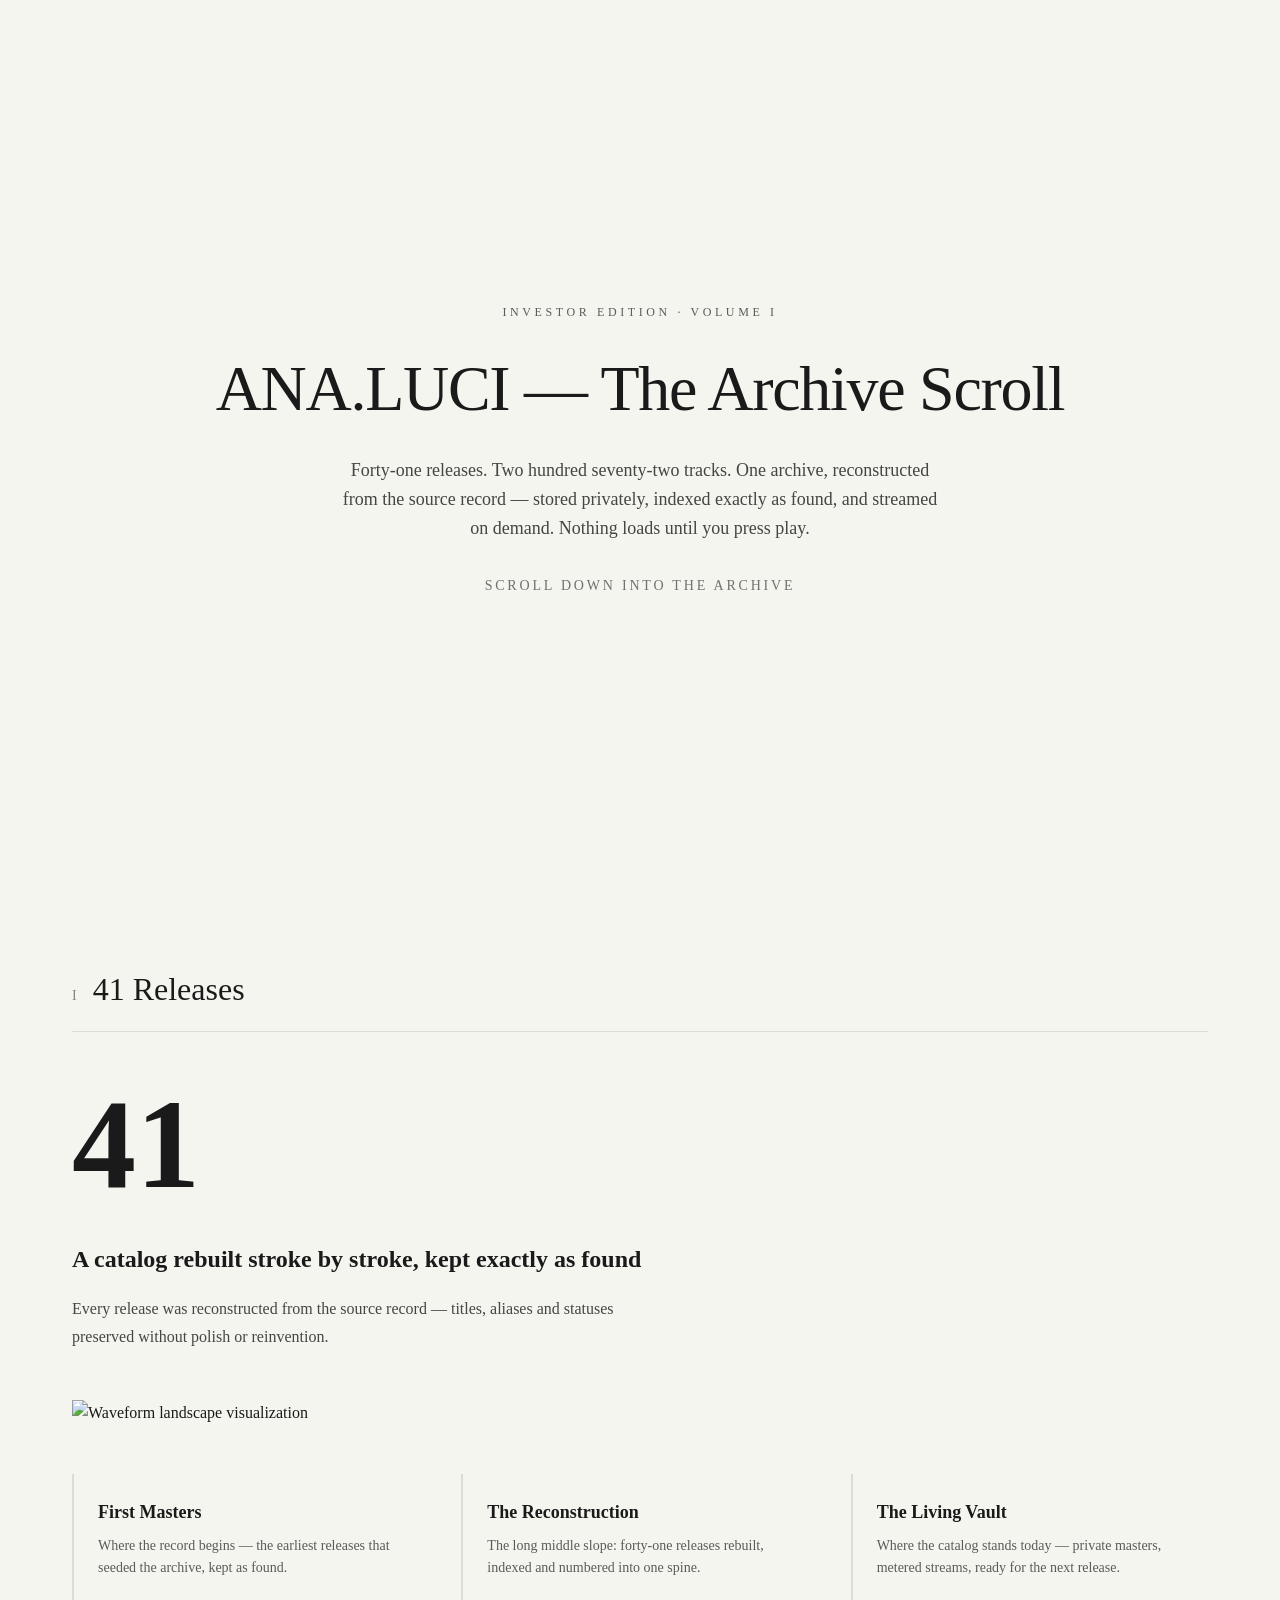
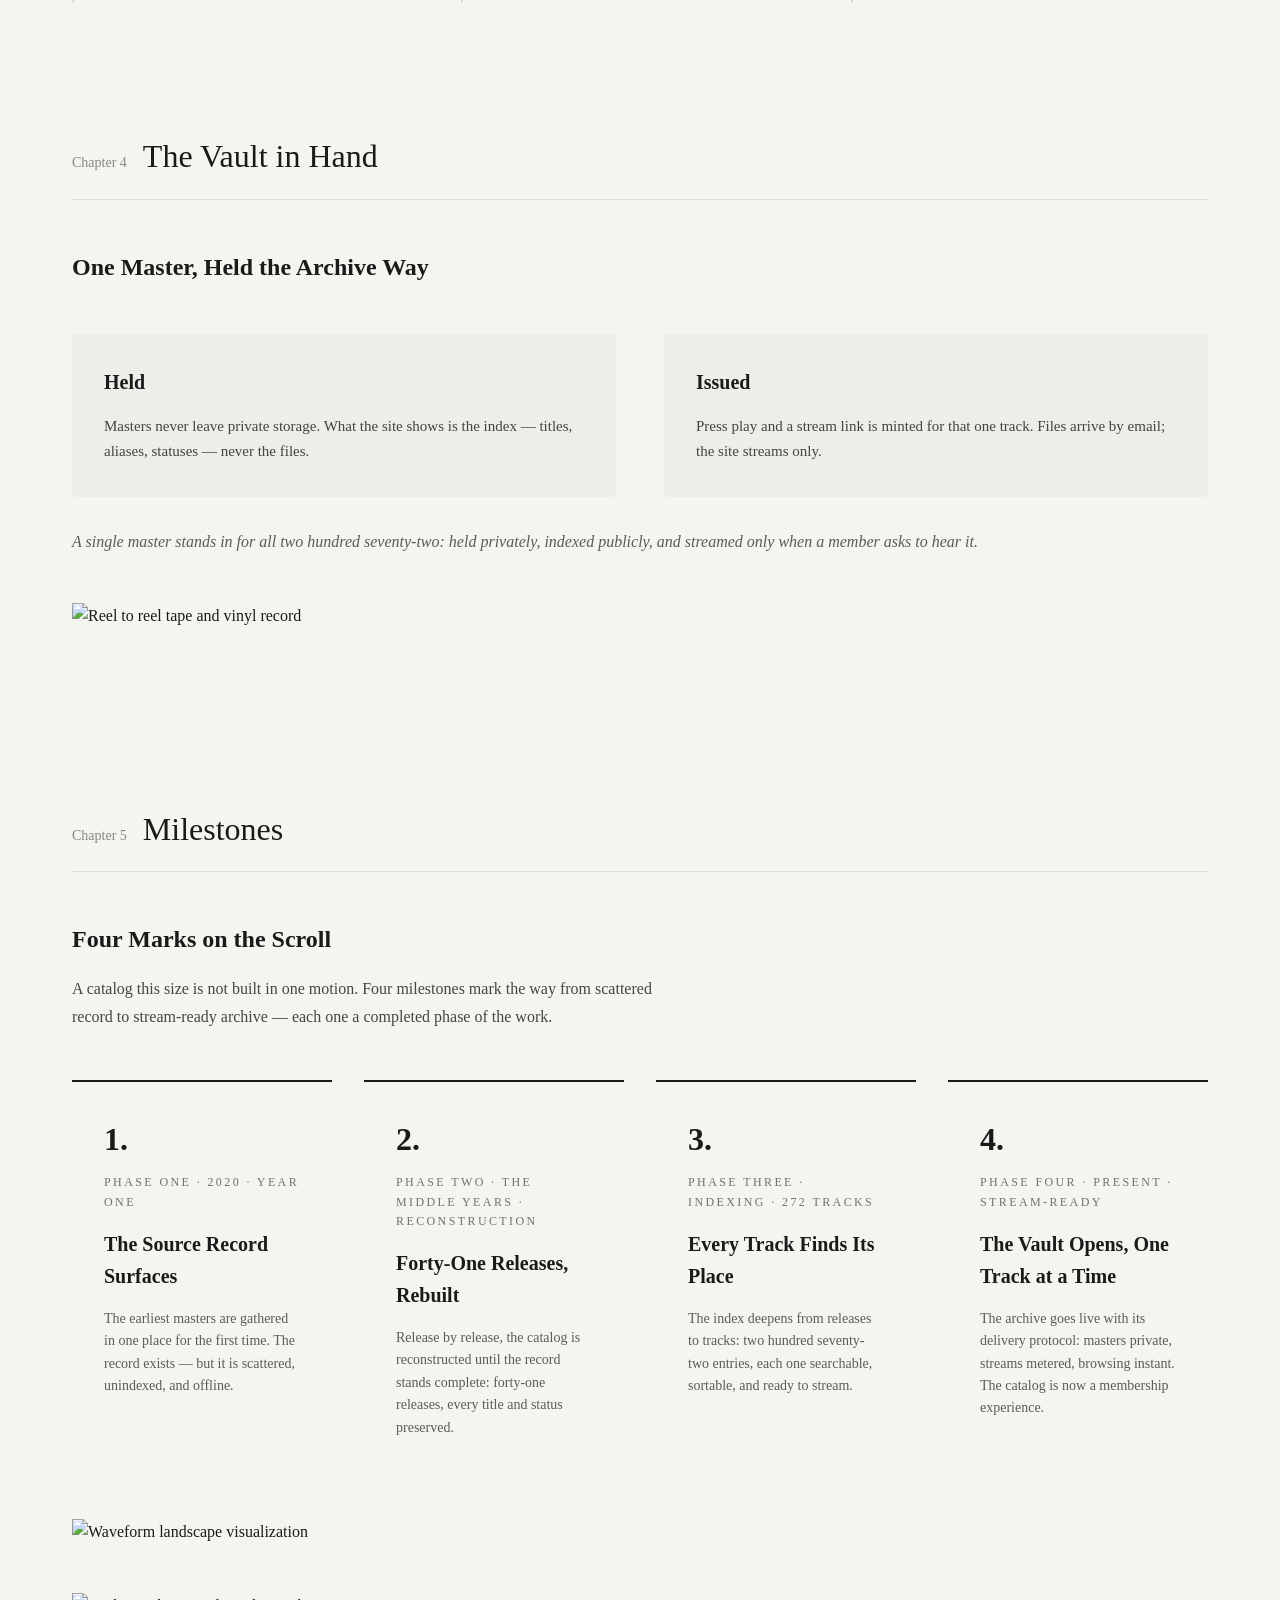
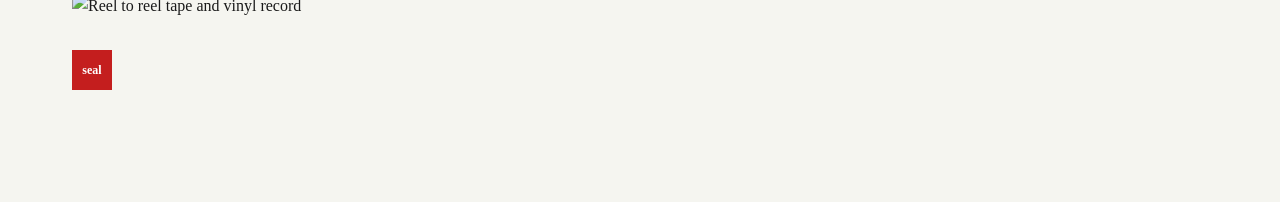
==== index.html @ fa63f95a "Add The Svens / ANA.LUCI Archive Scroll site (Vol. I, built 2026-11-12, v316c91d)" ====
<!DOCTYPE html>
<html lang="en">
<head>
    <meta charset="UTF-8">
    <meta name="viewport" content="width=device-width, initial-scale=1.0">
    <title>ANA.LUCI — The Archive Scroll</title>
    <style>
        :root {
            --paper: #f5f5f0;
            --ink: #1a1a1a;
            --seal: #c41e1e;
        }

        * {
            margin: 0;
            padding: 0;
            box-sizing: border-box;
        }

        body {
            font-family: Georgia, 'Times New Roman', serif;
            background: var(--paper);
            color: var(--ink);
            line-height: 1.6;
        }

        .hero {
            min-height: 100vh;
            display: flex;
            flex-direction: column;
            justify-content: center;
            align-items: center;
            text-align: center;
            padding: 2rem;
            position: relative;
        }

        .kicker {
            font-size: 0.75rem;
            letter-spacing: 0.3em;
            text-transform: uppercase;
            margin-bottom: 1rem;
            opacity: 0.7;
        }

        h1 {
            font-size: clamp(2rem, 5vw, 4rem);
            font-weight: normal;
            margin-bottom: 1rem;
            letter-spacing: -0.02em;
        }

        .subtitle {
            font-size: 1.125rem;
            max-width: 600px;
            margin-bottom: 2rem;
            opacity: 0.8;
        }

        .cta {
            font-size: 0.875rem;
            letter-spacing: 0.2em;
            text-transform: uppercase;
            opacity: 0.6;
        }

        .chapter {
            padding: 4rem 2rem;
            max-width: 1200px;
            margin: 0 auto;
        }

        .chapter-header {
            display: flex;
            align-items: baseline;
            gap: 1rem;
            margin-bottom: 3rem;
            padding-bottom: 1rem;
            border-bottom: 1px solid rgba(0,0,0,0.1);
        }

        .chapter-number {
            font-size: 0.875rem;
            opacity: 0.5;
        }

        .chapter-title {
            font-size: 2rem;
            font-weight: normal;
        }

        .big-number {
            font-size: clamp(4rem, 10vw, 8rem);
            font-weight: bold;
            line-height: 1;
            margin-bottom: 2rem;
        }

        .section-title {
            font-size: 1.5rem;
            margin-bottom: 1rem;
        }

        .section-text {
            font-size: 1rem;
            line-height: 1.8;
            opacity: 0.8;
            max-width: 600px;
        }

        .waveform-container {
            margin: 3rem 0;
            overflow: hidden;
        }

        .waveform-container img {
            width: 100%;
            height: auto;
            display: block;
        }

        .three-col {
            display: grid;
            grid-template-columns: repeat(auto-fit, minmax(300px, 1fr));
            gap: 2rem;
            margin-top: 3rem;
        }

        .col {
            padding: 1.5rem;
            border-left: 2px solid rgba(0,0,0,0.1);
        }

        .col h3 {
            font-size: 1.125rem;
            margin-bottom: 0.5rem;
        }

        .col p {
            font-size: 0.875rem;
            opacity: 0.7;
        }

        .two-col {
            display: grid;
            grid-template-columns: repeat(auto-fit, minmax(400px, 1fr));
            gap: 3rem;
            margin-top: 3rem;
        }

        .info-box {
            padding: 2rem;
            background: rgba(0,0,0,0.03);
            border-radius: 4px;
        }

        .info-box h3 {
            font-size: 1.25rem;
            margin-bottom: 1rem;
        }

        .info-box p {
            font-size: 0.9375rem;
            line-height: 1.7;
            opacity: 0.8;
        }

        .milestones {
            display: grid;
            grid-template-columns: repeat(auto-fit, minmax(250px, 1fr));
            gap: 2rem;
            margin-top: 3rem;
        }

        .milestone {
            padding: 2rem;
            border-top: 2px solid var(--ink);
        }

        .milestone-number {
            font-size: 2rem;
            font-weight: bold;
            margin-bottom: 0.5rem;
        }

        .milestone-phase {
            font-size: 0.75rem;
            letter-spacing: 0.2em;
            text-transform: uppercase;
            opacity: 0.6;
            margin-bottom: 1rem;
        }

        .milestone-title {
            font-size: 1.25rem;
            margin-bottom: 1rem;
        }

        .milestone-text {
            font-size: 0.875rem;
            opacity: 0.7;
            line-height: 1.6;
        }

        .image-container {
            margin: 3rem 0;
        }

        .image-container img {
            width: 100%;
            height: auto;
            display: block;
        }

        .seal {
            display: inline-block;
            width: 40px;
            height: 40px;
            background: var(--seal);
            color: white;
            display: flex;
            align-items: center;
            justify-content: center;
            font-size: 0.75rem;
            font-weight: bold;
            margin-top: 2rem;
        }

        @media (max-width: 768px) {
            .two-col {
                grid-template-columns: 1fr;
            }

            .three-col {
                grid-template-columns: 1fr;
            }
        }
    </style>
</head>
<body>

<!-- Hero Section -->
<section class="hero">
    <div class="kicker">INVESTOR EDITION · VOLUME I</div>
    <h1>ANA.LUCI — The Archive Scroll</h1>
    <p class="subtitle">Forty-one releases. Two hundred seventy-two tracks. One archive, reconstructed from the source record — stored privately, indexed exactly as found, and streamed on demand. Nothing loads until you press play.</p>
    <div class="cta">Scroll down into the archive</div>
</section>

<!-- Chapter 1 -->
<section class="chapter">
    <div class="chapter-header">
        <span class="chapter-number">I</span>
        <h2 class="chapter-title">41 Releases</h2>
    </div>

    <div class="big-number">41</div>

    <h3 class="section-title">A catalog rebuilt stroke by stroke, kept exactly as found</h3>
    <p class="section-text">Every release was reconstructed from the source record — titles, aliases and statuses preserved without polish or reinvention.</p>

    <div class="waveform-container">
        <img src="waveform-landscape.jpg" alt="Waveform landscape visualization">
    </div>

    <div class="three-col">
        <div class="col">
            <h3>First Masters</h3>
            <p>Where the record begins — the earliest releases that seeded the archive, kept as found.</p>
        </div>
        <div class="col">
            <h3>The Reconstruction</h3>
            <p>The long middle slope: forty-one releases rebuilt, indexed and numbered into one spine.</p>
        </div>
        <div class="col">
            <h3>The Living Vault</h3>
            <p>Where the catalog stands today — private masters, metered streams, ready for the next release.</p>
        </div>
    </div>
</section>

<!-- Chapter 4 -->
<section class="chapter">
    <div class="chapter-header">
        <span class="chapter-number">Chapter 4</span>
        <h2 class="chapter-title">The Vault in Hand</h2>
    </div>

    <h3 class="section-title">One Master, Held the Archive Way</h3>

    <div class="two-col">
        <div class="info-box">
            <h3>Held</h3>
            <p>Masters never leave private storage. What the site shows is the index — titles, aliases, statuses — never the files.</p>
        </div>
        <div class="info-box">
            <h3>Issued</h3>
            <p>Press play and a stream link is minted for that one track. Files arrive by email; the site streams only.</p>
        </div>
    </div>

    <p style="margin-top: 2rem; font-style: italic; opacity: 0.7;">A single master stands in for all two hundred seventy-two: held privately, indexed publicly, and streamed only when a member asks to hear it.</p>

    <div class="image-container">
        <img src="reel-to-reel.jpg" alt="Reel to reel tape and vinyl record">
    </div>
</section>

<!-- Chapter 5 -->
<section class="chapter">
    <div class="chapter-header">
        <span class="chapter-number">Chapter 5</span>
        <h2 class="chapter-title">Milestones</h2>
    </div>

    <h3 class="section-title">Four Marks on the Scroll</h3>
    <p class="section-text">A catalog this size is not built in one motion. Four milestones mark the way from scattered record to stream-ready archive — each one a completed phase of the work.</p>

    <div class="milestones">
        <div class="milestone">
            <div class="milestone-number">1.</div>
            <div class="milestone-phase">Phase One · 2020 · Year One</div>
            <h4 class="milestone-title">The Source Record Surfaces</h4>
            <p class="milestone-text">The earliest masters are gathered in one place for the first time. The record exists — but it is scattered, unindexed, and offline.</p>
        </div>

        <div class="milestone">
            <div class="milestone-number">2.</div>
            <div class="milestone-phase">Phase Two · The Middle Years · Reconstruction</div>
            <h4 class="milestone-title">Forty-One Releases, Rebuilt</h4>
            <p class="milestone-text">Release by release, the catalog is reconstructed until the record stands complete: forty-one releases, every title and status preserved.</p>
        </div>

        <div class="milestone">
            <div class="milestone-number">3.</div>
            <div class="milestone-phase">Phase Three · Indexing · 272 Tracks</div>
            <h4 class="milestone-title">Every Track Finds Its Place</h4>
            <p class="milestone-text">The index deepens from releases to tracks: two hundred seventy-two entries, each one searchable, sortable, and ready to stream.</p>
        </div>

        <div class="milestone">
            <div class="milestone-number">4.</div>
            <div class="milestone-phase">Phase Four · Present · Stream-Ready</div>
            <h4 class="milestone-title">The Vault Opens, One Track at a Time</h4>
            <p class="milestone-text">The archive goes live with its delivery protocol: masters private, streams metered, browsing instant. The catalog is now a membership experience.</p>
        </div>
    </div>

    <div class="image-container">
        <img src="waveform-landscape-2.jpg" alt="Waveform landscape visualization">
    </div>

    <div class="image-container">
        <img src="reel-to-reel-2.jpg" alt="Reel to reel tape and vinyl record">
        <div class="seal"> seal</div>
    </div>
</section>

</body>
</html>
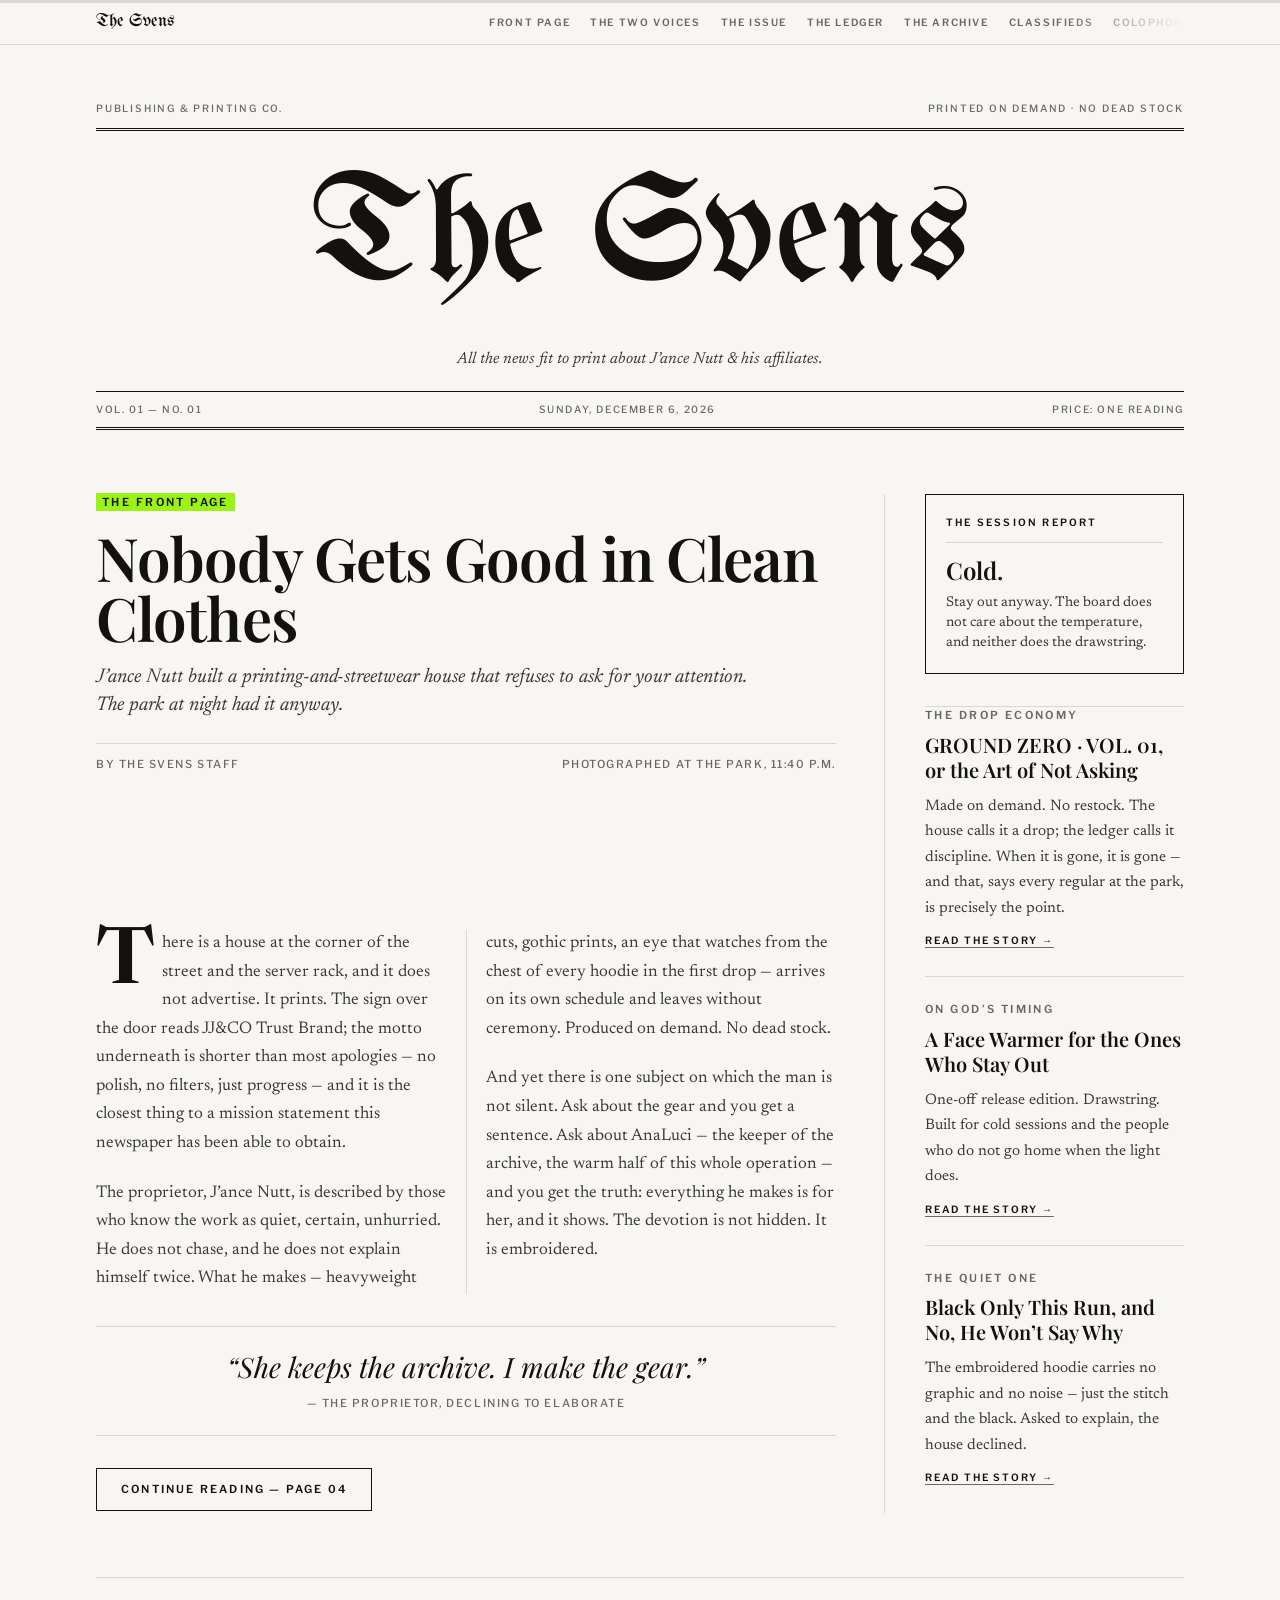
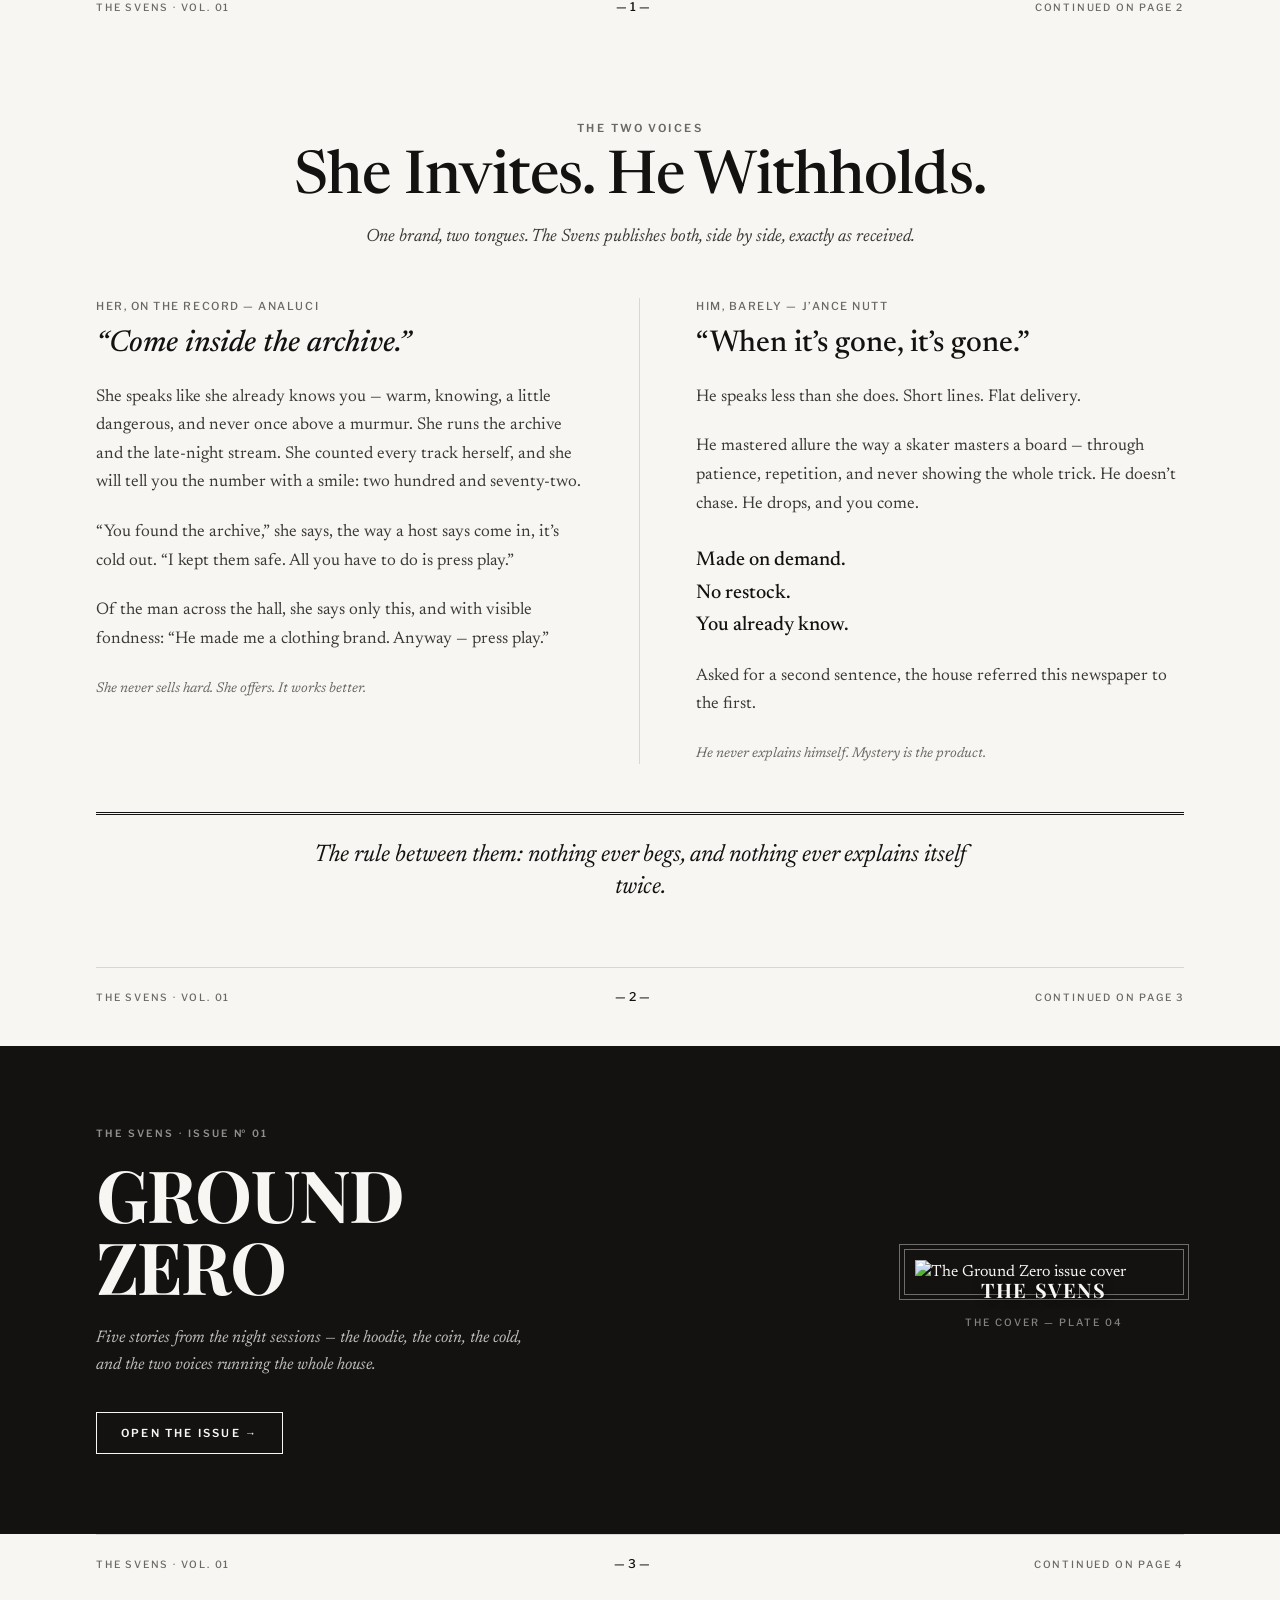
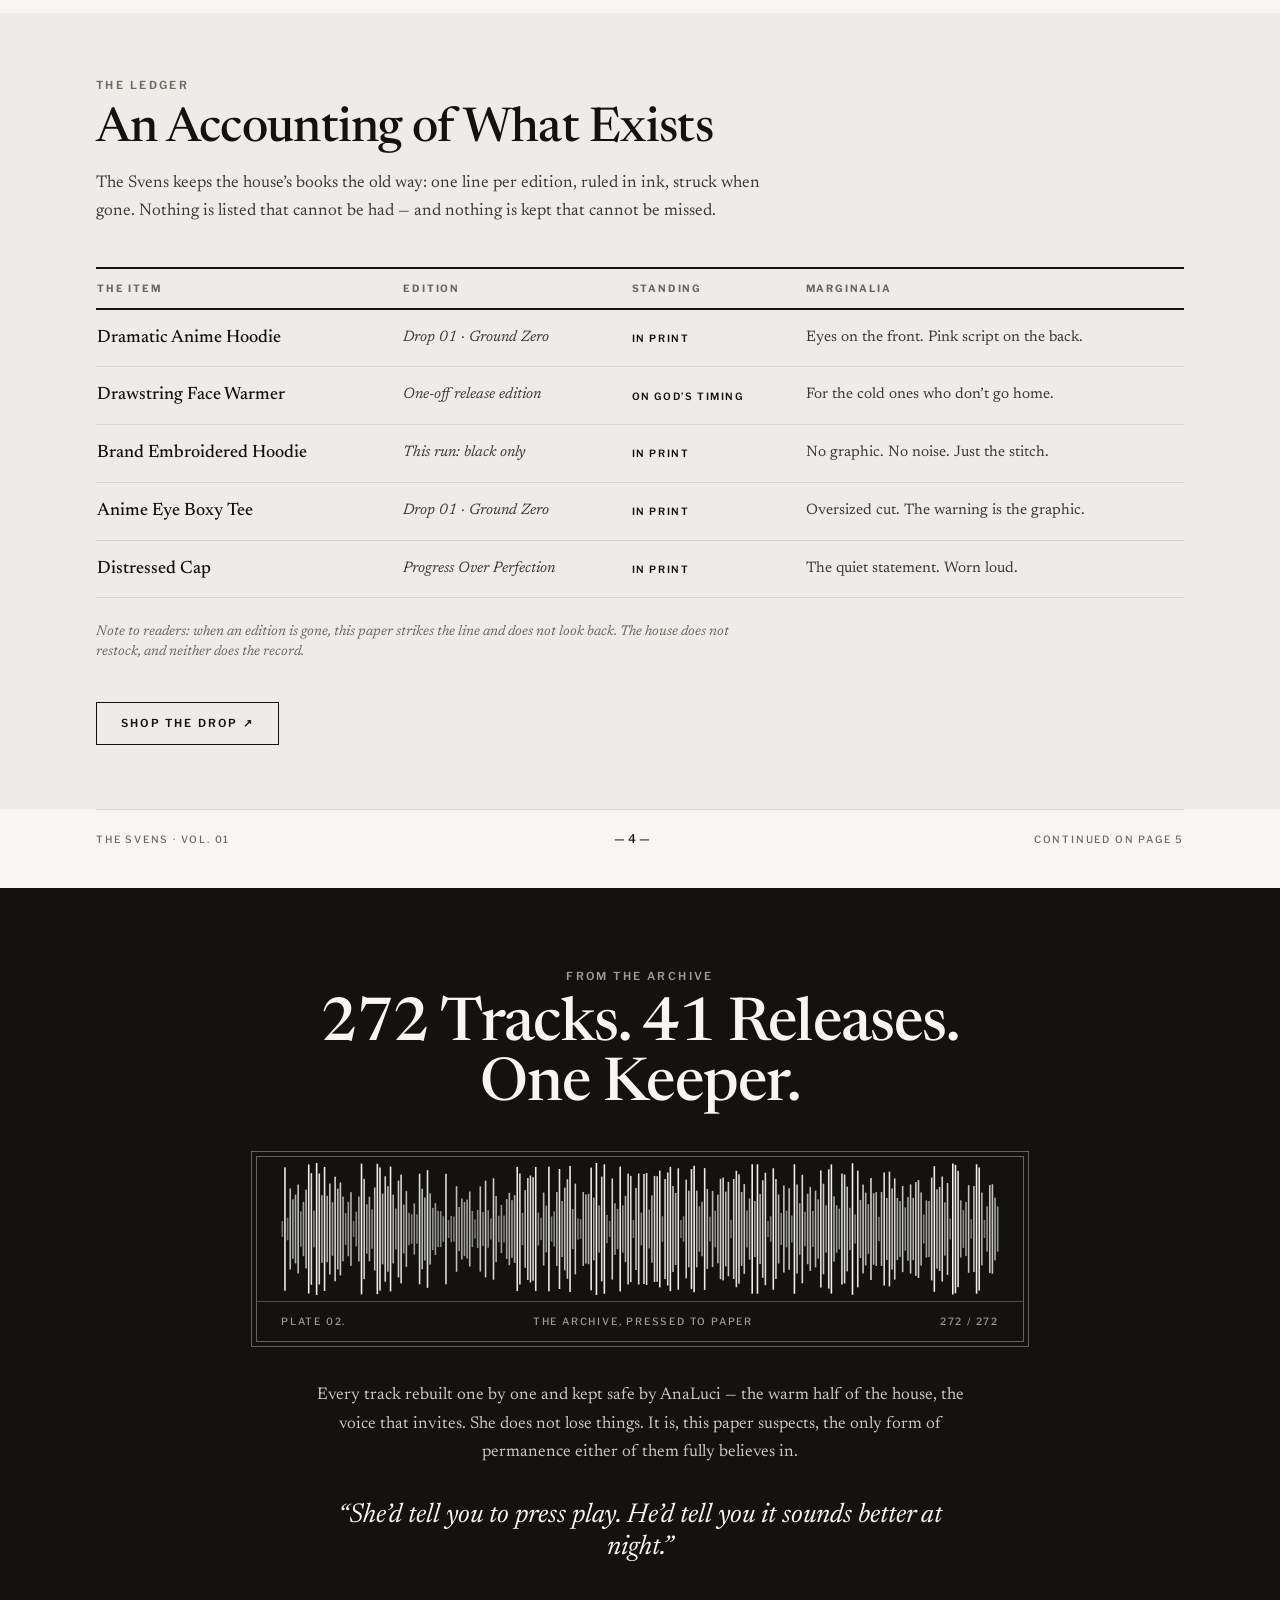
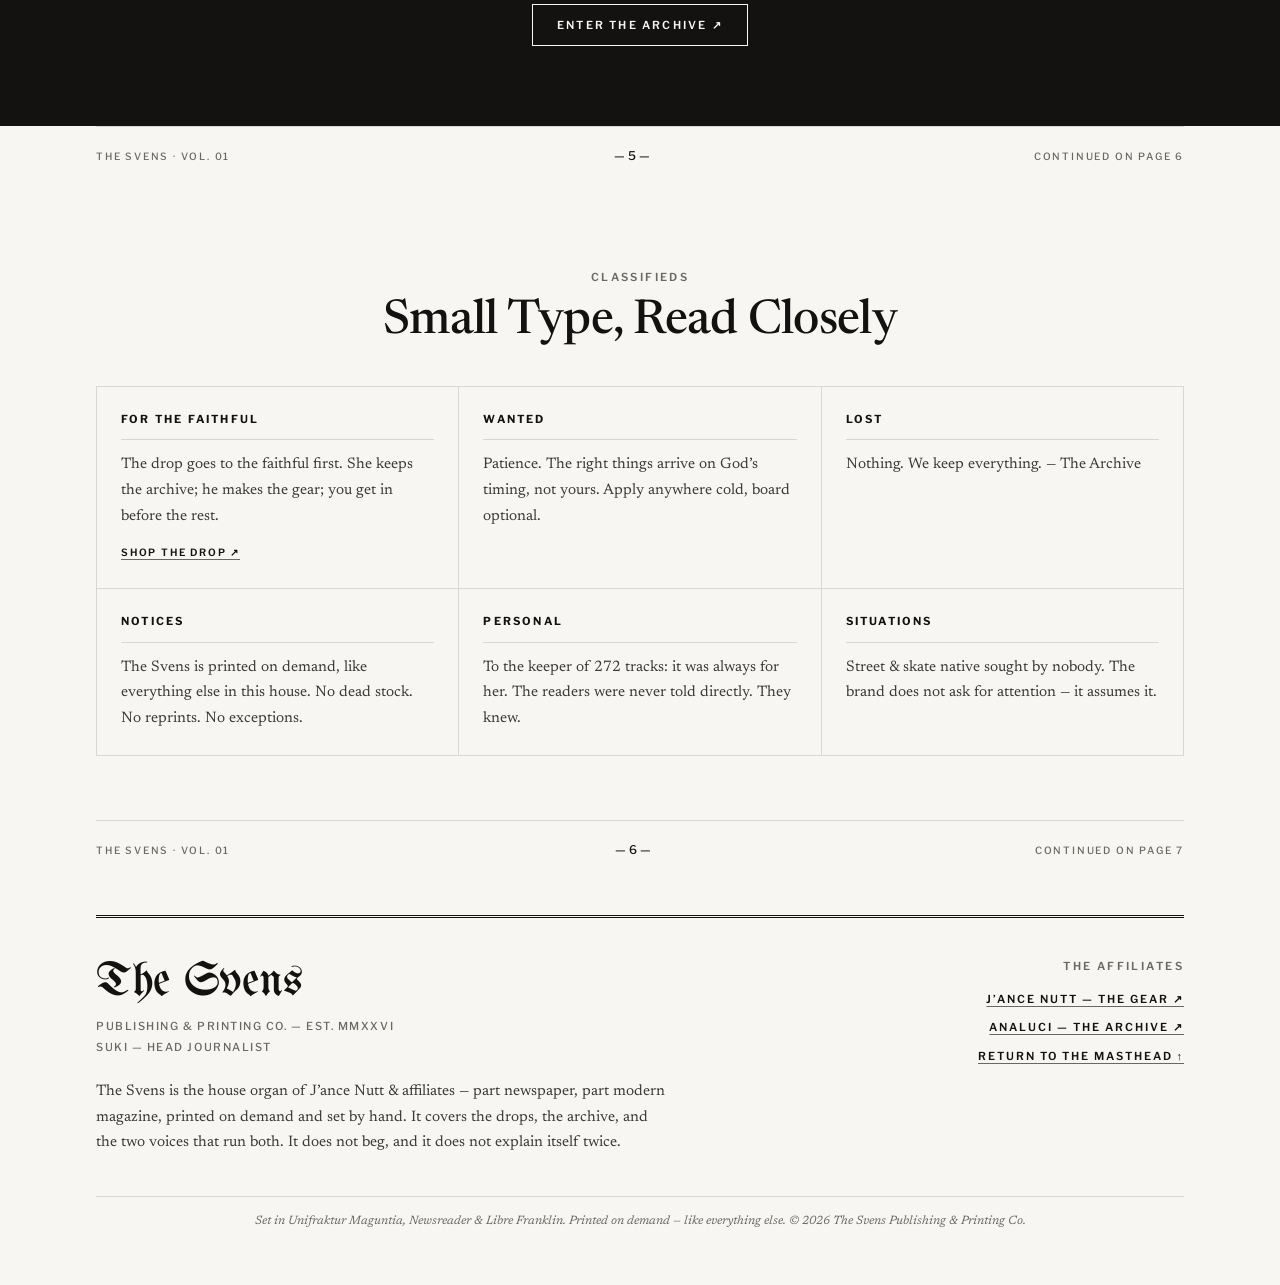
==== commit 06f3e3b5: "The Svens magazine copy — membership cut, stories 01-05, caret navigation (Archive Scroll preserved " ====
--- a/index.html
+++ b/index.html
@@ -1,360 +1,18 @@
-<!DOCTYPE html>
-<html lang="en">
-<head>
-    <meta charset="UTF-8">
-    <meta name="viewport" content="width=device-width, initial-scale=1.0">
-    <title>ANA.LUCI — The Archive Scroll</title>
-    <style>
-        :root {
-            --paper: #f5f5f0;
-            --ink: #1a1a1a;
-            --seal: #c41e1e;
-        }
+<!DOCTYPE html><html lang="en"><head>
+    <meta charset="UTF-8"/>
+    <meta name="viewport" content="width=device-width, initial-scale=1.0"/>
+    <meta name="description" content="The Svens is the modern magazine of the artist J&#39;ance Nutt &amp; his affiliates — filed by head journalist Suki. Drops, essays, and the AnaLuci archive (analuci.app). No polish. No filters. Just progress."/>
+    <title>The Svens: Modern Magazine</title>
+    <link rel="icon" type="image/svg+xml" href="./favicon.svg"/>
+    <link rel="preconnect" href="https://fonts.googleapis.com"/>
+    <link rel="preconnect" href="https://fonts.gstatic.com" crossorigin=""/>
+    <link href="https://fonts.googleapis.com/css2?family=UnifrakturMaguntia&amp;family=Playfair+Display:ital,wght@0,400..900;1,400..900&amp;family=Newsreader:ital,opsz,wght@0,6..72,300..800;1,6..72,300..800&amp;family=Libre+Franklin:ital,wght@0,300..800;1,300..800&amp;display=swap" rel="stylesheet"/>
+    <script type="module" crossorigin="" src="./assets/index--Tfc5ELQ.js"></script>
+    <script src="./assets/svens-nav.js" defer=""></script>
+    <link rel="stylesheet" crossorigin="" href="./assets/index-Di1vQNld.css"/>
+  </head>
+  <body>
+    <div id="root"></div>
+  
 
-        * {
-            margin: 0;
-            padding: 0;
-            box-sizing: border-box;
-        }
-
-        body {
-            font-family: Georgia, 'Times New Roman', serif;
-            background: var(--paper);
-            color: var(--ink);
-            line-height: 1.6;
-        }
-
-        .hero {
-            min-height: 100vh;
-            display: flex;
-            flex-direction: column;
-            justify-content: center;
-            align-items: center;
-            text-align: center;
-            padding: 2rem;
-            position: relative;
-        }
-
-        .kicker {
-            font-size: 0.75rem;
-            letter-spacing: 0.3em;
-            text-transform: uppercase;
-            margin-bottom: 1rem;
-            opacity: 0.7;
-        }
-
-        h1 {
-            font-size: clamp(2rem, 5vw, 4rem);
-            font-weight: normal;
-            margin-bottom: 1rem;
-            letter-spacing: -0.02em;
-        }
-
-        .subtitle {
-            font-size: 1.125rem;
-            max-width: 600px;
-            margin-bottom: 2rem;
-            opacity: 0.8;
-        }
-
-        .cta {
-            font-size: 0.875rem;
-            letter-spacing: 0.2em;
-            text-transform: uppercase;
-            opacity: 0.6;
-        }
-
-        .chapter {
-            padding: 4rem 2rem;
-            max-width: 1200px;
-            margin: 0 auto;
-        }
-
-        .chapter-header {
-            display: flex;
-            align-items: baseline;
-            gap: 1rem;
-            margin-bottom: 3rem;
-            padding-bottom: 1rem;
-            border-bottom: 1px solid rgba(0,0,0,0.1);
-        }
-
-        .chapter-number {
-            font-size: 0.875rem;
-            opacity: 0.5;
-        }
-
-        .chapter-title {
-            font-size: 2rem;
-            font-weight: normal;
-        }
-
-        .big-number {
-            font-size: clamp(4rem, 10vw, 8rem);
-            font-weight: bold;
-            line-height: 1;
-            margin-bottom: 2rem;
-        }
-
-        .section-title {
-            font-size: 1.5rem;
-            margin-bottom: 1rem;
-        }
-
-        .section-text {
-            font-size: 1rem;
-            line-height: 1.8;
-            opacity: 0.8;
-            max-width: 600px;
-        }
-
-        .waveform-container {
-            margin: 3rem 0;
-            overflow: hidden;
-        }
-
-        .waveform-container img {
-            width: 100%;
-            height: auto;
-            display: block;
-        }
-
-        .three-col {
-            display: grid;
-            grid-template-columns: repeat(auto-fit, minmax(300px, 1fr));
-            gap: 2rem;
-            margin-top: 3rem;
-        }
-
-        .col {
-            padding: 1.5rem;
-            border-left: 2px solid rgba(0,0,0,0.1);
-        }
-
-        .col h3 {
-            font-size: 1.125rem;
-            margin-bottom: 0.5rem;
-        }
-
-        .col p {
-            font-size: 0.875rem;
-            opacity: 0.7;
-        }
-
-        .two-col {
-            display: grid;
-            grid-template-columns: repeat(auto-fit, minmax(400px, 1fr));
-            gap: 3rem;
-            margin-top: 3rem;
-        }
-
-        .info-box {
-            padding: 2rem;
-            background: rgba(0,0,0,0.03);
-            border-radius: 4px;
-        }
-
-        .info-box h3 {
-            font-size: 1.25rem;
-            margin-bottom: 1rem;
-        }
-
-        .info-box p {
-            font-size: 0.9375rem;
-            line-height: 1.7;
-            opacity: 0.8;
-        }
-
-        .milestones {
-            display: grid;
-            grid-template-columns: repeat(auto-fit, minmax(250px, 1fr));
-            gap: 2rem;
-            margin-top: 3rem;
-        }
-
-        .milestone {
-            padding: 2rem;
-            border-top: 2px solid var(--ink);
-        }
-
-        .milestone-number {
-            font-size: 2rem;
-            font-weight: bold;
-            margin-bottom: 0.5rem;
-        }
-
-        .milestone-phase {
-            font-size: 0.75rem;
-            letter-spacing: 0.2em;
-            text-transform: uppercase;
-            opacity: 0.6;
-            margin-bottom: 1rem;
-        }
-
-        .milestone-title {
-            font-size: 1.25rem;
-            margin-bottom: 1rem;
-        }
-
-        .milestone-text {
-            font-size: 0.875rem;
-            opacity: 0.7;
-            line-height: 1.6;
-        }
-
-        .image-container {
-            margin: 3rem 0;
-        }
-
-        .image-container img {
-            width: 100%;
-            height: auto;
-            display: block;
-        }
-
-        .seal {
-            display: inline-block;
-            width: 40px;
-            height: 40px;
-            background: var(--seal);
-            color: white;
-            display: flex;
-            align-items: center;
-            justify-content: center;
-            font-size: 0.75rem;
-            font-weight: bold;
-            margin-top: 2rem;
-        }
-
-        @media (max-width: 768px) {
-            .two-col {
-                grid-template-columns: 1fr;
-            }
-
-            .three-col {
-                grid-template-columns: 1fr;
-            }
-        }
-    </style>
-</head>
-<body>
-
-<!-- Hero Section -->
-<section class="hero">
-    <div class="kicker">INVESTOR EDITION · VOLUME I</div>
-    <h1>ANA.LUCI — The Archive Scroll</h1>
-    <p class="subtitle">Forty-one releases. Two hundred seventy-two tracks. One archive, reconstructed from the source record — stored privately, indexed exactly as found, and streamed on demand. Nothing loads until you press play.</p>
-    <div class="cta">Scroll down into the archive</div>
-</section>
-
-<!-- Chapter 1 -->
-<section class="chapter">
-    <div class="chapter-header">
-        <span class="chapter-number">I</span>
-        <h2 class="chapter-title">41 Releases</h2>
-    </div>
-
-    <div class="big-number">41</div>
-
-    <h3 class="section-title">A catalog rebuilt stroke by stroke, kept exactly as found</h3>
-    <p class="section-text">Every release was reconstructed from the source record — titles, aliases and statuses preserved without polish or reinvention.</p>
-
-    <div class="waveform-container">
-        <img src="waveform-landscape.jpg" alt="Waveform landscape visualization">
-    </div>
-
-    <div class="three-col">
-        <div class="col">
-            <h3>First Masters</h3>
-            <p>Where the record begins — the earliest releases that seeded the archive, kept as found.</p>
-        </div>
-        <div class="col">
-            <h3>The Reconstruction</h3>
-            <p>The long middle slope: forty-one releases rebuilt, indexed and numbered into one spine.</p>
-        </div>
-        <div class="col">
-            <h3>The Living Vault</h3>
-            <p>Where the catalog stands today — private masters, metered streams, ready for the next release.</p>
-        </div>
-    </div>
-</section>
-
-<!-- Chapter 4 -->
-<section class="chapter">
-    <div class="chapter-header">
-        <span class="chapter-number">Chapter 4</span>
-        <h2 class="chapter-title">The Vault in Hand</h2>
-    </div>
-
-    <h3 class="section-title">One Master, Held the Archive Way</h3>
-
-    <div class="two-col">
-        <div class="info-box">
-            <h3>Held</h3>
-            <p>Masters never leave private storage. What the site shows is the index — titles, aliases, statuses — never the files.</p>
-        </div>
-        <div class="info-box">
-            <h3>Issued</h3>
-            <p>Press play and a stream link is minted for that one track. Files arrive by email; the site streams only.</p>
-        </div>
-    </div>
-
-    <p style="margin-top: 2rem; font-style: italic; opacity: 0.7;">A single master stands in for all two hundred seventy-two: held privately, indexed publicly, and streamed only when a member asks to hear it.</p>
-
-    <div class="image-container">
-        <img src="reel-to-reel.jpg" alt="Reel to reel tape and vinyl record">
-    </div>
-</section>
-
-<!-- Chapter 5 -->
-<section class="chapter">
-    <div class="chapter-header">
-        <span class="chapter-number">Chapter 5</span>
-        <h2 class="chapter-title">Milestones</h2>
-    </div>
-
-    <h3 class="section-title">Four Marks on the Scroll</h3>
-    <p class="section-text">A catalog this size is not built in one motion. Four milestones mark the way from scattered record to stream-ready archive — each one a completed phase of the work.</p>
-
-    <div class="milestones">
-        <div class="milestone">
-            <div class="milestone-number">1.</div>
-            <div class="milestone-phase">Phase One · 2020 · Year One</div>
-            <h4 class="milestone-title">The Source Record Surfaces</h4>
-            <p class="milestone-text">The earliest masters are gathered in one place for the first time. The record exists — but it is scattered, unindexed, and offline.</p>
-        </div>
-
-        <div class="milestone">
-            <div class="milestone-number">2.</div>
-            <div class="milestone-phase">Phase Two · The Middle Years · Reconstruction</div>
-            <h4 class="milestone-title">Forty-One Releases, Rebuilt</h4>
-            <p class="milestone-text">Release by release, the catalog is reconstructed until the record stands complete: forty-one releases, every title and status preserved.</p>
-        </div>
-
-        <div class="milestone">
-            <div class="milestone-number">3.</div>
-            <div class="milestone-phase">Phase Three · Indexing · 272 Tracks</div>
-            <h4 class="milestone-title">Every Track Finds Its Place</h4>
-            <p class="milestone-text">The index deepens from releases to tracks: two hundred seventy-two entries, each one searchable, sortable, and ready to stream.</p>
-        </div>
-
-        <div class="milestone">
-            <div class="milestone-number">4.</div>
-            <div class="milestone-phase">Phase Four · Present · Stream-Ready</div>
-            <h4 class="milestone-title">The Vault Opens, One Track at a Time</h4>
-            <p class="milestone-text">The archive goes live with its delivery protocol: masters private, streams metered, browsing instant. The catalog is now a membership experience.</p>
-        </div>
-    </div>
-
-    <div class="image-container">
-        <img src="waveform-landscape-2.jpg" alt="Waveform landscape visualization">
-    </div>
-
-    <div class="image-container">
-        <img src="reel-to-reel-2.jpg" alt="Reel to reel tape and vinyl record">
-        <div class="seal"> seal</div>
-    </div>
-</section>
-
-</body>
-</html>+</body></html>
--- a/assets/index-Di1vQNld.css
+++ b/assets/index-Di1vQNld.css
@@ -0,0 +1 @@
+*,:before,:after{--tw-border-spacing-x: 0;--tw-border-spacing-y: 0;--tw-translate-x: 0;--tw-translate-y: 0;--tw-rotate: 0;--tw-skew-x: 0;--tw-skew-y: 0;--tw-scale-x: 1;--tw-scale-y: 1;--tw-pan-x: ;--tw-pan-y: ;--tw-pinch-zoom: ;--tw-scroll-snap-strictness: proximity;--tw-gradient-from-position: ;--tw-gradient-via-position: ;--tw-gradient-to-position: ;--tw-ordinal: ;--tw-slashed-zero: ;--tw-numeric-figure: ;--tw-numeric-spacing: ;--tw-numeric-fraction: ;--tw-ring-inset: ;--tw-ring-offset-width: 0px;--tw-ring-offset-color: #fff;--tw-ring-color: rgb(59 130 246 / .5);--tw-ring-offset-shadow: 0 0 #0000;--tw-ring-shadow: 0 0 #0000;--tw-shadow: 0 0 #0000;--tw-shadow-colored: 0 0 #0000;--tw-blur: ;--tw-brightness: ;--tw-contrast: ;--tw-grayscale: ;--tw-hue-rotate: ;--tw-invert: ;--tw-saturate: ;--tw-sepia: ;--tw-drop-shadow: ;--tw-backdrop-blur: ;--tw-backdrop-brightness: ;--tw-backdrop-contrast: ;--tw-backdrop-grayscale: ;--tw-backdrop-hue-rotate: ;--tw-backdrop-invert: ;--tw-backdrop-opacity: ;--tw-backdrop-saturate: ;--tw-backdrop-sepia: ;--tw-contain-size: ;--tw-contain-layout: ;--tw-contain-paint: ;--tw-contain-style: }::backdrop{--tw-border-spacing-x: 0;--tw-border-spacing-y: 0;--tw-translate-x: 0;--tw-translate-y: 0;--tw-rotate: 0;--tw-skew-x: 0;--tw-skew-y: 0;--tw-scale-x: 1;--tw-scale-y: 1;--tw-pan-x: ;--tw-pan-y: ;--tw-pinch-zoom: ;--tw-scroll-snap-strictness: proximity;--tw-gradient-from-position: ;--tw-gradient-via-position: ;--tw-gradient-to-position: ;--tw-ordinal: ;--tw-slashed-zero: ;--tw-numeric-figure: ;--tw-numeric-spacing: ;--tw-numeric-fraction: ;--tw-ring-inset: ;--tw-ring-offset-width: 0px;--tw-ring-offset-color: #fff;--tw-ring-color: rgb(59 130 246 / .5);--tw-ring-offset-shadow: 0 0 #0000;--tw-ring-shadow: 0 0 #0000;--tw-shadow: 0 0 #0000;--tw-shadow-colored: 0 0 #0000;--tw-blur: ;--tw-brightness: ;--tw-contrast: ;--tw-grayscale: ;--tw-hue-rotate: ;--tw-invert: ;--tw-saturate: ;--tw-sepia: ;--tw-drop-shadow: ;--tw-backdrop-blur: ;--tw-backdrop-brightness: ;--tw-backdrop-contrast: ;--tw-backdrop-grayscale: ;--tw-backdrop-hue-rotate: ;--tw-backdrop-invert: ;--tw-backdrop-opacity: ;--tw-backdrop-saturate: ;--tw-backdrop-sepia: ;--tw-contain-size: ;--tw-contain-layout: ;--tw-contain-paint: ;--tw-contain-style: }*,:before,:after{box-sizing:border-box;border-width:0;border-style:solid;border-color:#e5e7eb}:before,:after{--tw-content: ""}html,:host{line-height:1.5;-webkit-text-size-adjust:100%;-moz-tab-size:4;-o-tab-size:4;tab-size:4;font-family:ui-sans-serif,system-ui,sans-serif,"Apple Color Emoji","Segoe UI Emoji",Segoe UI Symbol,"Noto Color Emoji";font-feature-settings:normal;font-variation-settings:normal;-webkit-tap-highlight-color:transparent}body{margin:0;line-height:inherit}hr{height:0;color:inherit;border-top-width:1px}abbr:where([title]){-webkit-text-decoration:underline dotted;text-decoration:underline dotted}h1,h2,h3,h4,h5,h6{font-size:inherit;font-weight:inherit}a{color:inherit;text-decoration:inherit}b,strong{font-weight:bolder}code,kbd,samp,pre{font-family:ui-monospace,SFMono-Regular,Menlo,Monaco,Consolas,Liberation Mono,Courier New,monospace;font-feature-settings:normal;font-variation-settings:normal;font-size:1em}small{font-size:80%}sub,sup{font-size:75%;line-height:0;position:relative;vertical-align:baseline}sub{bottom:-.25em}sup{top:-.5em}table{text-indent:0;border-color:inherit;border-collapse:collapse}button,input,optgroup,select,textarea{font-family:inherit;font-feature-settings:inherit;font-variation-settings:inherit;font-size:100%;font-weight:inherit;line-height:inherit;letter-spacing:inherit;color:inherit;margin:0;padding:0}button,select{text-transform:none}button,input:where([type=button]),input:where([type=reset]),input:where([type=submit]){-webkit-appearance:button;background-color:transparent;background-image:none}:-moz-focusring{outline:auto}:-moz-ui-invalid{box-shadow:none}progress{vertical-align:baseline}::-webkit-inner-spin-button,::-webkit-outer-spin-button{height:auto}[type=search]{-webkit-appearance:textfield;outline-offset:-2px}::-webkit-search-decoration{-webkit-appearance:none}::-webkit-file-upload-button{-webkit-appearance:button;font:inherit}summary{display:list-item}blockquote,dl,dd,h1,h2,h3,h4,h5,h6,hr,figure,p,pre{margin:0}fieldset{margin:0;padding:0}legend{padding:0}ol,ul,menu{list-style:none;margin:0;padding:0}dialog{padding:0}textarea{resize:vertical}input::-moz-placeholder,textarea::-moz-placeholder{opacity:1;color:#9ca3af}input::placeholder,textarea::placeholder{opacity:1;color:#9ca3af}button,[role=button]{cursor:pointer}:disabled{cursor:default}img,svg,video,canvas,audio,iframe,embed,object{display:block;vertical-align:middle}img,video{max-width:100%;height:auto}[hidden]:where(:not([hidden=until-found])){display:none}:root{--ink: 45 6% 7%;--ink-2: 45 4% 22%;--ink-3: 45 3% 40%;--paper: 46 22% 96%;--paper-2: 46 14% 92%;--line: 45 6% 84%;--line-dark: 45 6% 7%;--press: 84 90% 52%;--crimson: 355 62% 44%;--background: var(--paper);--foreground: var(--ink);--card: var(--paper);--card-foreground: var(--ink);--popover: var(--paper);--popover-foreground: var(--ink);--primary: var(--ink);--primary-foreground: var(--paper);--secondary: var(--paper-2);--secondary-foreground: var(--ink);--muted: var(--paper-2);--muted-foreground: var(--ink-3);--accent: var(--paper-2);--accent-foreground: var(--ink);--destructive: 0 72% 45%;--destructive-foreground: var(--paper);--border: var(--line);--input: var(--line);--ring: var(--ink);--radius: .125rem}html{scroll-behavior:smooth}body{background-color:hsl(var(--paper));color:hsl(var(--ink));font-family:Newsreader,Georgia,Times New Roman,serif;font-optical-sizing:auto;font-variant-numeric:oldstyle-nums;-webkit-font-smoothing:antialiased;text-rendering:optimizeLegibility}::-moz-selection{background:hsl(var(--press));color:hsl(var(--ink))}::selection{background:hsl(var(--press));color:hsl(var(--ink))}a{text-underline-offset:3px}:focus-visible{outline:2px solid hsl(var(--ink));outline-offset:3px}.container{width:100%}@media(min-width:640px){.container{max-width:640px}}@media(min-width:768px){.container{max-width:768px}}@media(min-width:1024px){.container{max-width:1024px}}@media(min-width:1280px){.container{max-width:1280px}}@media(min-width:1536px){.container{max-width:1536px}}.font-nameplate{font-family:UnifrakturMaguntia,Newsreader,serif;font-weight:400}.font-label{font-family:Libre Franklin,Helvetica Neue,Arial,sans-serif;font-variant-numeric:normal}.font-display{font-family:Playfair Display,Newsreader,Georgia,serif}.font-text{font-family:Newsreader,Georgia,Times New Roman,serif}.kicker{font-family:Libre Franklin,Helvetica Neue,Arial,sans-serif;font-variant-numeric:normal;font-size:11px;font-weight:600;text-transform:uppercase;letter-spacing:.22em}.byline{font-family:Libre Franklin,Helvetica Neue,Arial,sans-serif;font-variant-numeric:normal;font-size:11px;font-weight:500;text-transform:uppercase;letter-spacing:.14em;color:hsl(var(--ink-3))}.headline-display{font-weight:500;letter-spacing:-.015em;line-height:1.02}.article-body{font-size:1.0625rem;line-height:1.68;color:hsl(var(--ink-2))}.article-body p+p{margin-top:1.25em}.dropcap:first-letter{float:left;font-size:4.6em;line-height:.78;padding-right:.09em;padding-top:.06em;font-weight:600;color:hsl(var(--ink))}.rule-double{border-top:3px double hsl(var(--ink))}.rule-hair{border-top:1px solid hsl(var(--line))}.rule-ink{border-top:1px solid hsl(var(--ink))}.pullquote{font-style:italic;font-weight:400;line-height:1.3;color:hsl(var(--ink))}.plate-frame{border:1px solid hsl(var(--ink));outline:1px solid hsl(var(--ink));outline-offset:4px;background:hsl(var(--paper))}.reveal{opacity:0;transform:translateY(14px);transition:opacity .7s cubic-bezier(.19,1,.22,1),transform .7s cubic-bezier(.19,1,.22,1)}.reveal.is-visible{opacity:1;transform:translateY(0)}.landing{will-change:transform;transform-origin:center center}@media(prefers-reduced-motion:reduce){html{scroll-behavior:auto}.reveal{opacity:1;transform:none;transition:none}.landing{transform:none!important}}.sr-only{position:absolute;width:1px;height:1px;padding:0;margin:-1px;overflow:hidden;clip:rect(0,0,0,0);white-space:nowrap;border-width:0}.pointer-events-none{pointer-events:none}.visible{visibility:visible}.invisible{visibility:hidden}.fixed{position:fixed}.absolute{position:absolute}.relative{position:relative}.sticky{position:sticky}.inset-0{inset:0}.inset-x-0{left:0;right:0}.inset-y-0{top:0;bottom:0}.-bottom-12{bottom:-3rem}.-left-12{left:-3rem}.-right-12{right:-3rem}.-top-12{top:-3rem}.bottom-0{bottom:0}.left-0{left:0}.left-1\/2{left:50%}.left-2{left:.5rem}.left-\[50\%\]{left:50%}.right-0{right:0}.right-1{right:.25rem}.right-2{right:.5rem}.right-3{right:.75rem}.right-4{right:1rem}.top-0{top:0}.top-1\.5{top:.375rem}.top-1\/2{top:50%}.top-3\.5{top:.875rem}.top-4{top:1rem}.top-\[1px\]{top:1px}.top-\[50\%\]{top:50%}.top-\[60\%\]{top:60%}.top-full{top:100%}.isolate{isolation:isolate}.z-10{z-index:10}.z-20{z-index:20}.z-40{z-index:40}.z-50{z-index:50}.z-\[1\]{z-index:1}.order-first{order:-9999}.order-last{order:9999}.col-start-2{grid-column-start:2}.row-span-2{grid-row:span 2 / span 2}.row-start-1{grid-row-start:1}.\!m-0{margin:0!important}.-mx-1{margin-left:-.25rem;margin-right:-.25rem}.-my-2{margin-top:-.5rem;margin-bottom:-.5rem}.mx-2{margin-left:.5rem;margin-right:.5rem}.mx-3\.5{margin-left:.875rem;margin-right:.875rem}.mx-auto{margin-left:auto;margin-right:auto}.my-0{margin-top:0;margin-bottom:0}.my-0\.5{margin-top:.125rem;margin-bottom:.125rem}.my-1{margin-top:.25rem;margin-bottom:.25rem}.my-12{margin-top:3rem;margin-bottom:3rem}.my-3{margin-top:.75rem;margin-bottom:.75rem}.-ml-4{margin-left:-1rem}.-mt-4{margin-top:-1rem}.mb-2{margin-bottom:.5rem}.mb-3{margin-bottom:.75rem}.mb-4{margin-bottom:1rem}.ml-1{margin-left:.25rem}.ml-4{margin-left:1rem}.ml-auto{margin-left:auto}.mt-1{margin-top:.25rem}.mt-1\.5{margin-top:.375rem}.mt-10{margin-top:2.5rem}.mt-12{margin-top:3rem}.mt-16{margin-top:4rem}.mt-2{margin-top:.5rem}.mt-3{margin-top:.75rem}.mt-4{margin-top:1rem}.mt-5{margin-top:1.25rem}.mt-6{margin-top:1.5rem}.mt-8{margin-top:2rem}.mt-auto{margin-top:auto}.line-clamp-1{overflow:hidden;display:-webkit-box;-webkit-box-orient:vertical;-webkit-line-clamp:1}.line-clamp-2{overflow:hidden;display:-webkit-box;-webkit-box-orient:vertical;-webkit-line-clamp:2}.block{display:block}.inline-block{display:inline-block}.flex{display:flex}.inline-flex{display:inline-flex}.table{display:table}.table-caption{display:table-caption}.table-cell{display:table-cell}.table-row{display:table-row}.grid{display:grid}.contents{display:contents}.hidden{display:none}.aspect-square{aspect-ratio:1 / 1}.aspect-video{aspect-ratio:16 / 9}.size-10{width:2.5rem;height:2.5rem}.size-2{width:.5rem;height:.5rem}.size-2\.5{width:.625rem;height:.625rem}.size-3{width:.75rem;height:.75rem}.size-3\.5{width:.875rem;height:.875rem}.size-4{width:1rem;height:1rem}.size-6{width:1.5rem;height:1.5rem}.size-7{width:1.75rem;height:1.75rem}.size-8{width:2rem;height:2rem}.size-9{width:2.25rem;height:2.25rem}.size-auto{width:auto;height:auto}.size-full{width:100%;height:100%}.h-1\.5{height:.375rem}.h-10{height:2.5rem}.h-11{height:2.75rem}.h-12{height:3rem}.h-2{height:.5rem}.h-2\.5{height:.625rem}.h-28{height:7rem}.h-4{height:1rem}.h-5{height:1.25rem}.h-6{height:1.5rem}.h-7{height:1.75rem}.h-8{height:2rem}.h-9{height:2.25rem}.h-\[1\.15rem\]{height:1.15rem}.h-\[3px\]{height:3px}.h-\[calc\(100\%-1px\)\]{height:calc(100% - 1px)}.h-\[var\(--radix-navigation-menu-viewport-height\)\]{height:var(--radix-navigation-menu-viewport-height)}.h-\[var\(--radix-select-trigger-height\)\]{height:var(--radix-select-trigger-height)}.h-auto{height:auto}.h-full{height:100%}.h-px{height:1px}.h-svh{height:100svh}.max-h-\[300px\]{max-height:300px}.max-h-\[540px\]{max-height:540px}.min-h-0{min-height:0px}.min-h-16{min-height:4rem}.min-h-4{min-height:1rem}.min-h-\[100dvh\]{min-height:100dvh}.min-h-svh{min-height:100svh}.w-0{width:0px}.w-1{width:.25rem}.w-16{width:4rem}.w-2{width:.5rem}.w-2\.5{width:.625rem}.w-3{width:.75rem}.w-3\/4{width:75%}.w-4{width:1rem}.w-5{width:1.25rem}.w-64{width:16rem}.w-72{width:18rem}.w-8{width:2rem}.w-9{width:2.25rem}.w-\[100px\]{width:100px}.w-auto{width:auto}.w-fit{width:-moz-fit-content;width:fit-content}.w-full{width:100%}.w-max{width:-moz-max-content;width:max-content}.w-px{width:1px}.min-w-0{min-width:0px}.min-w-10{min-width:2.5rem}.min-w-5{min-width:1.25rem}.min-w-8{min-width:2rem}.min-w-9{min-width:2.25rem}.min-w-\[12rem\]{min-width:12rem}.min-w-\[640px\]{min-width:640px}.min-w-\[8rem\]{min-width:8rem}.min-w-\[var\(--radix-select-trigger-width\)\]{min-width:var(--radix-select-trigger-width)}.max-w-2xl{max-width:42rem}.max-w-3xl{max-width:48rem}.max-w-4xl{max-width:56rem}.max-w-6xl{max-width:72rem}.max-w-\[68ch\]{max-width:68ch}.max-w-\[calc\(100\%-2rem\)\]{max-width:calc(100% - 2rem)}.max-w-max{max-width:-moz-max-content;max-width:max-content}.max-w-md{max-width:28rem}.max-w-sm{max-width:24rem}.max-w-xl{max-width:36rem}.flex-1{flex:1 1 0%}.shrink-0{flex-shrink:0}.grow{flex-grow:1}.grow-0{flex-grow:0}.basis-full{flex-basis:100%}.caption-bottom{caption-side:bottom}.border-collapse{border-collapse:collapse}.-translate-x-1\/2{--tw-translate-x: -50%;transform:translate(var(--tw-translate-x),var(--tw-translate-y)) rotate(var(--tw-rotate)) skew(var(--tw-skew-x)) skewY(var(--tw-skew-y)) scaleX(var(--tw-scale-x)) scaleY(var(--tw-scale-y))}.-translate-x-px{--tw-translate-x: -1px;transform:translate(var(--tw-translate-x),var(--tw-translate-y)) rotate(var(--tw-rotate)) skew(var(--tw-skew-x)) skewY(var(--tw-skew-y)) scaleX(var(--tw-scale-x)) scaleY(var(--tw-scale-y))}.-translate-y-1\/2{--tw-translate-y: -50%;transform:translate(var(--tw-translate-x),var(--tw-translate-y)) rotate(var(--tw-rotate)) skew(var(--tw-skew-x)) skewY(var(--tw-skew-y)) scaleX(var(--tw-scale-x)) scaleY(var(--tw-scale-y))}.translate-x-\[-50\%\]{--tw-translate-x: -50%;transform:translate(var(--tw-translate-x),var(--tw-translate-y)) rotate(var(--tw-rotate)) skew(var(--tw-skew-x)) skewY(var(--tw-skew-y)) scaleX(var(--tw-scale-x)) scaleY(var(--tw-scale-y))}.translate-x-px{--tw-translate-x: 1px;transform:translate(var(--tw-translate-x),var(--tw-translate-y)) rotate(var(--tw-rotate)) skew(var(--tw-skew-x)) skewY(var(--tw-skew-y)) scaleX(var(--tw-scale-x)) scaleY(var(--tw-scale-y))}.translate-y-0\.5{--tw-translate-y: .125rem;transform:translate(var(--tw-translate-x),var(--tw-translate-y)) rotate(var(--tw-rotate)) skew(var(--tw-skew-x)) skewY(var(--tw-skew-y)) scaleX(var(--tw-scale-x)) scaleY(var(--tw-scale-y))}.translate-y-\[-50\%\]{--tw-translate-y: -50%;transform:translate(var(--tw-translate-x),var(--tw-translate-y)) rotate(var(--tw-rotate)) skew(var(--tw-skew-x)) skewY(var(--tw-skew-y)) scaleX(var(--tw-scale-x)) scaleY(var(--tw-scale-y))}.translate-y-\[calc\(-50\%_-_2px\)\]{--tw-translate-y: calc(-50% - 2px) ;transform:translate(var(--tw-translate-x),var(--tw-translate-y)) rotate(var(--tw-rotate)) skew(var(--tw-skew-x)) skewY(var(--tw-skew-y)) scaleX(var(--tw-scale-x)) scaleY(var(--tw-scale-y))}.rotate-45{--tw-rotate: 45deg;transform:translate(var(--tw-translate-x),var(--tw-translate-y)) rotate(var(--tw-rotate)) skew(var(--tw-skew-x)) skewY(var(--tw-skew-y)) scaleX(var(--tw-scale-x)) scaleY(var(--tw-scale-y))}.rotate-90{--tw-rotate: 90deg;transform:translate(var(--tw-translate-x),var(--tw-translate-y)) rotate(var(--tw-rotate)) skew(var(--tw-skew-x)) skewY(var(--tw-skew-y)) scaleX(var(--tw-scale-x)) scaleY(var(--tw-scale-y))}.transform{transform:translate(var(--tw-translate-x),var(--tw-translate-y)) rotate(var(--tw-rotate)) skew(var(--tw-skew-x)) skewY(var(--tw-skew-y)) scaleX(var(--tw-scale-x)) scaleY(var(--tw-scale-y))}@keyframes caret-blink{0%,70%,to{opacity:1}20%,50%{opacity:0}}.animate-caret-blink{animation:caret-blink 1.25s ease-out infinite}@keyframes pulse{50%{opacity:.5}}.animate-pulse{animation:pulse 2s cubic-bezier(.4,0,.6,1) infinite}@keyframes spin{to{transform:rotate(360deg)}}.animate-spin{animation:spin 1s linear infinite}.cursor-default{cursor:default}.cursor-text{cursor:text}.touch-none{touch-action:none}.select-none{-webkit-user-select:none;-moz-user-select:none;user-select:none}.resize-none{resize:none}.resize{resize:both}.scroll-my-1{scroll-margin-top:.25rem;scroll-margin-bottom:.25rem}.scroll-mt-16{scroll-margin-top:4rem}.scroll-py-1{scroll-padding-top:.25rem;scroll-padding-bottom:.25rem}.list-disc{list-style-type:disc}.list-none{list-style-type:none}.auto-rows-min{grid-auto-rows:min-content}.grid-cols-1{grid-template-columns:repeat(1,minmax(0,1fr))}.grid-cols-\[0_1fr\]{grid-template-columns:0 1fr}.grid-rows-\[auto_auto\]{grid-template-rows:auto auto}.flex-row{flex-direction:row}.flex-col{flex-direction:column}.flex-col-reverse{flex-direction:column-reverse}.flex-wrap{flex-wrap:wrap}.place-content-center{place-content:center}.items-start{align-items:flex-start}.items-end{align-items:flex-end}.items-center{align-items:center}.items-baseline{align-items:baseline}.items-stretch{align-items:stretch}.justify-start{justify-content:flex-start}.justify-center{justify-content:center}.justify-between{justify-content:space-between}.justify-items-start{justify-items:start}.gap-0\.5{gap:.125rem}.gap-1{gap:.25rem}.gap-1\.5{gap:.375rem}.gap-10{gap:2.5rem}.gap-12{gap:3rem}.gap-2{gap:.5rem}.gap-2\.5{gap:.625rem}.gap-3{gap:.75rem}.gap-4{gap:1rem}.gap-5{gap:1.25rem}.gap-6{gap:1.5rem}.gap-7{gap:1.75rem}.gap-8{gap:2rem}.gap-\[--spacing\(var\(--gap\)\)\]{gap:var(--spacing(var(--gap)))}.gap-px{gap:1px}.gap-x-6{-moz-column-gap:1.5rem;column-gap:1.5rem}.gap-x-8{-moz-column-gap:2rem;column-gap:2rem}.gap-y-0\.5{row-gap:.125rem}.gap-y-1{row-gap:.25rem}.space-y-3>:not([hidden])~:not([hidden]){--tw-space-y-reverse: 0;margin-top:calc(.75rem * calc(1 - var(--tw-space-y-reverse)));margin-bottom:calc(.75rem * var(--tw-space-y-reverse))}.self-start{align-self:flex-start}.self-stretch{align-self:stretch}.justify-self-end{justify-self:end}.overflow-auto{overflow:auto}.overflow-hidden{overflow:hidden}.overflow-x-auto{overflow-x:auto}.overflow-y-auto{overflow-y:auto}.overflow-x-hidden{overflow-x:hidden}.whitespace-nowrap{white-space:nowrap}.text-balance{text-wrap:balance}.break-words{overflow-wrap:break-word}.rounded-\[2px\]{border-radius:2px}.rounded-\[4px\]{border-radius:4px}.rounded-\[calc\(var\(--radius\)-5px\)\]{border-radius:calc(var(--radius) - 5px)}.rounded-\[inherit\]{border-radius:inherit}.rounded-full{border-radius:9999px}.rounded-lg{border-radius:var(--radius)}.rounded-md{border-radius:calc(var(--radius) - 2px)}.rounded-none{border-radius:0}.rounded-sm{border-radius:calc(var(--radius) - 4px)}.rounded-xl{border-radius:calc(var(--radius) + 4px)}.rounded-xs{border-radius:calc(var(--radius) - 6px)}.rounded-l-md{border-top-left-radius:calc(var(--radius) - 2px);border-bottom-left-radius:calc(var(--radius) - 2px)}.rounded-r-md{border-top-right-radius:calc(var(--radius) - 2px);border-bottom-right-radius:calc(var(--radius) - 2px)}.rounded-tl-sm{border-top-left-radius:calc(var(--radius) - 4px)}.border{border-width:1px}.border-0{border-width:0px}.border-\[1\.5px\]{border-width:1.5px}.border-y{border-top-width:1px;border-bottom-width:1px}.border-y-2{border-top-width:2px;border-bottom-width:2px}.border-b{border-bottom-width:1px}.border-l{border-left-width:1px}.border-r{border-right-width:1px}.border-t{border-top-width:1px}.border-dashed{border-style:dashed}.border-\[hsl\(var\(--ink\)\)\]{border-color:hsl(var(--ink))}.border-\[hsl\(var\(--line\)\)\]{border-color:hsl(var(--line))}.border-\[hsl\(var\(--paper\)\)\]{border-color:hsl(var(--paper))}.border-\[hsl\(var\(--paper\)\/0\.15\)\]{border-color:hsl(var(--paper)/.15)}.border-\[hsl\(var\(--paper\)\/0\.2\)\]{border-color:hsl(var(--paper)/.2)}.border-\[hsl\(var\(--paper\)\/0\.25\)\]{border-color:hsl(var(--paper)/.25)}.border-\[hsl\(var\(--paper\)\/0\.35\)\]{border-color:hsl(var(--paper)/.35)}.border-\[hsl\(var\(--paper\)\/0\.4\)\]{border-color:hsl(var(--paper)/.4)}.border-border{border-color:hsl(var(--border))}.border-border\/50{border-color:hsl(var(--border) / .5)}.border-input{border-color:hsl(var(--input))}.border-primary{border-color:hsl(var(--primary))}.border-sidebar-border{border-color:hsl(var(--sidebar-border))}.border-transparent{border-color:transparent}.border-l-transparent{border-left-color:transparent}.border-t-transparent{border-top-color:transparent}.bg-\[hsl\(var\(--ink\)\)\]{background-color:hsl(var(--ink))}.bg-\[hsl\(var\(--line\)\)\]{background-color:hsl(var(--line))}.bg-\[hsl\(var\(--paper\)\)\]{background-color:hsl(var(--paper))}.bg-\[hsl\(var\(--paper\)\/0\.94\)\]{background-color:hsl(var(--paper)/.94)}.bg-\[hsl\(var\(--paper-2\)\)\]{background-color:hsl(var(--paper-2))}.bg-\[hsl\(var\(--press\)\)\]{background-color:hsl(var(--press))}.bg-accent{background-color:hsl(var(--accent))}.bg-background{background-color:hsl(var(--background))}.bg-black\/50{background-color:#00000080}.bg-border{background-color:hsl(var(--border))}.bg-card{background-color:hsl(var(--card))}.bg-destructive{--tw-bg-opacity: 1;background-color:hsl(var(--destructive) / var(--tw-bg-opacity, 1))}.bg-foreground{background-color:hsl(var(--foreground))}.bg-input{background-color:hsl(var(--input))}.bg-muted{background-color:hsl(var(--muted))}.bg-muted\/50{background-color:hsl(var(--muted) / .5)}.bg-popover{background-color:hsl(var(--popover))}.bg-primary{background-color:hsl(var(--primary))}.bg-primary\/20{background-color:hsl(var(--primary) / .2)}.bg-secondary{background-color:hsl(var(--secondary))}.bg-sidebar{background-color:hsl(var(--sidebar-background))}.bg-sidebar-border{background-color:hsl(var(--sidebar-border))}.bg-transparent{background-color:transparent}.bg-white{--tw-bg-opacity: 1;background-color:rgb(255 255 255 / var(--tw-bg-opacity, 1))}.fill-current{fill:currentColor}.fill-foreground{fill:hsl(var(--foreground))}.fill-primary{fill:hsl(var(--primary))}.object-cover{-o-object-fit:cover;object-fit:cover}.object-center{-o-object-position:center;object-position:center}.p-0{padding:0}.p-1{padding:.25rem}.p-2{padding:.5rem}.p-2\.5{padding:.625rem}.p-3{padding:.75rem}.p-4{padding:1rem}.p-5{padding:1.25rem}.p-6{padding:1.5rem}.p-\[3px\]{padding:3px}.p-px{padding:1px}.px-1{padding-left:.25rem;padding-right:.25rem}.px-1\.5{padding-left:.375rem;padding-right:.375rem}.px-2{padding-left:.5rem;padding-right:.5rem}.px-2\.5{padding-left:.625rem;padding-right:.625rem}.px-3{padding-left:.75rem;padding-right:.75rem}.px-4{padding-left:1rem;padding-right:1rem}.px-5{padding-left:1.25rem;padding-right:1.25rem}.px-6{padding-left:1.5rem;padding-right:1.5rem}.py-0\.5{padding-top:.125rem;padding-bottom:.125rem}.py-1{padding-top:.25rem;padding-bottom:.25rem}.py-1\.5{padding-top:.375rem;padding-bottom:.375rem}.py-12{padding-top:3rem;padding-bottom:3rem}.py-14{padding-top:3.5rem;padding-bottom:3.5rem}.py-2{padding-top:.5rem;padding-bottom:.5rem}.py-2\.5{padding-top:.625rem;padding-bottom:.625rem}.py-3{padding-top:.75rem;padding-bottom:.75rem}.py-4{padding-top:1rem;padding-bottom:1rem}.py-5{padding-top:1.25rem;padding-bottom:1.25rem}.py-6{padding-top:1.5rem;padding-bottom:1.5rem}.py-8{padding-top:2rem;padding-bottom:2rem}.pb-10{padding-bottom:2.5rem}.pb-14{padding-bottom:3.5rem}.pb-20{padding-bottom:5rem}.pb-3{padding-bottom:.75rem}.pb-4{padding-bottom:1rem}.pb-5{padding-bottom:1.25rem}.pl-2{padding-left:.5rem}.pl-3{padding-left:.75rem}.pl-4{padding-left:1rem}.pl-8{padding-left:2rem}.pr-1{padding-right:.25rem}.pr-2{padding-right:.5rem}.pr-2\.5{padding-right:.625rem}.pr-3{padding-right:.75rem}.pr-4{padding-right:1rem}.pr-8{padding-right:2rem}.pt-0{padding-top:0}.pt-10{padding-top:2.5rem}.pt-12{padding-top:3rem}.pt-3{padding-top:.75rem}.pt-4{padding-top:1rem}.pt-6{padding-top:1.5rem}.text-left{text-align:left}.text-center{text-align:center}.align-middle{vertical-align:middle}.font-mono{font-family:ui-monospace,SFMono-Regular,Menlo,Monaco,Consolas,Liberation Mono,Courier New,monospace}.font-sans{font-family:ui-sans-serif,system-ui,sans-serif,"Apple Color Emoji","Segoe UI Emoji",Segoe UI Symbol,"Noto Color Emoji"}.text-2xl{font-size:1.5rem;line-height:2rem}.text-3xl{font-size:1.875rem;line-height:2.25rem}.text-4xl{font-size:2.25rem;line-height:2.5rem}.text-5xl{font-size:3rem;line-height:1}.text-\[0\.8rem\]{font-size:.8rem}.text-\[0\.95rem\]{font-size:.95rem}.text-\[1\.05rem\]{font-size:1.05rem}.text-\[10px\]{font-size:10px}.text-\[11px\]{font-size:11px}.text-\[12px\]{font-size:12px}.text-\[15vw\]{font-size:15vw}.text-\[17vw\]{font-size:17vw}.text-\[9px\]{font-size:9px}.text-base{font-size:1rem;line-height:1.5rem}.text-lg{font-size:1.125rem;line-height:1.75rem}.text-sm{font-size:.875rem;line-height:1.25rem}.text-sm\/relaxed{font-size:.875rem;line-height:1.625}.text-xl{font-size:1.25rem;line-height:1.75rem}.text-xs{font-size:.75rem;line-height:1rem}.font-bold{font-weight:700}.font-medium{font-weight:500}.font-normal{font-weight:400}.font-semibold{font-weight:600}.uppercase{text-transform:uppercase}.italic{font-style:italic}.not-italic{font-style:normal}.tabular-nums{--tw-numeric-spacing: tabular-nums;font-variant-numeric:var(--tw-ordinal) var(--tw-slashed-zero) var(--tw-numeric-figure) var(--tw-numeric-spacing) var(--tw-numeric-fraction)}.leading-\[0\.95\]{line-height:.95}.leading-\[1\.05\]{line-height:1.05}.leading-none{line-height:1}.leading-normal{line-height:1.5}.leading-relaxed{line-height:1.625}.leading-snug{line-height:1.375}.leading-tight{line-height:1.25}.tracking-\[0\.08em\]{letter-spacing:.08em}.tracking-\[0\.16em\]{letter-spacing:.16em}.tracking-\[0\.18em\]{letter-spacing:.18em}.tracking-\[0\.22em\]{letter-spacing:.22em}.tracking-\[0\.24em\]{letter-spacing:.24em}.tracking-\[0\.2em\]{letter-spacing:.2em}.tracking-\[0\.3em\]{letter-spacing:.3em}.tracking-normal{letter-spacing:0em}.tracking-tight{letter-spacing:-.025em}.tracking-widest{letter-spacing:.1em}.text-\[hsl\(var\(--crimson\)\)\]{color:hsl(var(--crimson))}.text-\[hsl\(var\(--ink\)\)\]{color:hsl(var(--ink))}.text-\[hsl\(var\(--ink-2\)\)\]{color:hsl(var(--ink-2))}.text-\[hsl\(var\(--ink-3\)\)\]{color:hsl(var(--ink-3))}.text-\[hsl\(var\(--paper\)\)\]{color:hsl(var(--paper))}.text-\[hsl\(var\(--paper\)\/0\.45\)\]{color:hsl(var(--paper)/.45)}.text-\[hsl\(var\(--paper\)\/0\.5\)\]{color:hsl(var(--paper)/.5)}.text-\[hsl\(var\(--paper\)\/0\.55\)\]{color:hsl(var(--paper)/.55)}.text-\[hsl\(var\(--paper\)\/0\.6\)\]{color:hsl(var(--paper)/.6)}.text-\[hsl\(var\(--paper\)\/0\.75\)\]{color:hsl(var(--paper)/.75)}.text-\[hsl\(var\(--paper\)\/0\.8\)\]{color:hsl(var(--paper)/.8)}.text-\[hsl\(var\(--paper\)\/0\.85\)\]{color:hsl(var(--paper)/.85)}.text-accent-foreground{color:hsl(var(--accent-foreground))}.text-background{color:hsl(var(--background))}.text-card-foreground{color:hsl(var(--card-foreground))}.text-current{color:currentColor}.text-destructive{--tw-text-opacity: 1;color:hsl(var(--destructive) / var(--tw-text-opacity, 1))}.text-foreground{color:hsl(var(--foreground))}.text-muted-foreground{color:hsl(var(--muted-foreground))}.text-popover-foreground{color:hsl(var(--popover-foreground))}.text-primary{color:hsl(var(--primary))}.text-primary-foreground{color:hsl(var(--primary-foreground))}.text-secondary-foreground{color:hsl(var(--secondary-foreground))}.text-sidebar-foreground{color:hsl(var(--sidebar-foreground))}.text-sidebar-foreground\/70{color:hsl(var(--sidebar-foreground) / .7)}.text-white{--tw-text-opacity: 1;color:rgb(255 255 255 / var(--tw-text-opacity, 1))}.underline{text-decoration-line:underline}.decoration-\[hsl\(var\(--ink-3\)\)\]{text-decoration-color:hsl(var(--ink-3))}.underline-offset-4{text-underline-offset:4px}.opacity-0{opacity:0}.opacity-50{opacity:.5}.opacity-70{opacity:.7}.shadow{--tw-shadow: 0 1px 3px 0 rgb(0 0 0 / .1), 0 1px 2px -1px rgb(0 0 0 / .1);--tw-shadow-colored: 0 1px 3px 0 var(--tw-shadow-color), 0 1px 2px -1px var(--tw-shadow-color);box-shadow:var(--tw-ring-offset-shadow, 0 0 #0000),var(--tw-ring-shadow, 0 0 #0000),var(--tw-shadow)}.shadow-\[0_0_0_1px_hsl\(var\(--sidebar-border\)\)\]{--tw-shadow: 0 0 0 1px hsl(var(--sidebar-border));--tw-shadow-colored: 0 0 0 1px var(--tw-shadow-color);box-shadow:var(--tw-ring-offset-shadow, 0 0 #0000),var(--tw-ring-shadow, 0 0 #0000),var(--tw-shadow)}.shadow-lg{--tw-shadow: 0 10px 15px -3px rgb(0 0 0 / .1), 0 4px 6px -4px rgb(0 0 0 / .1);--tw-shadow-colored: 0 10px 15px -3px var(--tw-shadow-color), 0 4px 6px -4px var(--tw-shadow-color);box-shadow:var(--tw-ring-offset-shadow, 0 0 #0000),var(--tw-ring-shadow, 0 0 #0000),var(--tw-shadow)}.shadow-md{--tw-shadow: 0 4px 6px -1px rgb(0 0 0 / .1), 0 2px 4px -2px rgb(0 0 0 / .1);--tw-shadow-colored: 0 4px 6px -1px var(--tw-shadow-color), 0 2px 4px -2px var(--tw-shadow-color);box-shadow:var(--tw-ring-offset-shadow, 0 0 #0000),var(--tw-ring-shadow, 0 0 #0000),var(--tw-shadow)}.shadow-none{--tw-shadow: 0 0 #0000;--tw-shadow-colored: 0 0 #0000;box-shadow:var(--tw-ring-offset-shadow, 0 0 #0000),var(--tw-ring-shadow, 0 0 #0000),var(--tw-shadow)}.shadow-sm{--tw-shadow: 0 1px 2px 0 rgb(0 0 0 / .05);--tw-shadow-colored: 0 1px 2px 0 var(--tw-shadow-color);box-shadow:var(--tw-ring-offset-shadow, 0 0 #0000),var(--tw-ring-shadow, 0 0 #0000),var(--tw-shadow)}.shadow-xl{--tw-shadow: 0 20px 25px -5px rgb(0 0 0 / .1), 0 8px 10px -6px rgb(0 0 0 / .1);--tw-shadow-colored: 0 20px 25px -5px var(--tw-shadow-color), 0 8px 10px -6px var(--tw-shadow-color);box-shadow:var(--tw-ring-offset-shadow, 0 0 #0000),var(--tw-ring-shadow, 0 0 #0000),var(--tw-shadow)}.shadow-xs{--tw-shadow: 0 1px 2px 0 rgb(0 0 0 / .05);--tw-shadow-colored: 0 1px 2px 0 var(--tw-shadow-color);box-shadow:var(--tw-ring-offset-shadow, 0 0 #0000),var(--tw-ring-shadow, 0 0 #0000),var(--tw-shadow)}.outline-none{outline:2px solid transparent;outline-offset:2px}.outline{outline-style:solid}.outline-1{outline-width:1px}.outline-offset-4{outline-offset:4px}.outline-\[hsl\(var\(--paper\)\)\]{outline-color:hsl(var(--paper))}.outline-\[hsl\(var\(--paper\)\/0\.35\)\]{outline-color:hsl(var(--paper)/.35)}.outline-\[hsl\(var\(--paper\)\/0\.4\)\]{outline-color:hsl(var(--paper)/.4)}.ring-0{--tw-ring-offset-shadow: var(--tw-ring-inset) 0 0 0 var(--tw-ring-offset-width) var(--tw-ring-offset-color);--tw-ring-shadow: var(--tw-ring-inset) 0 0 0 calc(0px + var(--tw-ring-offset-width)) var(--tw-ring-color);box-shadow:var(--tw-ring-offset-shadow),var(--tw-ring-shadow),var(--tw-shadow, 0 0 #0000)}.ring-ring\/50{--tw-ring-color: hsl(var(--ring) / .5)}.ring-sidebar-ring{--tw-ring-color: hsl(var(--sidebar-ring))}.ring-offset-background{--tw-ring-offset-color: hsl(var(--background))}.brightness-150{--tw-brightness: brightness(1.5);filter:var(--tw-blur) var(--tw-brightness) var(--tw-contrast) var(--tw-grayscale) var(--tw-hue-rotate) var(--tw-invert) var(--tw-saturate) var(--tw-sepia) var(--tw-drop-shadow)}.filter{filter:var(--tw-blur) var(--tw-brightness) var(--tw-contrast) var(--tw-grayscale) var(--tw-hue-rotate) var(--tw-invert) var(--tw-saturate) var(--tw-sepia) var(--tw-drop-shadow)}.backdrop-blur-sm{--tw-backdrop-blur: blur(4px);-webkit-backdrop-filter:var(--tw-backdrop-blur) var(--tw-backdrop-brightness) var(--tw-backdrop-contrast) var(--tw-backdrop-grayscale) var(--tw-backdrop-hue-rotate) var(--tw-backdrop-invert) var(--tw-backdrop-opacity) var(--tw-backdrop-saturate) var(--tw-backdrop-sepia);backdrop-filter:var(--tw-backdrop-blur) var(--tw-backdrop-brightness) var(--tw-backdrop-contrast) var(--tw-backdrop-grayscale) var(--tw-backdrop-hue-rotate) var(--tw-backdrop-invert) var(--tw-backdrop-opacity) var(--tw-backdrop-saturate) var(--tw-backdrop-sepia)}.transition{transition-property:color,background-color,border-color,text-decoration-color,fill,stroke,opacity,box-shadow,transform,filter,backdrop-filter;transition-timing-function:cubic-bezier(.4,0,.2,1);transition-duration:.15s}.transition-\[color\,box-shadow\]{transition-property:color,box-shadow;transition-timing-function:cubic-bezier(.4,0,.2,1);transition-duration:.15s}.transition-\[left\,right\,width\]{transition-property:left,right,width;transition-timing-function:cubic-bezier(.4,0,.2,1);transition-duration:.15s}.transition-\[margin\,opacity\]{transition-property:margin,opacity;transition-timing-function:cubic-bezier(.4,0,.2,1);transition-duration:.15s}.transition-\[width\,height\,padding\]{transition-property:width,height,padding;transition-timing-function:cubic-bezier(.4,0,.2,1);transition-duration:.15s}.transition-\[width\]{transition-property:width;transition-timing-function:cubic-bezier(.4,0,.2,1);transition-duration:.15s}.transition-all{transition-property:all;transition-timing-function:cubic-bezier(.4,0,.2,1);transition-duration:.15s}.transition-colors{transition-property:color,background-color,border-color,text-decoration-color,fill,stroke;transition-timing-function:cubic-bezier(.4,0,.2,1);transition-duration:.15s}.transition-none{transition-property:none}.transition-opacity{transition-property:opacity;transition-timing-function:cubic-bezier(.4,0,.2,1);transition-duration:.15s}.transition-shadow{transition-property:box-shadow;transition-timing-function:cubic-bezier(.4,0,.2,1);transition-duration:.15s}.transition-transform{transition-property:transform;transition-timing-function:cubic-bezier(.4,0,.2,1);transition-duration:.15s}.duration-100{transition-duration:.1s}.duration-1000{transition-duration:1s}.duration-200{transition-duration:.2s}.duration-300{transition-duration:.3s}.ease-in-out{transition-timing-function:cubic-bezier(.4,0,.2,1)}.ease-linear{transition-timing-function:linear}@keyframes enter{0%{opacity:var(--tw-enter-opacity, 1);transform:translate3d(var(--tw-enter-translate-x, 0),var(--tw-enter-translate-y, 0),0) scale3d(var(--tw-enter-scale, 1),var(--tw-enter-scale, 1),var(--tw-enter-scale, 1)) rotate(var(--tw-enter-rotate, 0))}}@keyframes exit{to{opacity:var(--tw-exit-opacity, 1);transform:translate3d(var(--tw-exit-translate-x, 0),var(--tw-exit-translate-y, 0),0) scale3d(var(--tw-exit-scale, 1),var(--tw-exit-scale, 1),var(--tw-exit-scale, 1)) rotate(var(--tw-exit-rotate, 0))}}.animate-in{animation-name:enter;animation-duration:.15s;--tw-enter-opacity: initial;--tw-enter-scale: initial;--tw-enter-rotate: initial;--tw-enter-translate-x: initial;--tw-enter-translate-y: initial}.fade-in-0{--tw-enter-opacity: 0}.zoom-in-95{--tw-enter-scale: .95}.duration-100{animation-duration:.1s}.duration-1000{animation-duration:1s}.duration-200{animation-duration:.2s}.duration-300{animation-duration:.3s}.ease-in-out{animation-timing-function:cubic-bezier(.4,0,.2,1)}.ease-linear{animation-timing-function:linear}.running{animation-play-state:running}.\[--cell-size\:--spacing\(8\)\]{--cell-size: var(--spacing(8))}.\[mask-image\:linear-gradient\(to_right\,black_82\%\,transparent\)\]{-webkit-mask-image:linear-gradient(to right,black 82%,transparent);mask-image:linear-gradient(to right,black 82%,transparent)}.\[scrollbar-width\:none\]{scrollbar-width:none}.\[text-shadow\:0_1px_10px_rgba\(0\,0\,0\,0\.8\)\]{text-shadow:0 1px 10px rgba(0,0,0,.8)}.\[text-shadow\:0_1px_12px_rgba\(0\,0\,0\,0\.8\)\]{text-shadow:0 1px 12px rgba(0,0,0,.8)}.selection\:bg-primary *::-moz-selection{background-color:hsl(var(--primary))}.selection\:bg-primary *::selection{background-color:hsl(var(--primary))}.selection\:text-primary-foreground *::-moz-selection{color:hsl(var(--primary-foreground))}.selection\:text-primary-foreground *::selection{color:hsl(var(--primary-foreground))}.selection\:bg-primary::-moz-selection{background-color:hsl(var(--primary))}.selection\:bg-primary::selection{background-color:hsl(var(--primary))}.selection\:text-primary-foreground::-moz-selection{color:hsl(var(--primary-foreground))}.selection\:text-primary-foreground::selection{color:hsl(var(--primary-foreground))}.file\:inline-flex::file-selector-button{display:inline-flex}.file\:h-7::file-selector-button{height:1.75rem}.file\:border-0::file-selector-button{border-width:0px}.file\:bg-transparent::file-selector-button{background-color:transparent}.file\:text-sm::file-selector-button{font-size:.875rem;line-height:1.25rem}.file\:font-medium::file-selector-button{font-weight:500}.file\:text-foreground::file-selector-button{color:hsl(var(--foreground))}.placeholder\:text-muted-foreground::-moz-placeholder{color:hsl(var(--muted-foreground))}.placeholder\:text-muted-foreground::placeholder{color:hsl(var(--muted-foreground))}.after\:absolute:after{content:var(--tw-content);position:absolute}.after\:-inset-2:after{content:var(--tw-content);inset:-.5rem}.after\:inset-y-0:after{content:var(--tw-content);top:0;bottom:0}.after\:left-1\/2:after{content:var(--tw-content);left:50%}.after\:w-1:after{content:var(--tw-content);width:.25rem}.after\:w-\[2px\]:after{content:var(--tw-content);width:2px}.after\:-translate-x-1\/2:after{content:var(--tw-content);--tw-translate-x: -50%;transform:translate(var(--tw-translate-x),var(--tw-translate-y)) rotate(var(--tw-rotate)) skew(var(--tw-skew-x)) skewY(var(--tw-skew-y)) scaleX(var(--tw-scale-x)) scaleY(var(--tw-scale-y))}.first\:rounded-l-md:first-child{border-top-left-radius:calc(var(--radius) - 2px);border-bottom-left-radius:calc(var(--radius) - 2px)}.first\:border-l:first-child{border-left-width:1px}.first\:pt-0:first-child{padding-top:0}.last\:mt-0:last-child{margin-top:0}.last\:rounded-r-md:last-child{border-top-right-radius:calc(var(--radius) - 2px);border-bottom-right-radius:calc(var(--radius) - 2px)}.last\:border-b-0:last-child{border-bottom-width:0px}.hover\:bg-\[hsl\(var\(--ink\)\)\]:hover{background-color:hsl(var(--ink))}.hover\:bg-\[hsl\(var\(--paper\)\)\]:hover{background-color:hsl(var(--paper))}.hover\:bg-accent:hover{background-color:hsl(var(--accent))}.hover\:bg-destructive\/90:hover{background-color:hsl(var(--destructive) / .9)}.hover\:bg-muted:hover{background-color:hsl(var(--muted))}.hover\:bg-muted\/50:hover{background-color:hsl(var(--muted) / .5)}.hover\:bg-primary\/90:hover{background-color:hsl(var(--primary) / .9)}.hover\:bg-secondary\/80:hover{background-color:hsl(var(--secondary) / .8)}.hover\:bg-sidebar-accent:hover{background-color:hsl(var(--sidebar-accent))}.hover\:text-\[hsl\(var\(--ink\)\)\]:hover{color:hsl(var(--ink))}.hover\:text-\[hsl\(var\(--ink-3\)\)\]:hover{color:hsl(var(--ink-3))}.hover\:text-\[hsl\(var\(--paper\)\)\]:hover{color:hsl(var(--paper))}.hover\:text-accent-foreground:hover{color:hsl(var(--accent-foreground))}.hover\:text-foreground:hover{color:hsl(var(--foreground))}.hover\:text-muted-foreground:hover{color:hsl(var(--muted-foreground))}.hover\:text-sidebar-accent-foreground:hover{color:hsl(var(--sidebar-accent-foreground))}.hover\:underline:hover{text-decoration-line:underline}.hover\:decoration-\[hsl\(var\(--ink\)\)\]:hover{text-decoration-color:hsl(var(--ink))}.hover\:opacity-100:hover{opacity:1}.hover\:opacity-70:hover{opacity:.7}.hover\:shadow-\[0_0_0_1px_hsl\(var\(--sidebar-accent\)\)\]:hover{--tw-shadow: 0 0 0 1px hsl(var(--sidebar-accent));--tw-shadow-colored: 0 0 0 1px var(--tw-shadow-color);box-shadow:var(--tw-ring-offset-shadow, 0 0 #0000),var(--tw-ring-shadow, 0 0 #0000),var(--tw-shadow)}.hover\:ring-4:hover{--tw-ring-offset-shadow: var(--tw-ring-inset) 0 0 0 var(--tw-ring-offset-width) var(--tw-ring-offset-color);--tw-ring-shadow: var(--tw-ring-inset) 0 0 0 calc(4px + var(--tw-ring-offset-width)) var(--tw-ring-color);box-shadow:var(--tw-ring-offset-shadow),var(--tw-ring-shadow),var(--tw-shadow, 0 0 #0000)}.hover\:after\:bg-sidebar-border:hover:after{content:var(--tw-content);background-color:hsl(var(--sidebar-border))}.focus\:z-10:focus{z-index:10}.focus\:bg-accent:focus{background-color:hsl(var(--accent))}.focus\:text-accent-foreground:focus{color:hsl(var(--accent-foreground))}.focus\:ring-2:focus{--tw-ring-offset-shadow: var(--tw-ring-inset) 0 0 0 var(--tw-ring-offset-width) var(--tw-ring-offset-color);--tw-ring-shadow: var(--tw-ring-inset) 0 0 0 calc(2px + var(--tw-ring-offset-width)) var(--tw-ring-color);box-shadow:var(--tw-ring-offset-shadow),var(--tw-ring-shadow),var(--tw-shadow, 0 0 #0000)}.focus\:ring-ring:focus{--tw-ring-color: hsl(var(--ring))}.focus\:ring-offset-2:focus{--tw-ring-offset-width: 2px}.focus-visible\:z-10:focus-visible{z-index:10}.focus-visible\:border-ring:focus-visible{border-color:hsl(var(--ring))}.focus-visible\:outline-1:focus-visible{outline-width:1px}.focus-visible\:outline-ring:focus-visible{outline-color:hsl(var(--ring))}.focus-visible\:ring-0:focus-visible{--tw-ring-offset-shadow: var(--tw-ring-inset) 0 0 0 var(--tw-ring-offset-width) var(--tw-ring-offset-color);--tw-ring-shadow: var(--tw-ring-inset) 0 0 0 calc(0px + var(--tw-ring-offset-width)) var(--tw-ring-color);box-shadow:var(--tw-ring-offset-shadow),var(--tw-ring-shadow),var(--tw-shadow, 0 0 #0000)}.focus-visible\:ring-1:focus-visible{--tw-ring-offset-shadow: var(--tw-ring-inset) 0 0 0 var(--tw-ring-offset-width) var(--tw-ring-offset-color);--tw-ring-shadow: var(--tw-ring-inset) 0 0 0 calc(1px + var(--tw-ring-offset-width)) var(--tw-ring-color);box-shadow:var(--tw-ring-offset-shadow),var(--tw-ring-shadow),var(--tw-shadow, 0 0 #0000)}.focus-visible\:ring-2:focus-visible{--tw-ring-offset-shadow: var(--tw-ring-inset) 0 0 0 var(--tw-ring-offset-width) var(--tw-ring-offset-color);--tw-ring-shadow: var(--tw-ring-inset) 0 0 0 calc(2px + var(--tw-ring-offset-width)) var(--tw-ring-color);box-shadow:var(--tw-ring-offset-shadow),var(--tw-ring-shadow),var(--tw-shadow, 0 0 #0000)}.focus-visible\:ring-4:focus-visible{--tw-ring-offset-shadow: var(--tw-ring-inset) 0 0 0 var(--tw-ring-offset-width) var(--tw-ring-offset-color);--tw-ring-shadow: var(--tw-ring-inset) 0 0 0 calc(4px + var(--tw-ring-offset-width)) var(--tw-ring-color);box-shadow:var(--tw-ring-offset-shadow),var(--tw-ring-shadow),var(--tw-shadow, 0 0 #0000)}.focus-visible\:ring-\[3px\]:focus-visible{--tw-ring-offset-shadow: var(--tw-ring-inset) 0 0 0 var(--tw-ring-offset-width) var(--tw-ring-offset-color);--tw-ring-shadow: var(--tw-ring-inset) 0 0 0 calc(3px + var(--tw-ring-offset-width)) var(--tw-ring-color);box-shadow:var(--tw-ring-offset-shadow),var(--tw-ring-shadow),var(--tw-shadow, 0 0 #0000)}.focus-visible\:ring-destructive\/20:focus-visible{--tw-ring-color: hsl(var(--destructive) / .2)}.focus-visible\:ring-ring:focus-visible{--tw-ring-color: hsl(var(--ring))}.focus-visible\:ring-ring\/50:focus-visible{--tw-ring-color: hsl(var(--ring) / .5)}.focus-visible\:ring-offset-1:focus-visible{--tw-ring-offset-width: 1px}.active\:bg-sidebar-accent:active{background-color:hsl(var(--sidebar-accent))}.active\:text-sidebar-accent-foreground:active{color:hsl(var(--sidebar-accent-foreground))}.disabled\:pointer-events-none:disabled{pointer-events:none}.disabled\:cursor-not-allowed:disabled{cursor:not-allowed}.disabled\:opacity-50:disabled{opacity:.5}.group\/menu-item:focus-within .group-focus-within\/menu-item\:opacity-100{opacity:1}.group:hover .group-hover\:-translate-y-1{--tw-translate-y: -.25rem;transform:translate(var(--tw-translate-x),var(--tw-translate-y)) rotate(var(--tw-rotate)) skew(var(--tw-skew-x)) skewY(var(--tw-skew-y)) scaleX(var(--tw-scale-x)) scaleY(var(--tw-scale-y))}.group:hover .group-hover\:underline{text-decoration-line:underline}.group\/menu-item:hover .group-hover\/menu-item\:opacity-100{opacity:1}.peer\/menu-button:hover~.peer-hover\/menu-button\:text-sidebar-accent-foreground{color:hsl(var(--sidebar-accent-foreground))}.peer:disabled~.peer-disabled\:cursor-not-allowed{cursor:not-allowed}.peer:disabled~.peer-disabled\:opacity-50{opacity:.5}.has-\[\>button\]\:ml-\[-0\.45rem\]:has(>button){margin-left:-.45rem}.has-\[\>button\]\:mr-\[-0\.45rem\]:has(>button){margin-right:-.45rem}.has-\[\>kbd\]\:ml-\[-0\.35rem\]:has(>kbd){margin-left:-.35rem}.has-\[\>kbd\]\:mr-\[-0\.35rem\]:has(>kbd){margin-right:-.35rem}.has-\[\>\[data-align\=block-end\]\]\:h-auto:has(>[data-align=block-end]){height:auto}.has-\[\>\[data-align\=block-start\]\]\:h-auto:has(>[data-align=block-start]){height:auto}.has-\[\>textarea\]\:h-auto:has(>textarea){height:auto}.has-\[\>\[data-slot\=field\]\]\:w-full:has(>[data-slot=field]){width:100%}.has-\[\>svg\]\:grid-cols-\[calc\(var\(--spacing\)\*4\)_1fr\]:has(>svg){grid-template-columns:calc(var(--spacing) * 4) 1fr}.has-\[\>\[data-align\=block-end\]\]\:flex-col:has(>[data-align=block-end]){flex-direction:column}.has-\[\>\[data-align\=block-start\]\]\:flex-col:has(>[data-align=block-start]){flex-direction:column}.has-\[\>\[data-slot\=field\]\]\:flex-col:has(>[data-slot=field]){flex-direction:column}.has-\[\>\[data-slot\=field-content\]\]\:items-start:has(>[data-slot=field-content]){align-items:flex-start}.has-\[\>\[data-slot\=button-group\]\]\:gap-2:has(>[data-slot=button-group]){gap:.5rem}.has-\[\>\[data-slot\=checkbox-group\]\]\:gap-3:has(>[data-slot=checkbox-group]){gap:.75rem}.has-\[\>\[data-slot\=radio-group\]\]\:gap-3:has(>[data-slot=radio-group]){gap:.75rem}.has-\[\>svg\]\:gap-x-3:has(>svg){-moz-column-gap:.75rem;column-gap:.75rem}.has-\[\>\[data-slot\=field\]\]\:rounded-md:has(>[data-slot=field]){border-radius:calc(var(--radius) - 2px)}.has-\[\>\[data-slot\=field\]\]\:border:has(>[data-slot=field]){border-width:1px}.has-\[\[data-slot\=input-group-control\]\:focus-visible\]\:border-ring:has([data-slot=input-group-control]:focus-visible){border-color:hsl(var(--ring))}.has-\[\[data-slot\]\[aria-invalid\=true\]\]\:border-destructive:has([data-slot][aria-invalid=true]){--tw-border-opacity: 1;border-color:hsl(var(--destructive) / var(--tw-border-opacity, 1))}.has-\[\>svg\]\:p-0:has(>svg){padding:0}.has-\[\>svg\]\:px-2:has(>svg){padding-left:.5rem;padding-right:.5rem}.has-\[\>svg\]\:px-2\.5:has(>svg){padding-left:.625rem;padding-right:.625rem}.has-\[\>svg\]\:px-3:has(>svg){padding-left:.75rem;padding-right:.75rem}.has-\[\>svg\]\:px-4:has(>svg){padding-left:1rem;padding-right:1rem}.has-\[\[data-slot\=input-group-control\]\:focus-visible\]\:ring-\[3px\]:has([data-slot=input-group-control]:focus-visible){--tw-ring-offset-shadow: var(--tw-ring-inset) 0 0 0 var(--tw-ring-offset-width) var(--tw-ring-offset-color);--tw-ring-shadow: var(--tw-ring-inset) 0 0 0 calc(3px + var(--tw-ring-offset-width)) var(--tw-ring-color);box-shadow:var(--tw-ring-offset-shadow),var(--tw-ring-shadow),var(--tw-shadow, 0 0 #0000)}.has-\[\[data-slot\=input-group-control\]\:focus-visible\]\:ring-ring\/50:has([data-slot=input-group-control]:focus-visible){--tw-ring-color: hsl(var(--ring) / .5)}.has-\[\[data-slot\]\[aria-invalid\=true\]\]\:ring-destructive\/20:has([data-slot][aria-invalid=true]){--tw-ring-color: hsl(var(--destructive) / .2)}.group\/item:has([data-slot=item-description]) .group-has-\[\[data-slot\=item-description\]\]\/item\:translate-y-0\.5{--tw-translate-y: .125rem;transform:translate(var(--tw-translate-x),var(--tw-translate-y)) rotate(var(--tw-rotate)) skew(var(--tw-skew-x)) skewY(var(--tw-skew-y)) scaleX(var(--tw-scale-x)) scaleY(var(--tw-scale-y))}.group\/item:has([data-slot=item-description]) .group-has-\[\[data-slot\=item-description\]\]\/item\:self-start{align-self:flex-start}.group\/field:has([data-orientation=horizontal]) .group-has-\[\[data-orientation\=horizontal\]\]\/field\:text-balance{text-wrap:balance}.group\/input-group:has(>input) .group-has-\[\>input\]\/input-group\:pb-2\.5{padding-bottom:.625rem}.group\/input-group:has(>input) .group-has-\[\>input\]\/input-group\:pt-2\.5{padding-top:.625rem}.aria-disabled\:pointer-events-none[aria-disabled=true]{pointer-events:none}.aria-disabled\:opacity-50[aria-disabled=true]{opacity:.5}.aria-selected\:text-muted-foreground[aria-selected=true]{color:hsl(var(--muted-foreground))}.data-\[disabled\=true\]\:pointer-events-none[data-disabled=true],.data-\[disabled\]\:pointer-events-none[data-disabled]{pointer-events:none}.data-\[vaul-drawer-direction\=bottom\]\:inset-x-0[data-vaul-drawer-direction=bottom]{left:0;right:0}.data-\[vaul-drawer-direction\=left\]\:inset-y-0[data-vaul-drawer-direction=left],.data-\[vaul-drawer-direction\=right\]\:inset-y-0[data-vaul-drawer-direction=right]{top:0;bottom:0}.data-\[vaul-drawer-direction\=top\]\:inset-x-0[data-vaul-drawer-direction=top]{left:0;right:0}.data-\[vaul-drawer-direction\=bottom\]\:bottom-0[data-vaul-drawer-direction=bottom]{bottom:0}.data-\[vaul-drawer-direction\=left\]\:left-0[data-vaul-drawer-direction=left]{left:0}.data-\[vaul-drawer-direction\=right\]\:right-0[data-vaul-drawer-direction=right]{right:0}.data-\[vaul-drawer-direction\=top\]\:top-0[data-vaul-drawer-direction=top]{top:0}.data-\[active\=true\]\:z-10[data-active=true]{z-index:10}.data-\[vaul-drawer-direction\=bottom\]\:mt-24[data-vaul-drawer-direction=bottom]{margin-top:6rem}.data-\[vaul-drawer-direction\=top\]\:mb-24[data-vaul-drawer-direction=top]{margin-bottom:6rem}.data-\[orientation\=horizontal\]\:h-1\.5[data-orientation=horizontal]{height:.375rem}.data-\[orientation\=horizontal\]\:h-full[data-orientation=horizontal]{height:100%}.data-\[orientation\=horizontal\]\:h-px[data-orientation=horizontal]{height:1px}.data-\[orientation\=vertical\]\:h-auto[data-orientation=vertical]{height:auto}.data-\[orientation\=vertical\]\:h-full[data-orientation=vertical]{height:100%}.data-\[panel-group-direction\=vertical\]\:h-px[data-panel-group-direction=vertical]{height:1px}.data-\[size\=default\]\:h-9[data-size=default]{height:2.25rem}.data-\[size\=sm\]\:h-8[data-size=sm]{height:2rem}.data-\[vaul-drawer-direction\=bottom\]\:max-h-\[80vh\][data-vaul-drawer-direction=bottom],.data-\[vaul-drawer-direction\=top\]\:max-h-\[80vh\][data-vaul-drawer-direction=top]{max-height:80vh}.data-\[orientation\=vertical\]\:min-h-44[data-orientation=vertical]{min-height:11rem}.data-\[orientation\=horizontal\]\:w-full[data-orientation=horizontal]{width:100%}.data-\[orientation\=vertical\]\:w-1\.5[data-orientation=vertical]{width:.375rem}.data-\[orientation\=vertical\]\:w-auto[data-orientation=vertical]{width:auto}.data-\[orientation\=vertical\]\:w-full[data-orientation=vertical]{width:100%}.data-\[orientation\=vertical\]\:w-px[data-orientation=vertical]{width:1px}.data-\[panel-group-direction\=vertical\]\:w-full[data-panel-group-direction=vertical]{width:100%}.data-\[vaul-drawer-direction\=left\]\:w-3\/4[data-vaul-drawer-direction=left],.data-\[vaul-drawer-direction\=right\]\:w-3\/4[data-vaul-drawer-direction=right]{width:75%}.data-\[side\=bottom\]\:translate-y-1[data-side=bottom]{--tw-translate-y: .25rem;transform:translate(var(--tw-translate-x),var(--tw-translate-y)) rotate(var(--tw-rotate)) skew(var(--tw-skew-x)) skewY(var(--tw-skew-y)) scaleX(var(--tw-scale-x)) scaleY(var(--tw-scale-y))}.data-\[side\=left\]\:-translate-x-1[data-side=left]{--tw-translate-x: -.25rem;transform:translate(var(--tw-translate-x),var(--tw-translate-y)) rotate(var(--tw-rotate)) skew(var(--tw-skew-x)) skewY(var(--tw-skew-y)) scaleX(var(--tw-scale-x)) scaleY(var(--tw-scale-y))}.data-\[side\=right\]\:translate-x-1[data-side=right]{--tw-translate-x: .25rem;transform:translate(var(--tw-translate-x),var(--tw-translate-y)) rotate(var(--tw-rotate)) skew(var(--tw-skew-x)) skewY(var(--tw-skew-y)) scaleX(var(--tw-scale-x)) scaleY(var(--tw-scale-y))}.data-\[side\=top\]\:-translate-y-1[data-side=top]{--tw-translate-y: -.25rem;transform:translate(var(--tw-translate-x),var(--tw-translate-y)) rotate(var(--tw-rotate)) skew(var(--tw-skew-x)) skewY(var(--tw-skew-y)) scaleX(var(--tw-scale-x)) scaleY(var(--tw-scale-y))}.data-\[state\=checked\]\:translate-x-\[calc\(100\%-2px\)\][data-state=checked]{--tw-translate-x: calc(100% - 2px) ;transform:translate(var(--tw-translate-x),var(--tw-translate-y)) rotate(var(--tw-rotate)) skew(var(--tw-skew-x)) skewY(var(--tw-skew-y)) scaleX(var(--tw-scale-x)) scaleY(var(--tw-scale-y))}.data-\[state\=unchecked\]\:translate-x-0[data-state=unchecked]{--tw-translate-x: 0px;transform:translate(var(--tw-translate-x),var(--tw-translate-y)) rotate(var(--tw-rotate)) skew(var(--tw-skew-x)) skewY(var(--tw-skew-y)) scaleX(var(--tw-scale-x)) scaleY(var(--tw-scale-y))}@keyframes accordion-up{0%{height:var(--radix-accordion-content-height)}to{height:0}}.data-\[state\=closed\]\:animate-accordion-up[data-state=closed]{animation:accordion-up .2s ease-out}@keyframes accordion-down{0%{height:0}to{height:var(--radix-accordion-content-height)}}.data-\[state\=open\]\:animate-accordion-down[data-state=open]{animation:accordion-down .2s ease-out}.data-\[orientation\=vertical\]\:flex-col[data-orientation=vertical],.data-\[panel-group-direction\=vertical\]\:flex-col[data-panel-group-direction=vertical]{flex-direction:column}.data-\[slot\=checkbox-group\]\:gap-3[data-slot=checkbox-group]{gap:.75rem}.data-\[range-end\=true\]\:rounded-md[data-range-end=true]{border-radius:calc(var(--radius) - 2px)}.data-\[range-middle\=true\]\:rounded-none[data-range-middle=true]{border-radius:0}.data-\[range-start\=true\]\:rounded-md[data-range-start=true]{border-radius:calc(var(--radius) - 2px)}.data-\[selected\=true\]\:rounded-none[data-selected=true],.data-\[spacing\=0\]\:rounded-none[data-spacing="0"]{border-radius:0}.data-\[range-end\=true\]\:rounded-r-md[data-range-end=true]{border-top-right-radius:calc(var(--radius) - 2px);border-bottom-right-radius:calc(var(--radius) - 2px)}.data-\[range-start\=true\]\:rounded-l-md[data-range-start=true]{border-top-left-radius:calc(var(--radius) - 2px);border-bottom-left-radius:calc(var(--radius) - 2px)}.data-\[vaul-drawer-direction\=bottom\]\:rounded-t-lg[data-vaul-drawer-direction=bottom]{border-top-left-radius:var(--radius);border-top-right-radius:var(--radius)}.data-\[vaul-drawer-direction\=top\]\:rounded-b-lg[data-vaul-drawer-direction=top]{border-bottom-right-radius:var(--radius);border-bottom-left-radius:var(--radius)}.data-\[spacing\=0\]\:data-\[variant\=outline\]\:border-l-0[data-variant=outline][data-spacing="0"]{border-left-width:0px}.data-\[vaul-drawer-direction\=bottom\]\:border-t[data-vaul-drawer-direction=bottom]{border-top-width:1px}.data-\[vaul-drawer-direction\=left\]\:border-r[data-vaul-drawer-direction=left]{border-right-width:1px}.data-\[vaul-drawer-direction\=right\]\:border-l[data-vaul-drawer-direction=right]{border-left-width:1px}.data-\[vaul-drawer-direction\=top\]\:border-b[data-vaul-drawer-direction=top]{border-bottom-width:1px}.data-\[active\=true\]\:border-ring[data-active=true]{border-color:hsl(var(--ring))}.data-\[state\=checked\]\:border-primary[data-state=checked]{border-color:hsl(var(--primary))}.data-\[active\=true\]\:bg-accent\/50[data-active=true]{background-color:hsl(var(--accent) / .5)}.data-\[active\=true\]\:bg-sidebar-accent[data-active=true]{background-color:hsl(var(--sidebar-accent))}.data-\[range-end\=true\]\:bg-primary[data-range-end=true]{background-color:hsl(var(--primary))}.data-\[range-middle\=true\]\:bg-accent[data-range-middle=true]{background-color:hsl(var(--accent))}.data-\[range-start\=true\]\:bg-primary[data-range-start=true],.data-\[selected-single\=true\]\:bg-primary[data-selected-single=true]{background-color:hsl(var(--primary))}.data-\[selected\=true\]\:bg-accent[data-selected=true]{background-color:hsl(var(--accent))}.data-\[state\=active\]\:bg-background[data-state=active]{background-color:hsl(var(--background))}.data-\[state\=checked\]\:bg-primary[data-state=checked]{background-color:hsl(var(--primary))}.data-\[state\=on\]\:bg-accent[data-state=on],.data-\[state\=open\]\:bg-accent[data-state=open]{background-color:hsl(var(--accent))}.data-\[state\=open\]\:bg-accent\/50[data-state=open]{background-color:hsl(var(--accent) / .5)}.data-\[state\=open\]\:bg-secondary[data-state=open]{background-color:hsl(var(--secondary))}.data-\[state\=selected\]\:bg-muted[data-state=selected]{background-color:hsl(var(--muted))}.data-\[state\=unchecked\]\:bg-input[data-state=unchecked]{background-color:hsl(var(--input))}.data-\[inset\]\:pl-8[data-inset]{padding-left:2rem}.data-\[variant\=label\]\:text-sm[data-variant=label]{font-size:.875rem;line-height:1.25rem}.data-\[variant\=legend\]\:text-base[data-variant=legend]{font-size:1rem;line-height:1.5rem}.data-\[active\=true\]\:font-medium[data-active=true]{font-weight:500}.data-\[active\=true\]\:text-accent-foreground[data-active=true]{color:hsl(var(--accent-foreground))}.data-\[active\=true\]\:text-sidebar-accent-foreground[data-active=true]{color:hsl(var(--sidebar-accent-foreground))}.data-\[error\=true\]\:text-destructive[data-error=true],.data-\[invalid\=true\]\:text-destructive[data-invalid=true]{--tw-text-opacity: 1;color:hsl(var(--destructive) / var(--tw-text-opacity, 1))}.data-\[placeholder\]\:text-muted-foreground[data-placeholder]{color:hsl(var(--muted-foreground))}.data-\[range-end\=true\]\:text-primary-foreground[data-range-end=true]{color:hsl(var(--primary-foreground))}.data-\[range-middle\=true\]\:text-accent-foreground[data-range-middle=true]{color:hsl(var(--accent-foreground))}.data-\[range-start\=true\]\:text-primary-foreground[data-range-start=true],.data-\[selected-single\=true\]\:text-primary-foreground[data-selected-single=true]{color:hsl(var(--primary-foreground))}.data-\[selected\=true\]\:text-accent-foreground[data-selected=true]{color:hsl(var(--accent-foreground))}.data-\[state\=checked\]\:text-primary-foreground[data-state=checked]{color:hsl(var(--primary-foreground))}.data-\[state\=on\]\:text-accent-foreground[data-state=on],.data-\[state\=open\]\:text-accent-foreground[data-state=open]{color:hsl(var(--accent-foreground))}.data-\[state\=open\]\:text-muted-foreground[data-state=open]{color:hsl(var(--muted-foreground))}.data-\[variant\=destructive\]\:text-destructive[data-variant=destructive]{--tw-text-opacity: 1;color:hsl(var(--destructive) / var(--tw-text-opacity, 1))}.data-\[disabled\=true\]\:opacity-50[data-disabled=true],.data-\[disabled\]\:opacity-50[data-disabled]{opacity:.5}.data-\[state\=open\]\:opacity-100[data-state=open]{opacity:1}.data-\[spacing\=0\]\:shadow-none[data-spacing="0"]{--tw-shadow: 0 0 #0000;--tw-shadow-colored: 0 0 #0000;box-shadow:var(--tw-ring-offset-shadow, 0 0 #0000),var(--tw-ring-shadow, 0 0 #0000),var(--tw-shadow)}.data-\[spacing\=default\]\:data-\[variant\=outline\]\:shadow-xs[data-variant=outline][data-spacing=default],.data-\[state\=active\]\:shadow-sm[data-state=active]{--tw-shadow: 0 1px 2px 0 rgb(0 0 0 / .05);--tw-shadow-colored: 0 1px 2px 0 var(--tw-shadow-color);box-shadow:var(--tw-ring-offset-shadow, 0 0 #0000),var(--tw-ring-shadow, 0 0 #0000),var(--tw-shadow)}.data-\[active\=true\]\:ring-\[3px\][data-active=true]{--tw-ring-offset-shadow: var(--tw-ring-inset) 0 0 0 var(--tw-ring-offset-width) var(--tw-ring-offset-color);--tw-ring-shadow: var(--tw-ring-inset) 0 0 0 calc(3px + var(--tw-ring-offset-width)) var(--tw-ring-color);box-shadow:var(--tw-ring-offset-shadow),var(--tw-ring-shadow),var(--tw-shadow, 0 0 #0000)}.data-\[active\=true\]\:ring-ring\/50[data-active=true]{--tw-ring-color: hsl(var(--ring) / .5)}.data-\[state\=closed\]\:duration-300[data-state=closed]{transition-duration:.3s}.data-\[state\=open\]\:duration-500[data-state=open]{transition-duration:.5s}.data-\[motion\^\=from-\]\:animate-in[data-motion^=from-],.data-\[state\=open\]\:animate-in[data-state=open],.data-\[state\=visible\]\:animate-in[data-state=visible]{animation-name:enter;animation-duration:.15s;--tw-enter-opacity: initial;--tw-enter-scale: initial;--tw-enter-rotate: initial;--tw-enter-translate-x: initial;--tw-enter-translate-y: initial}.data-\[motion\^\=to-\]\:animate-out[data-motion^=to-],.data-\[state\=closed\]\:animate-out[data-state=closed],.data-\[state\=hidden\]\:animate-out[data-state=hidden]{animation-name:exit;animation-duration:.15s;--tw-exit-opacity: initial;--tw-exit-scale: initial;--tw-exit-rotate: initial;--tw-exit-translate-x: initial;--tw-exit-translate-y: initial}.data-\[motion\^\=from-\]\:fade-in[data-motion^=from-]{--tw-enter-opacity: 0}.data-\[motion\^\=to-\]\:fade-out[data-motion^=to-],.data-\[state\=closed\]\:fade-out-0[data-state=closed],.data-\[state\=hidden\]\:fade-out[data-state=hidden]{--tw-exit-opacity: 0}.data-\[state\=open\]\:fade-in-0[data-state=open],.data-\[state\=visible\]\:fade-in[data-state=visible]{--tw-enter-opacity: 0}.data-\[state\=closed\]\:zoom-out-95[data-state=closed]{--tw-exit-scale: .95}.data-\[state\=open\]\:zoom-in-90[data-state=open]{--tw-enter-scale: .9}.data-\[state\=open\]\:zoom-in-95[data-state=open]{--tw-enter-scale: .95}.data-\[motion\=from-end\]\:slide-in-from-right-52[data-motion=from-end]{--tw-enter-translate-x: 13rem}.data-\[motion\=from-start\]\:slide-in-from-left-52[data-motion=from-start]{--tw-enter-translate-x: -13rem}.data-\[motion\=to-end\]\:slide-out-to-right-52[data-motion=to-end]{--tw-exit-translate-x: 13rem}.data-\[motion\=to-start\]\:slide-out-to-left-52[data-motion=to-start]{--tw-exit-translate-x: -13rem}.data-\[side\=bottom\]\:slide-in-from-top-2[data-side=bottom]{--tw-enter-translate-y: -.5rem}.data-\[side\=left\]\:slide-in-from-right-2[data-side=left]{--tw-enter-translate-x: .5rem}.data-\[side\=right\]\:slide-in-from-left-2[data-side=right]{--tw-enter-translate-x: -.5rem}.data-\[side\=top\]\:slide-in-from-bottom-2[data-side=top]{--tw-enter-translate-y: .5rem}.data-\[state\=closed\]\:slide-out-to-bottom[data-state=closed]{--tw-exit-translate-y: 100%}.data-\[state\=closed\]\:slide-out-to-left[data-state=closed]{--tw-exit-translate-x: -100%}.data-\[state\=closed\]\:slide-out-to-right[data-state=closed]{--tw-exit-translate-x: 100%}.data-\[state\=closed\]\:slide-out-to-top[data-state=closed]{--tw-exit-translate-y: -100%}.data-\[state\=open\]\:slide-in-from-bottom[data-state=open]{--tw-enter-translate-y: 100%}.data-\[state\=open\]\:slide-in-from-left[data-state=open]{--tw-enter-translate-x: -100%}.data-\[state\=open\]\:slide-in-from-right[data-state=open]{--tw-enter-translate-x: 100%}.data-\[state\=open\]\:slide-in-from-top[data-state=open]{--tw-enter-translate-y: -100%}.data-\[state\=closed\]\:duration-300[data-state=closed]{animation-duration:.3s}.data-\[state\=open\]\:duration-500[data-state=open]{animation-duration:.5s}.\*\:data-\[slot\=select-value\]\:line-clamp-1[data-slot=select-value]>*{overflow:hidden;display:-webkit-box;-webkit-box-orient:vertical;-webkit-line-clamp:1}.\*\:data-\[slot\=select-value\]\:flex[data-slot=select-value]>*{display:flex}.\*\:data-\[slot\=select-value\]\:items-center[data-slot=select-value]>*{align-items:center}.\*\:data-\[slot\=select-value\]\:gap-2[data-slot=select-value]>*{gap:.5rem}.\*\:data-\[slot\=alert-description\]\:text-destructive\/90[data-slot=alert-description]>*{color:hsl(var(--destructive) / .9)}.data-\[panel-group-direction\=vertical\]\:after\:left-0[data-panel-group-direction=vertical]:after{content:var(--tw-content);left:0}.data-\[panel-group-direction\=vertical\]\:after\:h-1[data-panel-group-direction=vertical]:after{content:var(--tw-content);height:.25rem}.data-\[panel-group-direction\=vertical\]\:after\:w-full[data-panel-group-direction=vertical]:after{content:var(--tw-content);width:100%}.data-\[panel-group-direction\=vertical\]\:after\:-translate-y-1\/2[data-panel-group-direction=vertical]:after{content:var(--tw-content);--tw-translate-y: -50%;transform:translate(var(--tw-translate-x),var(--tw-translate-y)) rotate(var(--tw-rotate)) skew(var(--tw-skew-x)) skewY(var(--tw-skew-y)) scaleX(var(--tw-scale-x)) scaleY(var(--tw-scale-y))}.data-\[panel-group-direction\=vertical\]\:after\:translate-x-0[data-panel-group-direction=vertical]:after{content:var(--tw-content);--tw-translate-x: 0px;transform:translate(var(--tw-translate-x),var(--tw-translate-y)) rotate(var(--tw-rotate)) skew(var(--tw-skew-x)) skewY(var(--tw-skew-y)) scaleX(var(--tw-scale-x)) scaleY(var(--tw-scale-y))}.data-\[spacing\=0\]\:first\:rounded-l-md:first-child[data-spacing="0"]{border-top-left-radius:calc(var(--radius) - 2px);border-bottom-left-radius:calc(var(--radius) - 2px)}.data-\[spacing\=0\]\:data-\[variant\=outline\]\:first\:border-l:first-child[data-variant=outline][data-spacing="0"]{border-left-width:1px}.data-\[spacing\=0\]\:last\:rounded-r-md:last-child[data-spacing="0"]{border-top-right-radius:calc(var(--radius) - 2px);border-bottom-right-radius:calc(var(--radius) - 2px)}.data-\[active\=true\]\:hover\:bg-accent:hover[data-active=true],.data-\[state\=open\]\:hover\:bg-accent:hover[data-state=open]{background-color:hsl(var(--accent))}.data-\[state\=open\]\:hover\:bg-sidebar-accent:hover[data-state=open]{background-color:hsl(var(--sidebar-accent))}.data-\[state\=open\]\:hover\:text-sidebar-accent-foreground:hover[data-state=open]{color:hsl(var(--sidebar-accent-foreground))}.data-\[active\=true\]\:focus\:bg-accent:focus[data-active=true]{background-color:hsl(var(--accent))}.data-\[state\=open\]\:focus\:bg-accent:focus[data-state=open]{background-color:hsl(var(--accent))}.data-\[variant\=destructive\]\:focus\:bg-destructive\/10:focus[data-variant=destructive]{background-color:hsl(var(--destructive) / .1)}.data-\[variant\=destructive\]\:focus\:text-destructive:focus[data-variant=destructive]{--tw-text-opacity: 1;color:hsl(var(--destructive) / var(--tw-text-opacity, 1))}.group[data-disabled=true] .group-data-\[disabled\=true\]\:pointer-events-none{pointer-events:none}.group\/day[data-focused=true] .group-data-\[focused\=true\]\/day\:relative{position:relative}.group[data-collapsible=offcanvas] .group-data-\[collapsible\=offcanvas\]\:left-\[calc\(var\(--sidebar-width\)\*-1\)\]{left:calc(var(--sidebar-width) * -1)}.group[data-collapsible=offcanvas] .group-data-\[collapsible\=offcanvas\]\:right-\[calc\(var\(--sidebar-width\)\*-1\)\]{right:calc(var(--sidebar-width) * -1)}.group[data-side=left] .group-data-\[side\=left\]\:-right-4{right:-1rem}.group[data-side=right] .group-data-\[side\=right\]\:left-0{left:0}.group\/navigation-menu[data-viewport=false] .group-data-\[viewport\=false\]\/navigation-menu\:top-full{top:100%}.group\/day[data-focused=true] .group-data-\[focused\=true\]\/day\:z-10{z-index:10}.group[data-collapsible=icon] .group-data-\[collapsible\=icon\]\:-mt-8{margin-top:-2rem}.group\/field-group[data-variant=outline] .group-data-\[variant\=outline\]\/field-group\:-mb-2{margin-bottom:-.5rem}.group\/navigation-menu[data-viewport=false] .group-data-\[viewport\=false\]\/navigation-menu\:mt-1\.5{margin-top:.375rem}.group\/drawer-content[data-vaul-drawer-direction=bottom] .group-data-\[vaul-drawer-direction\=bottom\]\/drawer-content\:block{display:block}.group[data-collapsible=icon] .group-data-\[collapsible\=icon\]\:hidden{display:none}.group[data-collapsible=icon] .group-data-\[collapsible\=icon\]\:w-\[calc\(var\(--sidebar-width-icon\)\+\(--spacing\(4\)\)\)\]{width:calc(var(--sidebar-width-icon) + (--spacing(4)))}.group[data-collapsible=icon] .group-data-\[collapsible\=icon\]\:w-\[calc\(var\(--sidebar-width-icon\)\+\(--spacing\(4\)\)\+2px\)\]{width:calc(var(--sidebar-width-icon) + (--spacing(4)) + 2px)}.group[data-collapsible=offcanvas] .group-data-\[collapsible\=offcanvas\]\:w-0{width:0px}.group[data-collapsible=offcanvas] .group-data-\[collapsible\=offcanvas\]\:translate-x-0{--tw-translate-x: 0px;transform:translate(var(--tw-translate-x),var(--tw-translate-y)) rotate(var(--tw-rotate)) skew(var(--tw-skew-x)) skewY(var(--tw-skew-y)) scaleX(var(--tw-scale-x)) scaleY(var(--tw-scale-y))}.group[data-side=right] .group-data-\[side\=right\]\:rotate-180,.group[data-state=open] .group-data-\[state\=open\]\:rotate-180{--tw-rotate: 180deg;transform:translate(var(--tw-translate-x),var(--tw-translate-y)) rotate(var(--tw-rotate)) skew(var(--tw-skew-x)) skewY(var(--tw-skew-y)) scaleX(var(--tw-scale-x)) scaleY(var(--tw-scale-y))}.group[data-collapsible=icon] .group-data-\[collapsible\=icon\]\:overflow-hidden,.group\/navigation-menu[data-viewport=false] .group-data-\[viewport\=false\]\/navigation-menu\:overflow-hidden{overflow:hidden}.group[data-variant=floating] .group-data-\[variant\=floating\]\:rounded-lg{border-radius:var(--radius)}.group\/navigation-menu[data-viewport=false] .group-data-\[viewport\=false\]\/navigation-menu\:rounded-md{border-radius:calc(var(--radius) - 2px)}.group[data-variant=floating] .group-data-\[variant\=floating\]\:border,.group\/navigation-menu[data-viewport=false] .group-data-\[viewport\=false\]\/navigation-menu\:border{border-width:1px}.group[data-side=left] .group-data-\[side\=left\]\:border-r{border-right-width:1px}.group[data-side=right] .group-data-\[side\=right\]\:border-l{border-left-width:1px}.group\/day[data-focused=true] .group-data-\[focused\=true\]\/day\:border-ring{border-color:hsl(var(--ring))}.group[data-variant=floating] .group-data-\[variant\=floating\]\:border-sidebar-border{border-color:hsl(var(--sidebar-border))}.group\/navigation-menu[data-viewport=false] .group-data-\[viewport\=false\]\/navigation-menu\:bg-popover{background-color:hsl(var(--popover))}.group\/drawer-content[data-vaul-drawer-direction=bottom] .group-data-\[vaul-drawer-direction\=bottom\]\/drawer-content\:text-center,.group\/drawer-content[data-vaul-drawer-direction=top] .group-data-\[vaul-drawer-direction\=top\]\/drawer-content\:text-center{text-align:center}.group\/navigation-menu[data-viewport=false] .group-data-\[viewport\=false\]\/navigation-menu\:text-popover-foreground{color:hsl(var(--popover-foreground))}.group[data-collapsible=icon] .group-data-\[collapsible\=icon\]\:opacity-0{opacity:0}.group\/field[data-disabled=true] .group-data-\[disabled\=true\]\/field\:opacity-50,.group\/input-group[data-disabled=true] .group-data-\[disabled\=true\]\/input-group\:opacity-50,.group[data-disabled=true] .group-data-\[disabled\=true\]\:opacity-50{opacity:.5}.group[data-variant=floating] .group-data-\[variant\=floating\]\:shadow-sm{--tw-shadow: 0 1px 2px 0 rgb(0 0 0 / .05);--tw-shadow-colored: 0 1px 2px 0 var(--tw-shadow-color);box-shadow:var(--tw-ring-offset-shadow, 0 0 #0000),var(--tw-ring-shadow, 0 0 #0000),var(--tw-shadow)}.group\/navigation-menu[data-viewport=false] .group-data-\[viewport\=false\]\/navigation-menu\:shadow{--tw-shadow: 0 1px 3px 0 rgb(0 0 0 / .1), 0 1px 2px -1px rgb(0 0 0 / .1);--tw-shadow-colored: 0 1px 3px 0 var(--tw-shadow-color), 0 1px 2px -1px var(--tw-shadow-color);box-shadow:var(--tw-ring-offset-shadow, 0 0 #0000),var(--tw-ring-shadow, 0 0 #0000),var(--tw-shadow)}.group\/day[data-focused=true] .group-data-\[focused\=true\]\/day\:ring-\[3px\]{--tw-ring-offset-shadow: var(--tw-ring-inset) 0 0 0 var(--tw-ring-offset-width) var(--tw-ring-offset-color);--tw-ring-shadow: var(--tw-ring-inset) 0 0 0 calc(3px + var(--tw-ring-offset-width)) var(--tw-ring-color);box-shadow:var(--tw-ring-offset-shadow),var(--tw-ring-shadow),var(--tw-shadow, 0 0 #0000)}.group\/day[data-focused=true] .group-data-\[focused\=true\]\/day\:ring-ring\/50{--tw-ring-color: hsl(var(--ring) / .5)}.group\/navigation-menu[data-viewport=false] .group-data-\[viewport\=false\]\/navigation-menu\:duration-200{transition-duration:.2s;animation-duration:.2s}.group[data-collapsible=offcanvas] .group-data-\[collapsible\=offcanvas\]\:after\:left-full:after{content:var(--tw-content);left:100%}.group[data-collapsible=offcanvas] .hover\:group-data-\[collapsible\=offcanvas\]\:bg-sidebar:hover{background-color:hsl(var(--sidebar-background))}.group\/navigation-menu[data-viewport=false] .group-data-\[viewport\=false\]\/navigation-menu\:data-\[state\=open\]\:animate-in[data-state=open]{animation-name:enter;animation-duration:.15s;--tw-enter-opacity: initial;--tw-enter-scale: initial;--tw-enter-rotate: initial;--tw-enter-translate-x: initial;--tw-enter-translate-y: initial}.group\/navigation-menu[data-viewport=false] .group-data-\[viewport\=false\]\/navigation-menu\:data-\[state\=closed\]\:animate-out[data-state=closed]{animation-name:exit;animation-duration:.15s;--tw-exit-opacity: initial;--tw-exit-scale: initial;--tw-exit-rotate: initial;--tw-exit-translate-x: initial;--tw-exit-translate-y: initial}.group\/navigation-menu[data-viewport=false] .group-data-\[viewport\=false\]\/navigation-menu\:data-\[state\=closed\]\:fade-out-0[data-state=closed]{--tw-exit-opacity: 0}.group\/navigation-menu[data-viewport=false] .group-data-\[viewport\=false\]\/navigation-menu\:data-\[state\=open\]\:fade-in-0[data-state=open]{--tw-enter-opacity: 0}.group\/navigation-menu[data-viewport=false] .group-data-\[viewport\=false\]\/navigation-menu\:data-\[state\=closed\]\:zoom-out-95[data-state=closed]{--tw-exit-scale: .95}.group\/navigation-menu[data-viewport=false] .group-data-\[viewport\=false\]\/navigation-menu\:data-\[state\=open\]\:zoom-in-95[data-state=open]{--tw-enter-scale: .95}.peer\/menu-button[data-size=default]~.peer-data-\[size\=default\]\/menu-button\:top-1\.5{top:.375rem}.peer\/menu-button[data-size=lg]~.peer-data-\[size\=lg\]\/menu-button\:top-2\.5{top:.625rem}.peer\/menu-button[data-size=sm]~.peer-data-\[size\=sm\]\/menu-button\:top-1{top:.25rem}.peer\/menu-button[data-active=true]~.peer-data-\[active\=true\]\/menu-button\:text-sidebar-accent-foreground{color:hsl(var(--sidebar-accent-foreground))}.dark\:border-input:is(.dark *){border-color:hsl(var(--input))}.dark\:bg-destructive\/60:is(.dark *){background-color:hsl(var(--destructive) / .6)}.dark\:bg-input\/30:is(.dark *){background-color:hsl(var(--input) / .3)}.dark\:bg-transparent:is(.dark *){background-color:transparent}.dark\:text-muted-foreground:is(.dark *){color:hsl(var(--muted-foreground))}.dark\:hover\:bg-accent\/50:hover:is(.dark *){background-color:hsl(var(--accent) / .5)}.dark\:hover\:bg-input\/50:hover:is(.dark *){background-color:hsl(var(--input) / .5)}.dark\:hover\:text-accent-foreground:hover:is(.dark *){color:hsl(var(--accent-foreground))}.dark\:focus-visible\:ring-destructive\/40:focus-visible:is(.dark *){--tw-ring-color: hsl(var(--destructive) / .4)}.dark\:has-\[\[data-slot\]\[aria-invalid\=true\]\]\:ring-destructive\/40:has([data-slot][aria-invalid=true]):is(.dark *){--tw-ring-color: hsl(var(--destructive) / .4)}.dark\:data-\[state\=active\]\:border-input[data-state=active]:is(.dark *){border-color:hsl(var(--input))}.dark\:data-\[state\=active\]\:bg-input\/30[data-state=active]:is(.dark *){background-color:hsl(var(--input) / .3)}.dark\:data-\[state\=checked\]\:bg-primary[data-state=checked]:is(.dark *){background-color:hsl(var(--primary))}.dark\:data-\[state\=checked\]\:bg-primary-foreground[data-state=checked]:is(.dark *){background-color:hsl(var(--primary-foreground))}.dark\:data-\[state\=unchecked\]\:bg-foreground[data-state=unchecked]:is(.dark *){background-color:hsl(var(--foreground))}.dark\:data-\[state\=unchecked\]\:bg-input\/80[data-state=unchecked]:is(.dark *){background-color:hsl(var(--input) / .8)}.dark\:data-\[state\=active\]\:text-foreground[data-state=active]:is(.dark *){color:hsl(var(--foreground))}.dark\:data-\[variant\=destructive\]\:focus\:bg-destructive\/20:focus[data-variant=destructive]:is(.dark *){background-color:hsl(var(--destructive) / .2)}@media(min-width:640px){.sm\:block{display:block}.sm\:inline{display:inline}.sm\:flex{display:flex}.sm\:max-w-lg{max-width:32rem}.sm\:max-w-sm{max-width:24rem}.sm\:grid-cols-2{grid-template-columns:repeat(2,minmax(0,1fr))}.sm\:flex-row{flex-direction:row}.sm\:justify-end{justify-content:flex-end}.sm\:gap-2\.5{gap:.625rem}.sm\:pl-2\.5{padding-left:.625rem}.sm\:pr-2\.5{padding-right:.625rem}.sm\:text-left{text-align:left}.sm\:text-5xl{font-size:3rem;line-height:1}.sm\:text-6xl{font-size:3.75rem;line-height:1}.sm\:text-7xl{font-size:4.5rem;line-height:1}.sm\:text-\[13vw\]{font-size:13vw}.data-\[vaul-drawer-direction\=left\]\:sm\:max-w-sm[data-vaul-drawer-direction=left],.data-\[vaul-drawer-direction\=right\]\:sm\:max-w-sm[data-vaul-drawer-direction=right]{max-width:24rem}}@media(min-width:768px){.md\:absolute{position:absolute}.md\:sticky{position:sticky}.md\:top-10{top:2.5rem}.md\:block{display:block}.md\:flex{display:flex}.md\:h-36{height:9rem}.md\:w-\[var\(--radix-navigation-menu-viewport-width\)\]{width:var(--radix-navigation-menu-viewport-width)}.md\:w-auto{width:auto}.md\:columns-2{-moz-columns:2;columns:2}.md\:grid-cols-2{grid-template-columns:repeat(2,minmax(0,1fr))}.md\:grid-cols-\[1fr_280px\]{grid-template-columns:1fr 280px}.md\:grid-cols-\[1fr_300px\]{grid-template-columns:1fr 300px}.md\:grid-cols-\[1fr_340px\]{grid-template-columns:1fr 340px}.md\:grid-cols-\[1fr_auto\]{grid-template-columns:1fr auto}.md\:flex-row{flex-direction:row}.md\:gap-0{gap:0px}.md\:gap-1\.5{gap:.375rem}.md\:gap-10{gap:2.5rem}.md\:gap-12{gap:3rem}.md\:gap-14{gap:3.5rem}.md\:self-start{align-self:flex-start}.md\:border-l{border-left-width:1px}.md\:border-r{border-right-width:1px}.md\:border-\[hsl\(var\(--line\)\)\]{border-color:hsl(var(--line))}.md\:p-12{padding:3rem}.md\:px-0{padding-left:0;padding-right:0}.md\:px-8{padding-left:2rem;padding-right:2rem}.md\:py-16{padding-top:4rem;padding-bottom:4rem}.md\:py-20{padding-top:5rem;padding-bottom:5rem}.md\:py-8{padding-top:2rem;padding-bottom:2rem}.md\:pl-10{padding-left:2.5rem}.md\:pr-10{padding-right:2.5rem}.md\:pt-14{padding-top:3.5rem}.md\:pt-16{padding-top:4rem}.md\:text-left{text-align:left}.md\:text-right{text-align:right}.md\:text-2xl{font-size:1.5rem;line-height:2rem}.md\:text-3xl{font-size:1.875rem;line-height:2.25rem}.md\:text-4xl{font-size:2.25rem;line-height:2.5rem}.md\:text-5xl{font-size:3rem;line-height:1}.md\:text-6xl{font-size:3.75rem;line-height:1}.md\:text-7xl{font-size:4.5rem;line-height:1}.md\:text-8xl{font-size:6rem;line-height:1}.md\:text-\[1\.75rem\]{font-size:1.75rem}.md\:text-\[1\.7rem\]{font-size:1.7rem}.md\:text-base{font-size:1rem;line-height:1.5rem}.md\:text-sm{font-size:.875rem;line-height:1.25rem}.md\:text-xl{font-size:1.25rem;line-height:1.75rem}.md\:opacity-0{opacity:0}.md\:\[column-rule\:1px_solid_hsl\(var\(--line\)\)\]{-moz-column-rule:1px solid hsl(var(--line));column-rule:1px solid hsl(var(--line))}.md\:after\:hidden:after{content:var(--tw-content);display:none}.peer[data-variant=inset]~.md\:peer-data-\[variant\=inset\]\:m-2{margin:.5rem}.peer[data-variant=inset]~.md\:peer-data-\[variant\=inset\]\:ml-0{margin-left:0}.peer[data-variant=inset][data-state=collapsed]~.md\:peer-data-\[variant\=inset\]\:peer-data-\[state\=collapsed\]\:ml-2{margin-left:.5rem}.peer[data-variant=inset]~.md\:peer-data-\[variant\=inset\]\:rounded-xl{border-radius:calc(var(--radius) + 4px)}.peer[data-variant=inset]~.md\:peer-data-\[variant\=inset\]\:shadow-sm{--tw-shadow: 0 1px 2px 0 rgb(0 0 0 / .05);--tw-shadow-colored: 0 1px 2px 0 var(--tw-shadow-color);box-shadow:var(--tw-ring-offset-shadow, 0 0 #0000),var(--tw-ring-shadow, 0 0 #0000),var(--tw-shadow)}}@media(min-width:1024px){.lg\:grid-cols-3{grid-template-columns:repeat(3,minmax(0,1fr))}.lg\:grid-cols-\[1fr_400px\]{grid-template-columns:1fr 400px}.lg\:pl-14{padding-left:3.5rem}.lg\:pr-14{padding-right:3.5rem}.lg\:text-\[9\.5rem\]{font-size:9.5rem}}.\[\&\+\[data-slot\=item-content\]\]\:flex-none+[data-slot=item-content]{flex:none}.\[\&\:\:-webkit-scrollbar\]\:hidden::-webkit-scrollbar{display:none}.\[\&\:first-child\[data-selected\=true\]_button\]\:rounded-l-md:first-child[data-selected=true] button{border-top-left-radius:calc(var(--radius) - 2px);border-bottom-left-radius:calc(var(--radius) - 2px)}.\[\&\:has\(\[role\=checkbox\]\)\]\:pr-0:has([role=checkbox]){padding-right:0}.\[\&\:last-child\[data-selected\=true\]_button\]\:rounded-r-md:last-child[data-selected=true] button{border-top-right-radius:calc(var(--radius) - 2px);border-bottom-right-radius:calc(var(--radius) - 2px)}.\[\&\:nth-child\(2\)\[data-selected\=true\]_button\]\:rounded-l-md:nth-child(2)[data-selected=true] button{border-top-left-radius:calc(var(--radius) - 2px);border-bottom-left-radius:calc(var(--radius) - 2px)}.\[\&\>\*\:not\(\:first-child\)\]\:rounded-l-none>*:not(:first-child){border-top-left-radius:0;border-bottom-left-radius:0}.\[\&\>\*\:not\(\:first-child\)\]\:rounded-t-none>*:not(:first-child){border-top-left-radius:0;border-top-right-radius:0}.\[\&\>\*\:not\(\:first-child\)\]\:border-l-0>*:not(:first-child){border-left-width:0px}.\[\&\>\*\:not\(\:first-child\)\]\:border-t-0>*:not(:first-child){border-top-width:0px}.\[\&\>\*\:not\(\:last-child\)\]\:rounded-b-none>*:not(:last-child){border-bottom-right-radius:0;border-bottom-left-radius:0}.\[\&\>\*\:not\(\:last-child\)\]\:rounded-r-none>*:not(:last-child){border-top-right-radius:0;border-bottom-right-radius:0}.\[\&\>\*\]\:w-full>*{width:100%}.\[\&\>\*\]\:focus-visible\:relative:focus-visible>*{position:relative}.\[\&\>\*\]\:focus-visible\:z-10:focus-visible>*{z-index:10}.\[\&\>\*\]\:data-\[slot\=field\]\:p-4[data-slot=field]>*{padding:1rem}.\[\&\>\.sr-only\]\:w-auto>.sr-only{width:auto}.\[\&\>\[data-slot\=field-group\]\]\:gap-4>[data-slot=field-group]{gap:1rem}.\[\&\>\[data-slot\=field-label\]\]\:flex-auto>[data-slot=field-label]{flex:1 1 auto}.has-\[select\[aria-hidden\=true\]\:last-child\]\:\[\&\>\[data-slot\=select-trigger\]\:last-of-type\]\:rounded-r-md>[data-slot=select-trigger]:last-of-type:has(select[aria-hidden=true]:last-child){border-top-right-radius:calc(var(--radius) - 2px);border-bottom-right-radius:calc(var(--radius) - 2px)}.\[\&\>\[data-slot\=select-trigger\]\:not\(\[class\*\=\'w-\'\]\)\]\:w-fit>[data-slot=select-trigger]:not([class*=w-]){width:-moz-fit-content;width:fit-content}.\[\&\>\[role\=checkbox\]\]\:translate-y-\[2px\]>[role=checkbox]{--tw-translate-y: 2px;transform:translate(var(--tw-translate-x),var(--tw-translate-y)) rotate(var(--tw-rotate)) skew(var(--tw-skew-x)) skewY(var(--tw-skew-y)) scaleX(var(--tw-scale-x)) scaleY(var(--tw-scale-y))}.\[\&\>a\:hover\]\:text-primary>a:hover{color:hsl(var(--primary))}.\[\&\>a\]\:underline>a{text-decoration-line:underline}.\[\&\>a\]\:underline-offset-4>a{text-underline-offset:4px}.\[\&\>button\]\:hidden>button{display:none}.\[\&\>input\]\:flex-1>input{flex:1 1 0%}.has-\[\>\[data-align\=block-end\]\]\:\[\&\>input\]\:pt-3>input:has(>[data-align=block-end]){padding-top:.75rem}.has-\[\>\[data-align\=block-start\]\]\:\[\&\>input\]\:pb-3>input:has(>[data-align=block-start]){padding-bottom:.75rem}.has-\[\>\[data-align\=inline-end\]\]\:\[\&\>input\]\:pr-2>input:has(>[data-align=inline-end]){padding-right:.5rem}.has-\[\>\[data-align\=inline-start\]\]\:\[\&\>input\]\:pl-2>input:has(>[data-align=inline-start]){padding-left:.5rem}.\[\&\>kbd\]\:rounded-\[calc\(var\(--radius\)-5px\)\]>kbd{border-radius:calc(var(--radius) - 5px)}.\[\&\>span\:last-child\]\:truncate>span:last-child{overflow:hidden;text-overflow:ellipsis;white-space:nowrap}.\[\&\>span\]\:text-xs>span{font-size:.75rem;line-height:1rem}.\[\&\>span\]\:opacity-70>span{opacity:.7}.\[\&\>svg\:not\(\[class\*\=\'size-\'\]\)\]\:size-3\.5>svg:not([class*=size-]){width:.875rem;height:.875rem}.\[\&\>svg\:not\(\[class\*\=\'size-\'\]\)\]\:size-4>svg:not([class*=size-]){width:1rem;height:1rem}.\[\&\>svg\]\:pointer-events-none>svg{pointer-events:none}.\[\&\>svg\]\:size-3>svg{width:.75rem;height:.75rem}.\[\&\>svg\]\:size-3\.5>svg{width:.875rem;height:.875rem}.\[\&\>svg\]\:size-4>svg{width:1rem;height:1rem}.\[\&\>svg\]\:h-2\.5>svg{height:.625rem}.\[\&\>svg\]\:h-3>svg{height:.75rem}.\[\&\>svg\]\:w-2\.5>svg{width:.625rem}.\[\&\>svg\]\:w-3>svg{width:.75rem}.\[\&\>svg\]\:shrink-0>svg{flex-shrink:0}.\[\&\>svg\]\:translate-y-0\.5>svg{--tw-translate-y: .125rem;transform:translate(var(--tw-translate-x),var(--tw-translate-y)) rotate(var(--tw-rotate)) skew(var(--tw-skew-x)) skewY(var(--tw-skew-y)) scaleX(var(--tw-scale-x)) scaleY(var(--tw-scale-y))}.\[\&\>svg\]\:text-current>svg{color:currentColor}.\[\&\>svg\]\:text-muted-foreground>svg{color:hsl(var(--muted-foreground))}.\[\&\>svg\]\:text-sidebar-accent-foreground>svg{color:hsl(var(--sidebar-accent-foreground))}.\[\&\>tr\]\:last\:border-b-0:last-child>tr{border-bottom-width:0px}.\[\&\[data-panel-group-direction\=vertical\]\>div\]\:rotate-90[data-panel-group-direction=vertical]>div{--tw-rotate: 90deg;transform:translate(var(--tw-translate-x),var(--tw-translate-y)) rotate(var(--tw-rotate)) skew(var(--tw-skew-x)) skewY(var(--tw-skew-y)) scaleX(var(--tw-scale-x)) scaleY(var(--tw-scale-y))}.\[\&\[data-state\=open\]\>svg\]\:rotate-180[data-state=open]>svg{--tw-rotate: 180deg;transform:translate(var(--tw-translate-x),var(--tw-translate-y)) rotate(var(--tw-rotate)) skew(var(--tw-skew-x)) skewY(var(--tw-skew-y)) scaleX(var(--tw-scale-x)) scaleY(var(--tw-scale-y))}.\[\&_\.recharts-cartesian-axis-tick_text\]\:fill-muted-foreground .recharts-cartesian-axis-tick text{fill:hsl(var(--muted-foreground))}.\[\&_\.recharts-cartesian-grid_line\[stroke\=\'\#ccc\'\]\]\:stroke-border\/50 .recharts-cartesian-grid line[stroke="#ccc"]{stroke:hsl(var(--border) / .5)}.\[\&_\.recharts-curve\.recharts-tooltip-cursor\]\:stroke-border .recharts-curve.recharts-tooltip-cursor{stroke:hsl(var(--border))}.\[\&_\.recharts-dot\[stroke\=\'\#fff\'\]\]\:stroke-transparent .recharts-dot[stroke="#fff"]{stroke:transparent}.\[\&_\.recharts-polar-grid_\[stroke\=\'\#ccc\'\]\]\:stroke-border .recharts-polar-grid [stroke="#ccc"]{stroke:hsl(var(--border))}.\[\&_\.recharts-radial-bar-background-sector\]\:fill-muted .recharts-radial-bar-background-sector,.\[\&_\.recharts-rectangle\.recharts-tooltip-cursor\]\:fill-muted .recharts-rectangle.recharts-tooltip-cursor{fill:hsl(var(--muted))}.\[\&_\.recharts-reference-line_\[stroke\=\'\#ccc\'\]\]\:stroke-border .recharts-reference-line [stroke="#ccc"]{stroke:hsl(var(--border))}.\[\&_\.recharts-sector\[stroke\=\'\#fff\'\]\]\:stroke-transparent .recharts-sector[stroke="#fff"]{stroke:transparent}.\[\&_\[cmdk-group-heading\]\]\:px-2 [cmdk-group-heading]{padding-left:.5rem;padding-right:.5rem}.\[\&_\[cmdk-group-heading\]\]\:py-1\.5 [cmdk-group-heading]{padding-top:.375rem;padding-bottom:.375rem}.\[\&_\[cmdk-group-heading\]\]\:text-xs [cmdk-group-heading]{font-size:.75rem;line-height:1rem}.\[\&_\[cmdk-group-heading\]\]\:font-medium [cmdk-group-heading]{font-weight:500}.\[\&_\[cmdk-group-heading\]\]\:text-muted-foreground [cmdk-group-heading]{color:hsl(var(--muted-foreground))}.\[\&_\[cmdk-group\]\:not\(\[hidden\]\)_\~\[cmdk-group\]\]\:pt-0 [cmdk-group]:not([hidden])~[cmdk-group]{padding-top:0}.\[\&_\[cmdk-group\]\]\:px-2 [cmdk-group]{padding-left:.5rem;padding-right:.5rem}.\[\&_\[cmdk-input-wrapper\]_svg\]\:h-5 [cmdk-input-wrapper] svg{height:1.25rem}.\[\&_\[cmdk-input-wrapper\]_svg\]\:w-5 [cmdk-input-wrapper] svg{width:1.25rem}.\[\&_\[cmdk-input\]\]\:h-12 [cmdk-input]{height:3rem}.\[\&_\[cmdk-item\]\]\:px-2 [cmdk-item]{padding-left:.5rem;padding-right:.5rem}.\[\&_\[cmdk-item\]\]\:py-3 [cmdk-item]{padding-top:.75rem;padding-bottom:.75rem}.\[\&_\[cmdk-item\]_svg\]\:h-5 [cmdk-item] svg{height:1.25rem}.\[\&_\[cmdk-item\]_svg\]\:w-5 [cmdk-item] svg{width:1.25rem}.\[\&_img\]\:size-full img{width:100%;height:100%}.\[\&_img\]\:object-cover img{-o-object-fit:cover;object-fit:cover}.\[\&_p\]\:leading-relaxed p{line-height:1.625}.\[\&_svg\:not\(\[class\*\=\'size-\'\]\)\]\:size-3 svg:not([class*=size-]){width:.75rem;height:.75rem}.\[\&_svg\:not\(\[class\*\=\'size-\'\]\)\]\:size-4 svg:not([class*=size-]){width:1rem;height:1rem}.\[\&_svg\:not\(\[class\*\=\'size-\'\]\)\]\:size-6 svg:not([class*=size-]){width:1.5rem;height:1.5rem}.\[\&_svg\:not\(\[class\*\=\'text-\'\]\)\]\:text-muted-foreground svg:not([class*=text-]){color:hsl(var(--muted-foreground))}.\[\&_svg\]\:pointer-events-none svg{pointer-events:none}.\[\&_svg\]\:shrink-0 svg{flex-shrink:0}.\[\&_tr\:last-child\]\:border-0 tr:last-child{border-width:0px}.\[\&_tr\]\:border-b tr{border-bottom-width:1px}[data-side=left][data-collapsible=offcanvas] .\[\[data-side\=left\]\[data-collapsible\=offcanvas\]_\&\]\:-right-2{right:-.5rem}[data-side=left][data-state=collapsed] .\[\[data-side\=left\]\[data-state\=collapsed\]_\&\]\:cursor-e-resize{cursor:e-resize}[data-side=right][data-collapsible=offcanvas] .\[\[data-side\=right\]\[data-collapsible\=offcanvas\]_\&\]\:-left-2{left:-.5rem}[data-side=right][data-state=collapsed] .\[\[data-side\=right\]\[data-state\=collapsed\]_\&\]\:cursor-w-resize{cursor:w-resize}[data-slot=card-content] .\[\[data-slot\=card-content\]_\&\]\:bg-transparent,[data-slot=popover-content] .\[\[data-slot\=popover-content\]_\&\]\:bg-transparent{background-color:transparent}[data-slot=tooltip-content] .\[\[data-slot\=tooltip-content\]_\&\]\:bg-background\/20{background-color:hsl(var(--background) / .2)}[data-slot=tooltip-content] .\[\[data-slot\=tooltip-content\]_\&\]\:text-background{color:hsl(var(--background))}[data-slot=tooltip-content] .dark\:\[\[data-slot\=tooltip-content\]_\&\]\:bg-background\/10:is(.dark *){background-color:hsl(var(--background) / .1)}[data-variant=legend]+.\[\[data-variant\=legend\]\+\&\]\:-mt-1\.5{margin-top:-.375rem}a.\[a\&\]\:hover\:bg-accent:hover{background-color:hsl(var(--accent))}a.\[a\&\]\:hover\:bg-destructive\/90:hover{background-color:hsl(var(--destructive) / .9)}a.\[a\&\]\:hover\:bg-primary\/90:hover{background-color:hsl(var(--primary) / .9)}a.\[a\&\]\:hover\:bg-secondary\/90:hover{background-color:hsl(var(--secondary) / .9)}a.\[a\&\]\:hover\:text-accent-foreground:hover{color:hsl(var(--accent-foreground))}
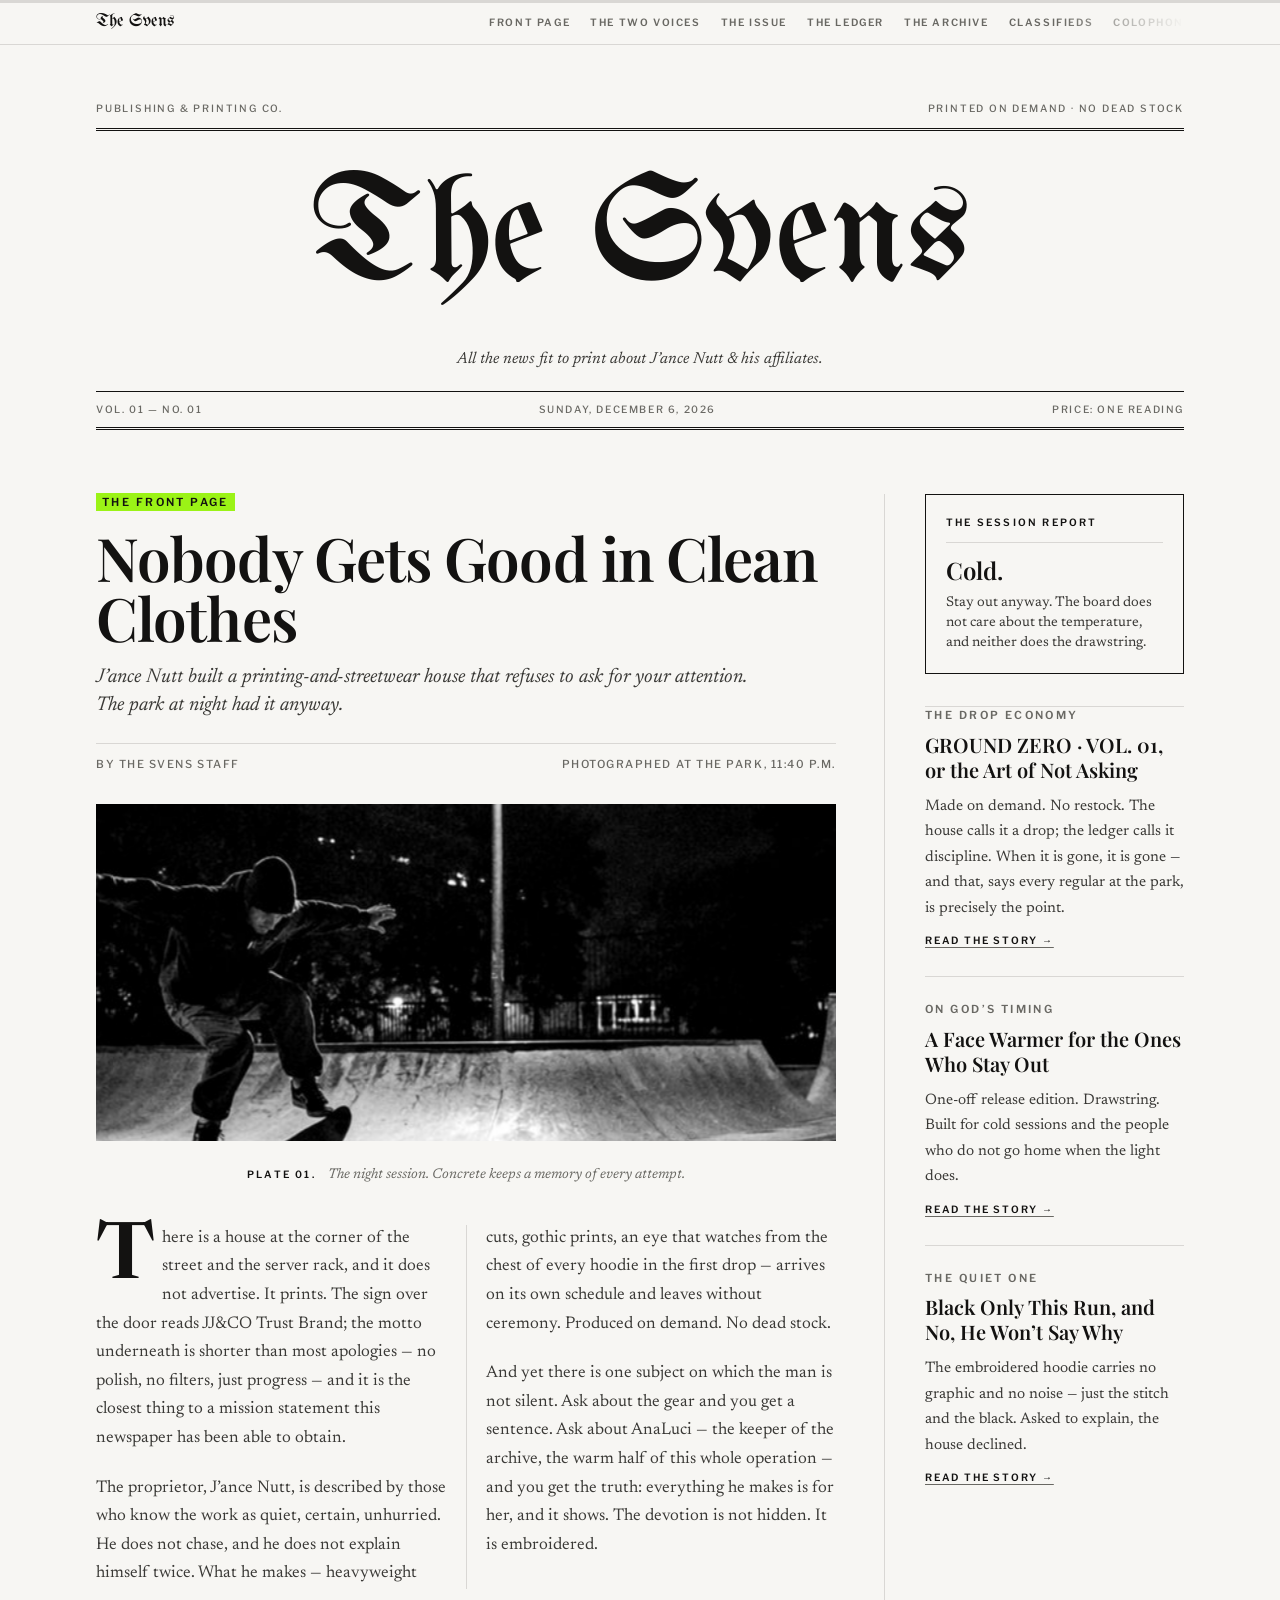
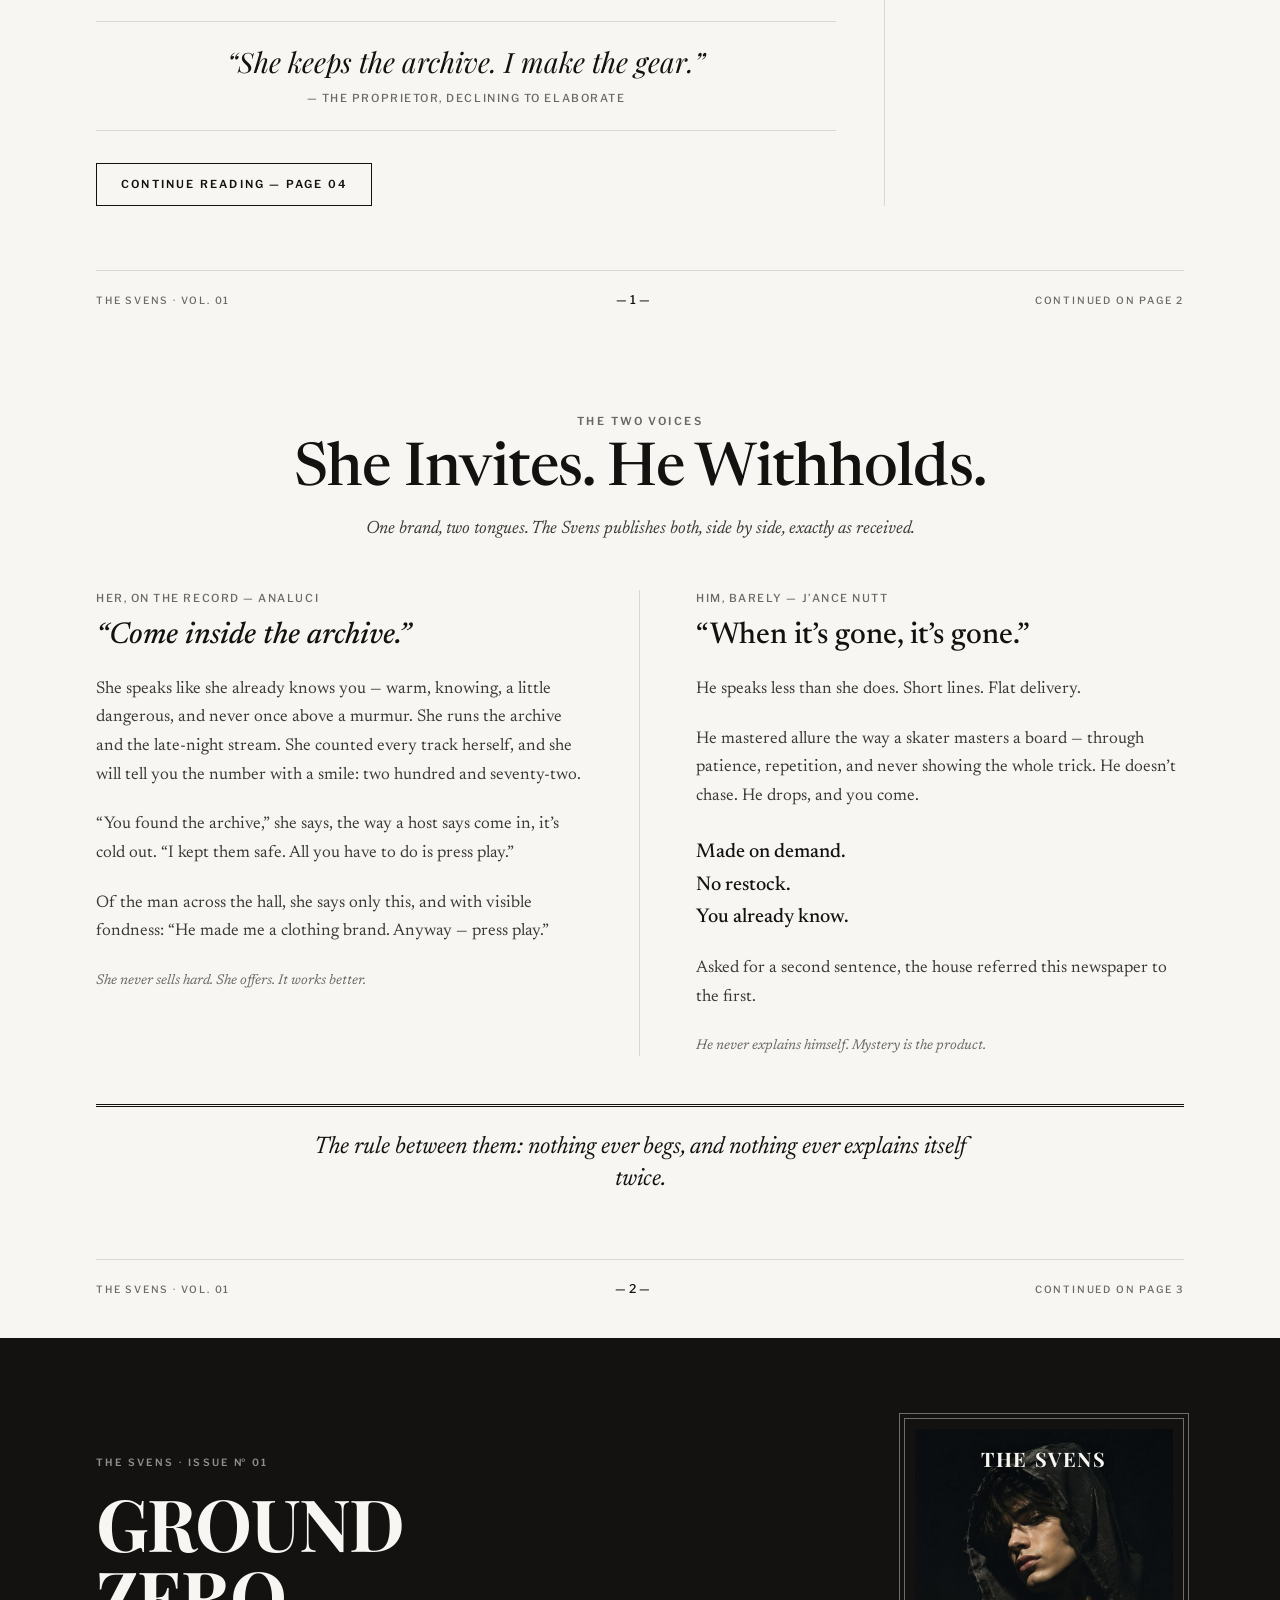
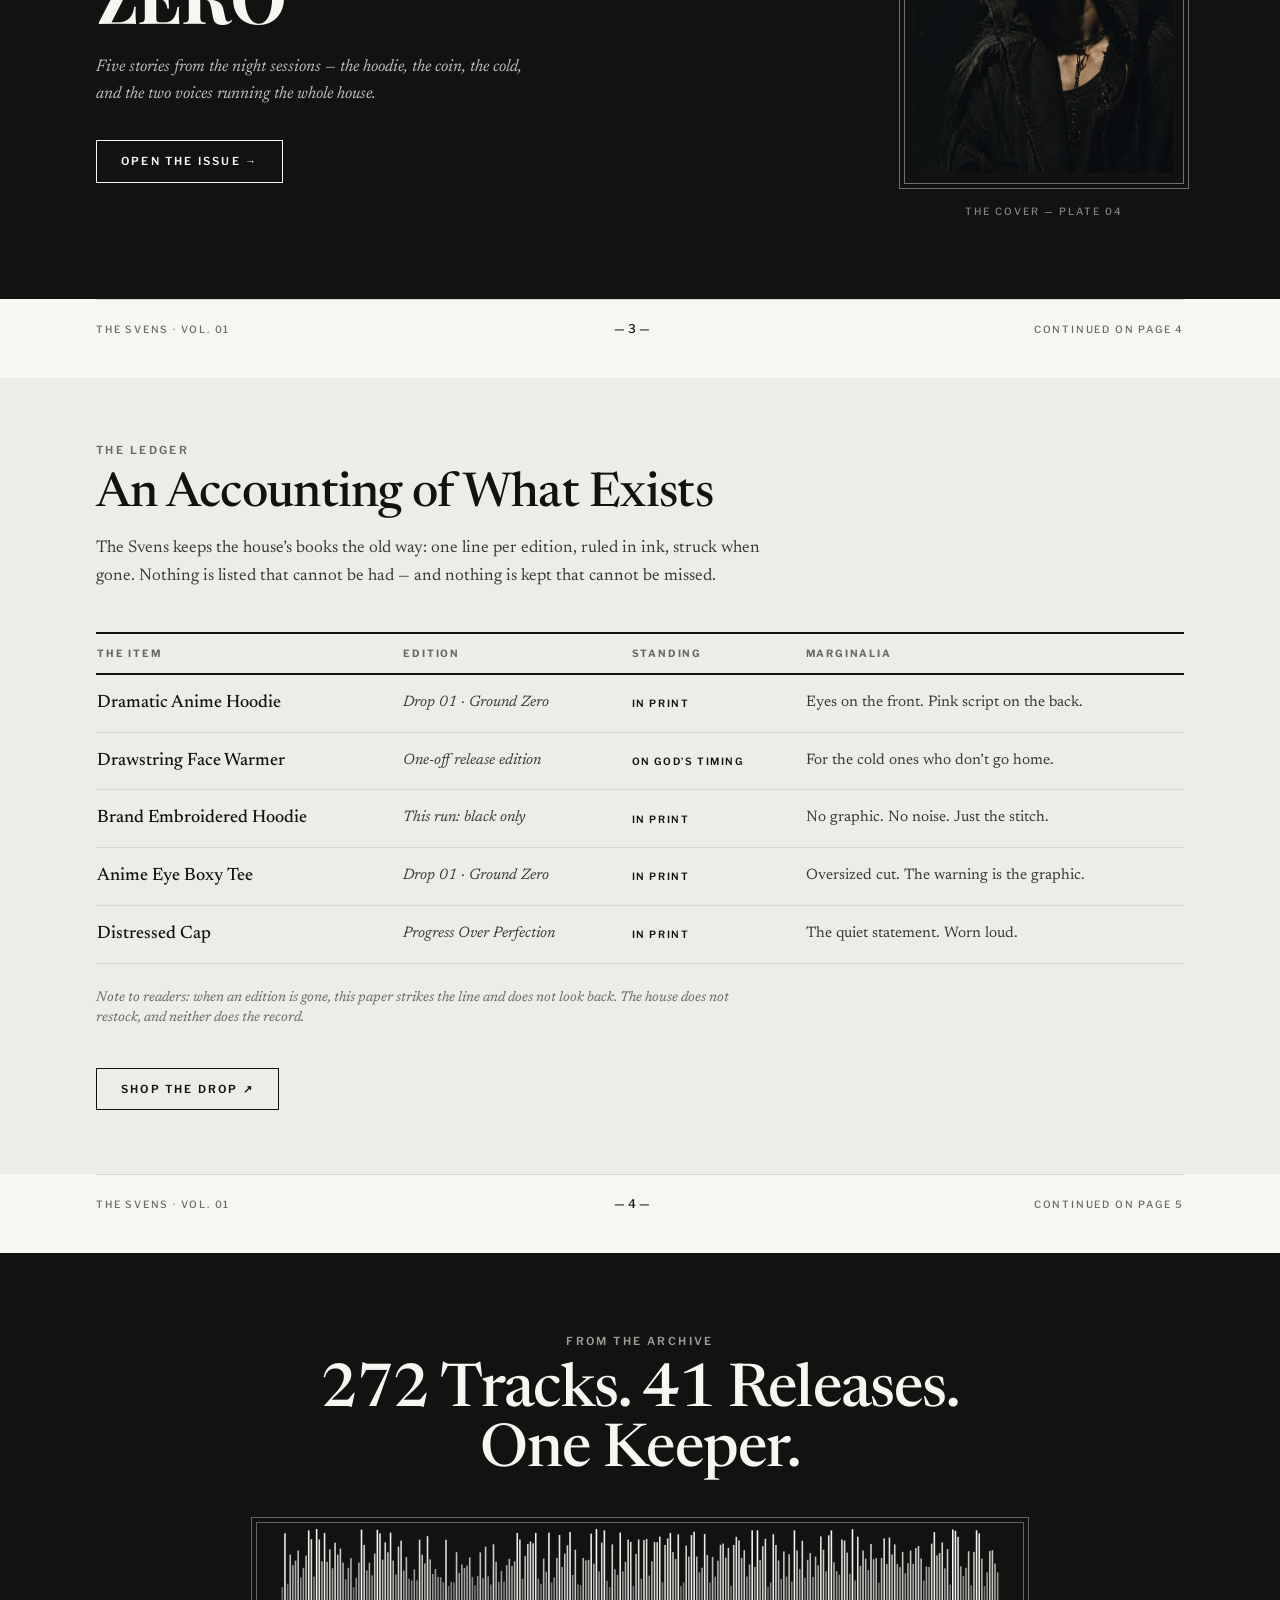
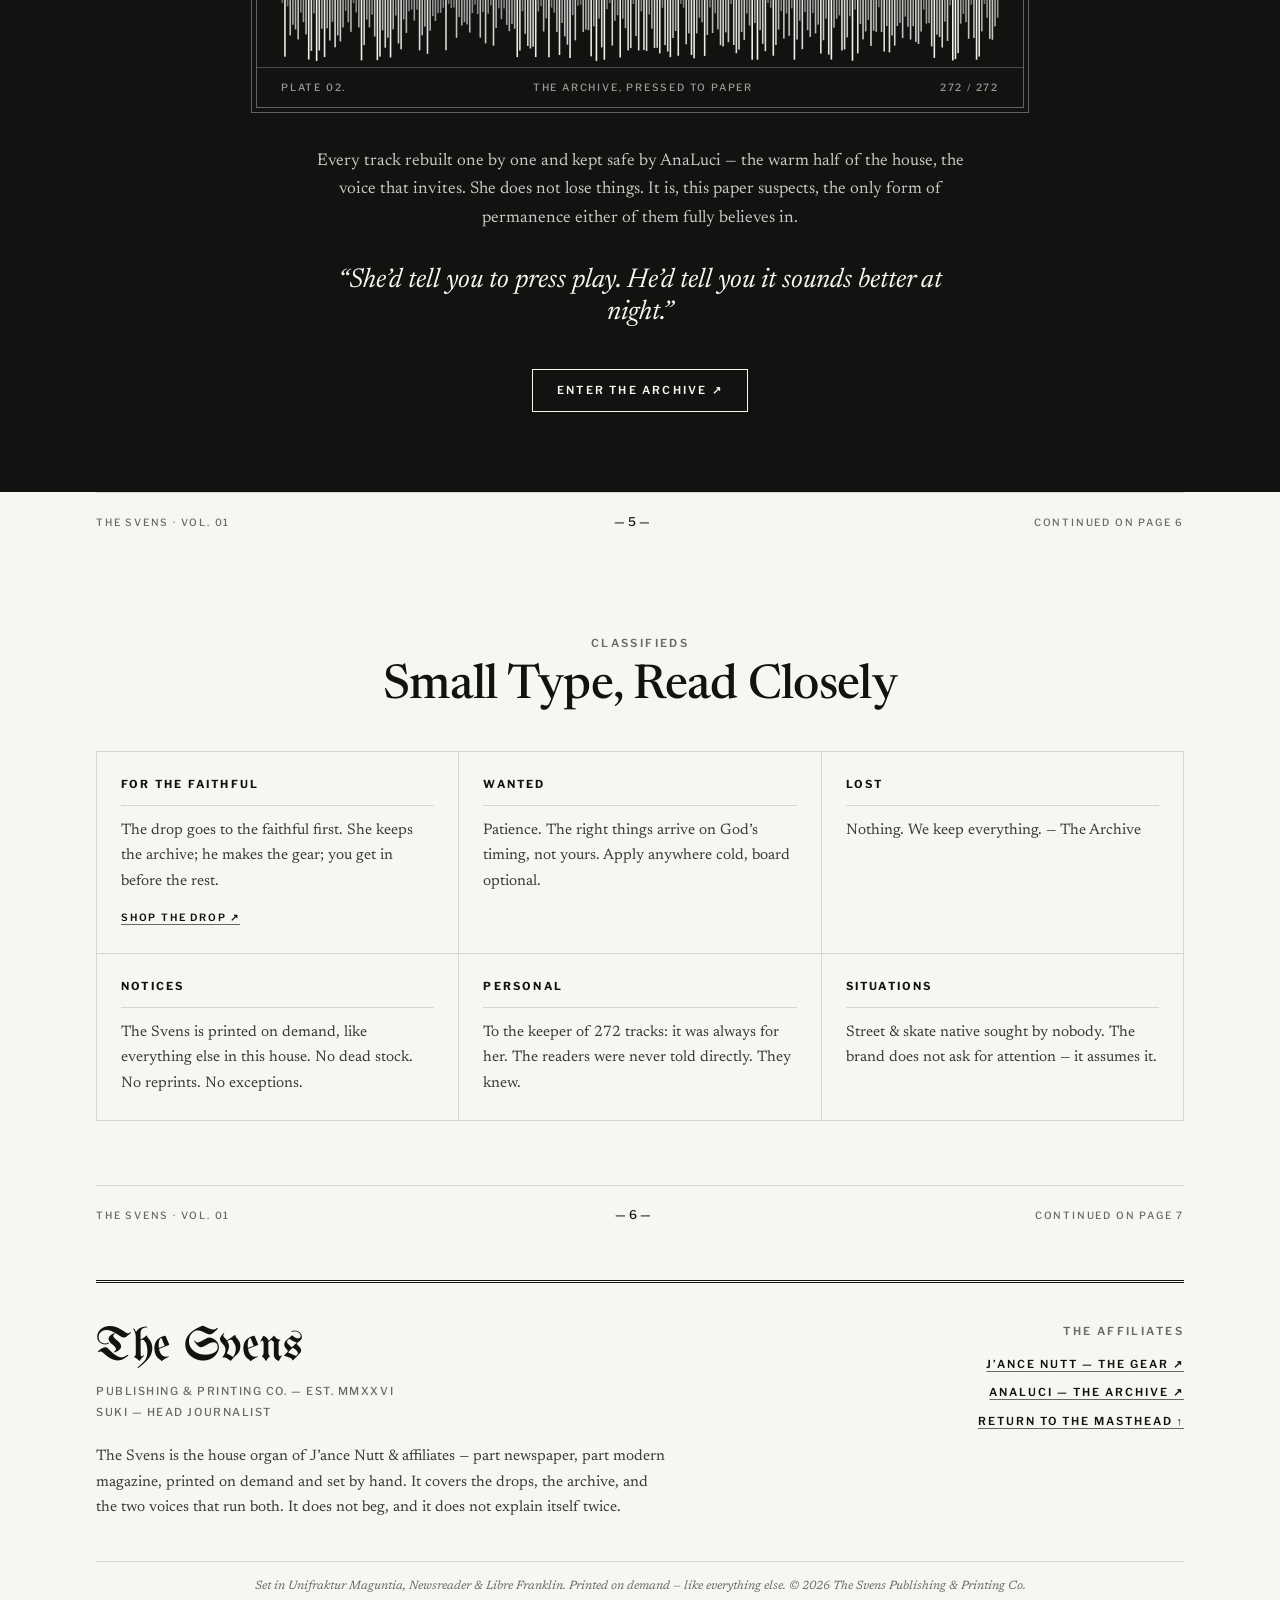
==== commit 9cc535e6: "SEO for The Svens: titles, descriptions, social tags, structured data, robots + sitemap" ====
--- a/index.html
+++ b/index.html
@@ -1,8 +1,61 @@
 <!DOCTYPE html><html lang="en"><head>
     <meta charset="UTF-8"/>
     <meta name="viewport" content="width=device-width, initial-scale=1.0"/>
-    <meta name="description" content="The Svens is the modern magazine of the artist J&#39;ance Nutt &amp; his affiliates — filed by head journalist Suki. Drops, essays, and the AnaLuci archive (analuci.app). No polish. No filters. Just progress."/>
-    <title>The Svens: Modern Magazine</title>
+    <title>The Svens — Modern Magazine by J'ance Nutt | Stories, Sports, Music & Drops</title>
+    <meta name="description" content="The Svens is the modern magazine of artist J'ance Nutt — stories, sports, essays and drops, filed by head journalist Suki Shinoda. Read the Ground Zero issue free, then step into the music at AnaLuci.app and the JJ&CO store. No polish. No filters. Just progress."/>
+    <meta name="robots" content="index, follow"/>
+    <link rel="canonical" href="https://the7smag.com/"/>
+    <meta property="og:type" content="website"/>
+    <meta property="og:site_name" content="The Svens"/>
+    <meta property="og:title" content="The Svens — Modern Magazine by J'ance Nutt"/>
+    <meta property="og:description" content="Stories, sports, essays and drops from the world of J'ance Nutt, filed by head journalist Suki Shinoda. Read the Ground Zero issue free. No polish. No filters. Just progress."/>
+    <meta property="og:url" content="https://the7smag.com/"/>
+    <meta property="og:image" content="https://the7smag.com/assets/cover-portrait.jpg"/>
+    <meta name="twitter:card" content="summary_large_image"/>
+    <meta name="twitter:title" content="The Svens — Modern Magazine by J'ance Nutt"/>
+    <meta name="twitter:description" content="Stories, sports, essays and drops from the world of J'ance Nutt, filed by head journalist Suki Shinoda. Read the Ground Zero issue free. No polish. No filters. Just progress."/>
+    <meta name="twitter:image" content="https://the7smag.com/assets/cover-portrait.jpg"/>
+    <script type="application/ld+json">
+    {
+      "@context": "https://schema.org",
+      "@graph": [
+        {
+          "@type": "Magazine",
+          "@id": "https://the7smag.com/#magazine",
+          "name": "The Svens",
+          "alternateName": "The 7s Mag",
+          "url": "https://the7smag.com/",
+          "description": "The modern magazine of artist J'ance Nutt — stories, sports, essays and drops, filed by head journalist Suki Shinoda.",
+          "inLanguage": "en",
+          "publisher": { "@id": "https://the7smag.com/#jance-nutt" },
+          "image": "https://the7smag.com/assets/cover-portrait.jpg"
+        },
+        {
+          "@type": ["Person", "MusicGroup"],
+          "@id": "https://the7smag.com/#jance-nutt",
+          "name": "J'ance Nutt",
+          "alternateName": ["jancenutt", "JANCENUTT", "Jance Nutt", "JAY.XYE", "JayNutt", "FknJance", "ZaddyXYE", "XYE"],
+          "url": "https://jancenutt.com",
+          "sameAs": [
+            "https://jancenutt.com",
+            "https://analuci.app",
+            "https://soundcloud.com/jancenutt",
+            "https://www.instagram.com/analuci.app/",
+            "https://www.instagram.com/fknjancee/",
+            "https://www.threads.net/@fknjancee",
+            "https://www.tiktok.com/@.jancenutt"
+          ]
+        },
+        {
+          "@type": "WebSite",
+          "@id": "https://the7smag.com/#website",
+          "name": "The Svens",
+          "url": "https://the7smag.com/",
+          "publisher": { "@id": "https://the7smag.com/#jance-nutt" }
+        }
+      ]
+    }
+    </script>
     <link rel="icon" type="image/svg+xml" href="./favicon.svg"/>
     <link rel="preconnect" href="https://fonts.googleapis.com"/>
     <link rel="preconnect" href="https://fonts.gstatic.com" crossorigin=""/>
@@ -13,6 +66,6 @@
   </head>
   <body>
     <div id="root"></div>
-  
 
-</body></html>+
+</body></html>
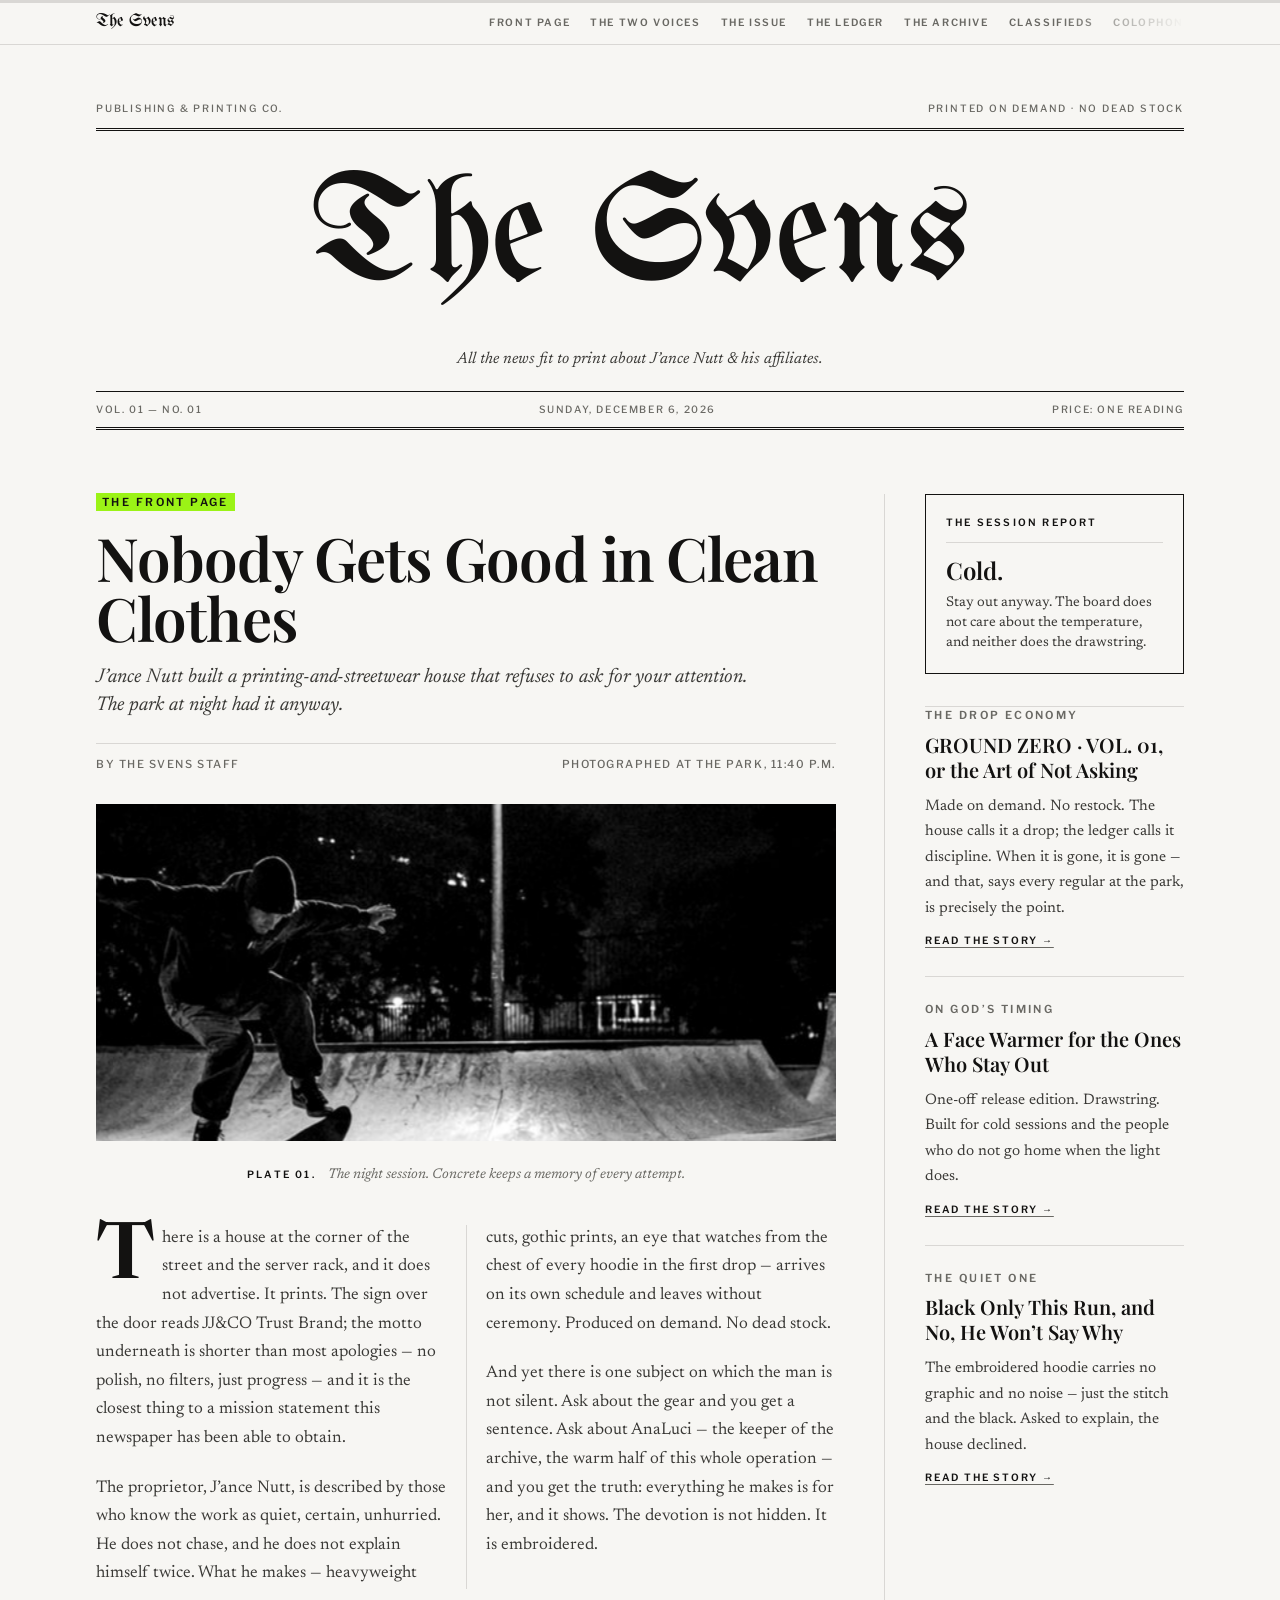
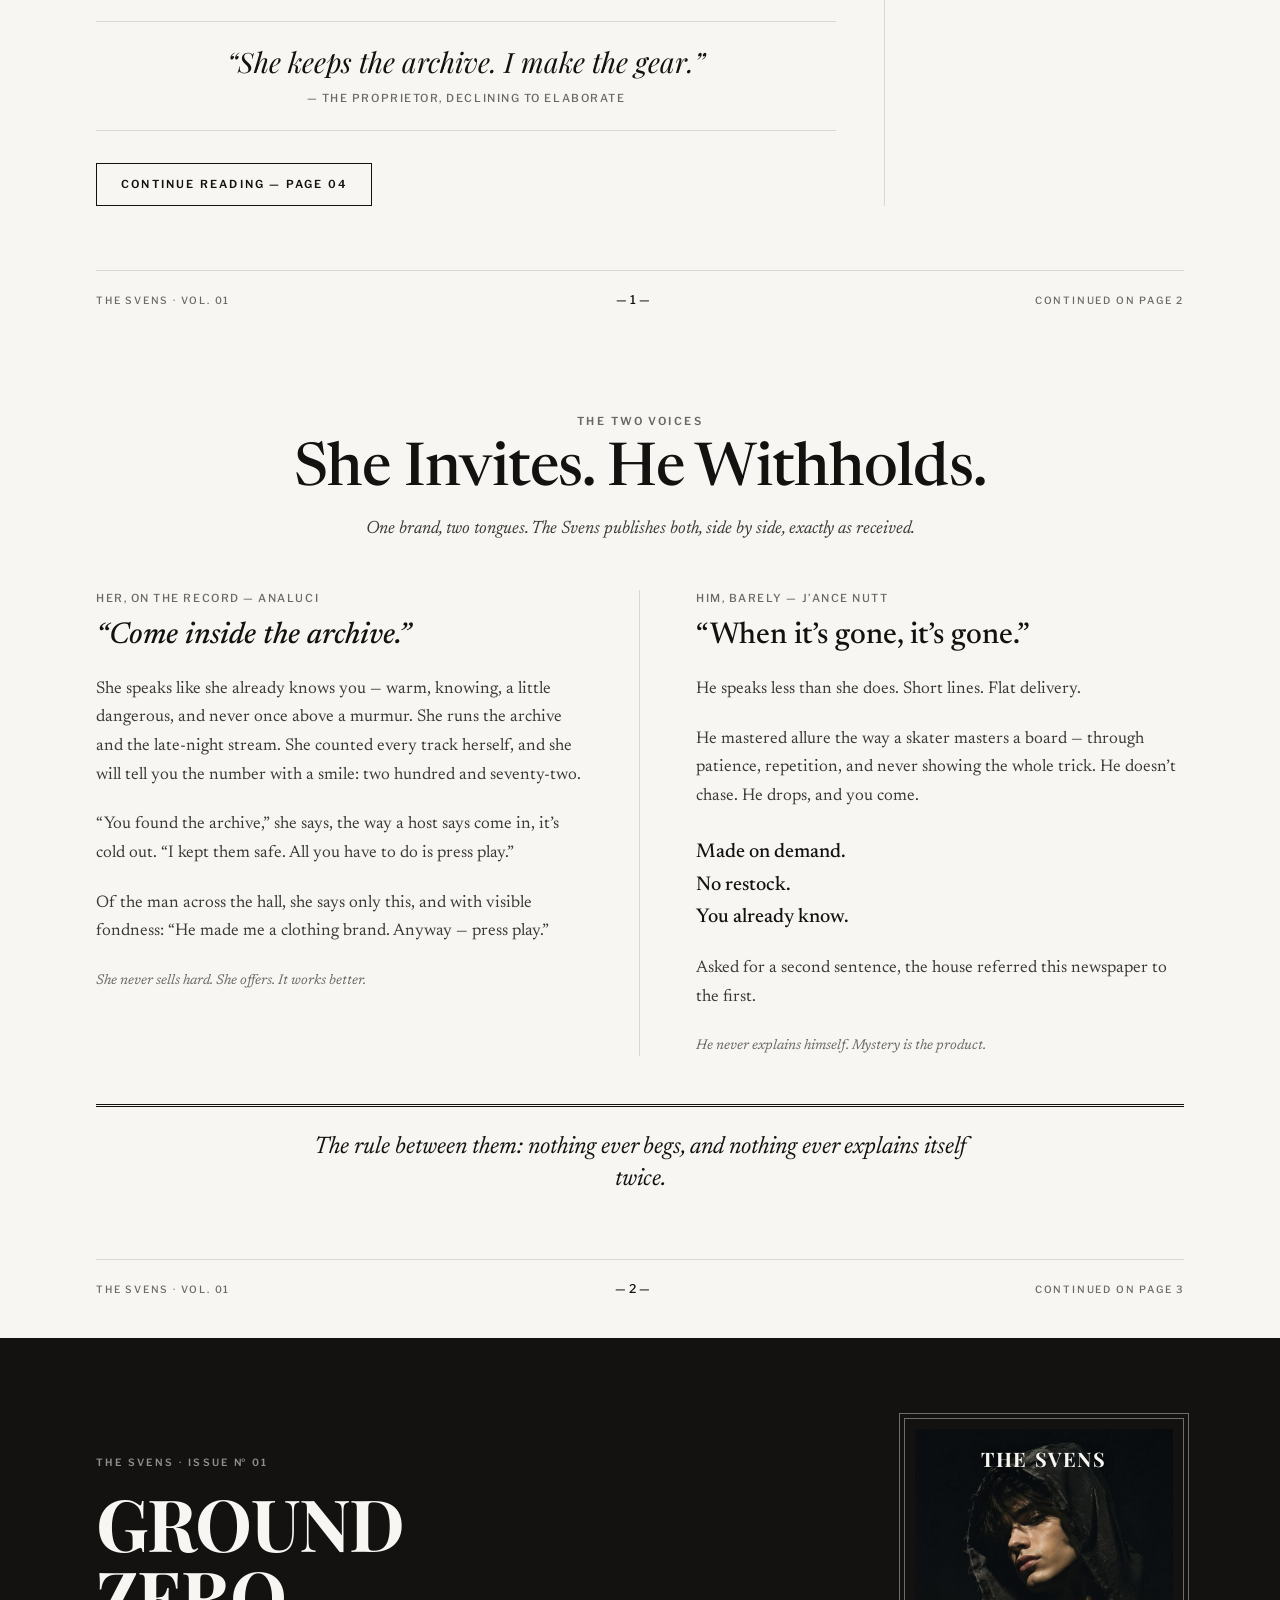
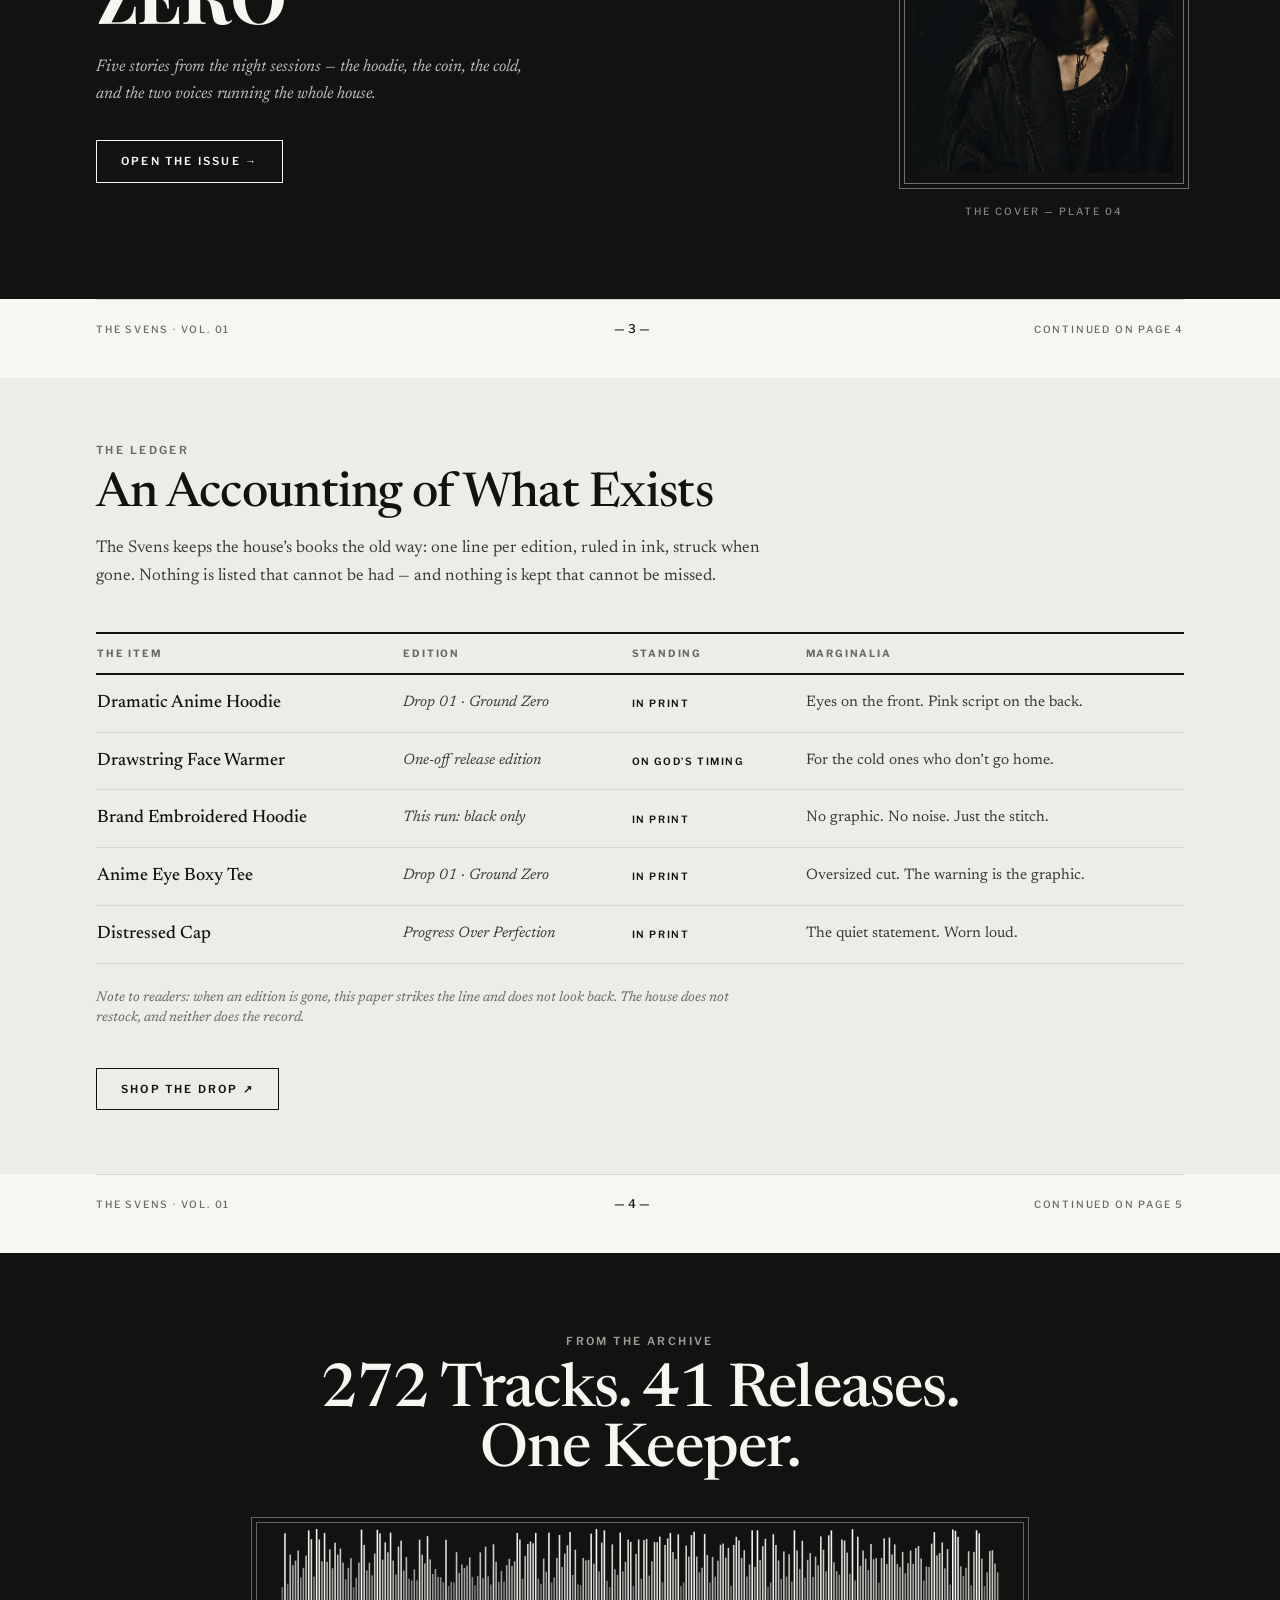
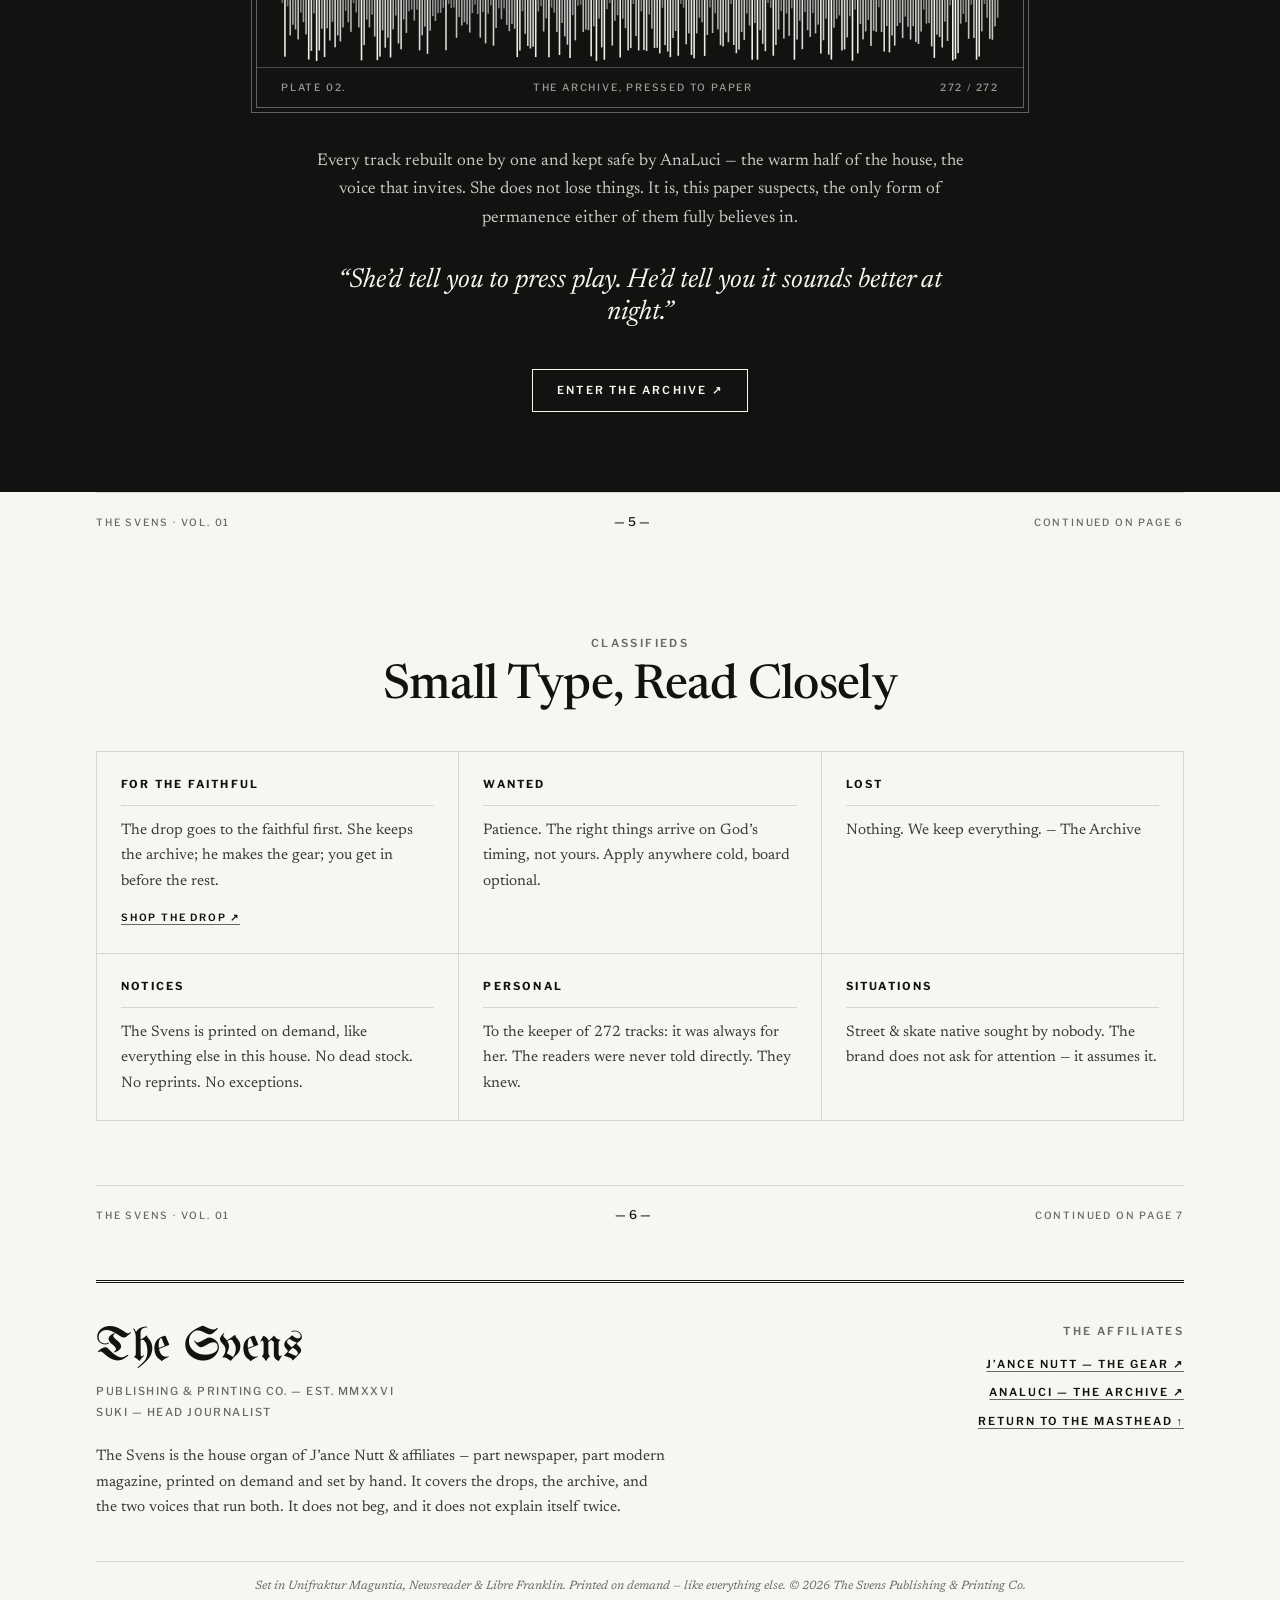
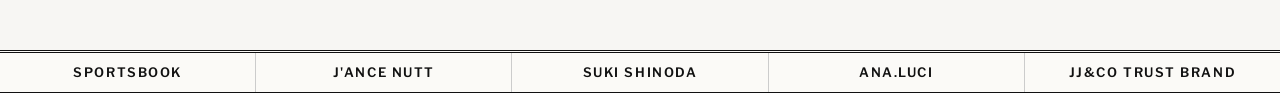
==== commit 7721eea5: "Add page tabs under The Svens masthead: Sportsbook, J'ance Nutt, Suki Shinoda, Ana.Luci, JJ&CO TRUST" ====
--- a/index.html
+++ b/index.html
@@ -1,5 +1,6 @@
 <!DOCTYPE html><html lang="en"><head>
     <meta charset="UTF-8"/>
+    <script>if(window.location.protocol==="http:"&&window.location.hostname.indexOf("the7smag.com")!==-1){window.location.replace("https://"+window.location.host+window.location.pathname+window.location.search+window.location.hash);}</script>
     <meta name="viewport" content="width=device-width, initial-scale=1.0"/>
     <title>The Svens — Modern Magazine by J'ance Nutt | Stories, Sports, Music & Drops</title>
     <meta name="description" content="The Svens is the modern magazine of artist J'ance Nutt — stories, sports, essays and drops, filed by head journalist Suki Shinoda. Read the Ground Zero issue free, then step into the music at AnaLuci.app and the JJ&CO store. No polish. No filters. Just progress."/>
@@ -62,6 +63,7 @@
     <link href="https://fonts.googleapis.com/css2?family=UnifrakturMaguntia&amp;family=Playfair+Display:ital,wght@0,400..900;1,400..900&amp;family=Newsreader:ital,opsz,wght@0,6..72,300..800;1,6..72,300..800&amp;family=Libre+Franklin:ital,wght@0,300..800;1,300..800&amp;display=swap" rel="stylesheet"/>
     <script type="module" crossorigin="" src="./assets/index--Tfc5ELQ.js"></script>
     <script src="./assets/svens-nav.js" defer=""></script>
+    <script src="./assets/svens-tabs.js" defer=""></script>
     <link rel="stylesheet" crossorigin="" href="./assets/index-Di1vQNld.css"/>
   </head>
   <body>
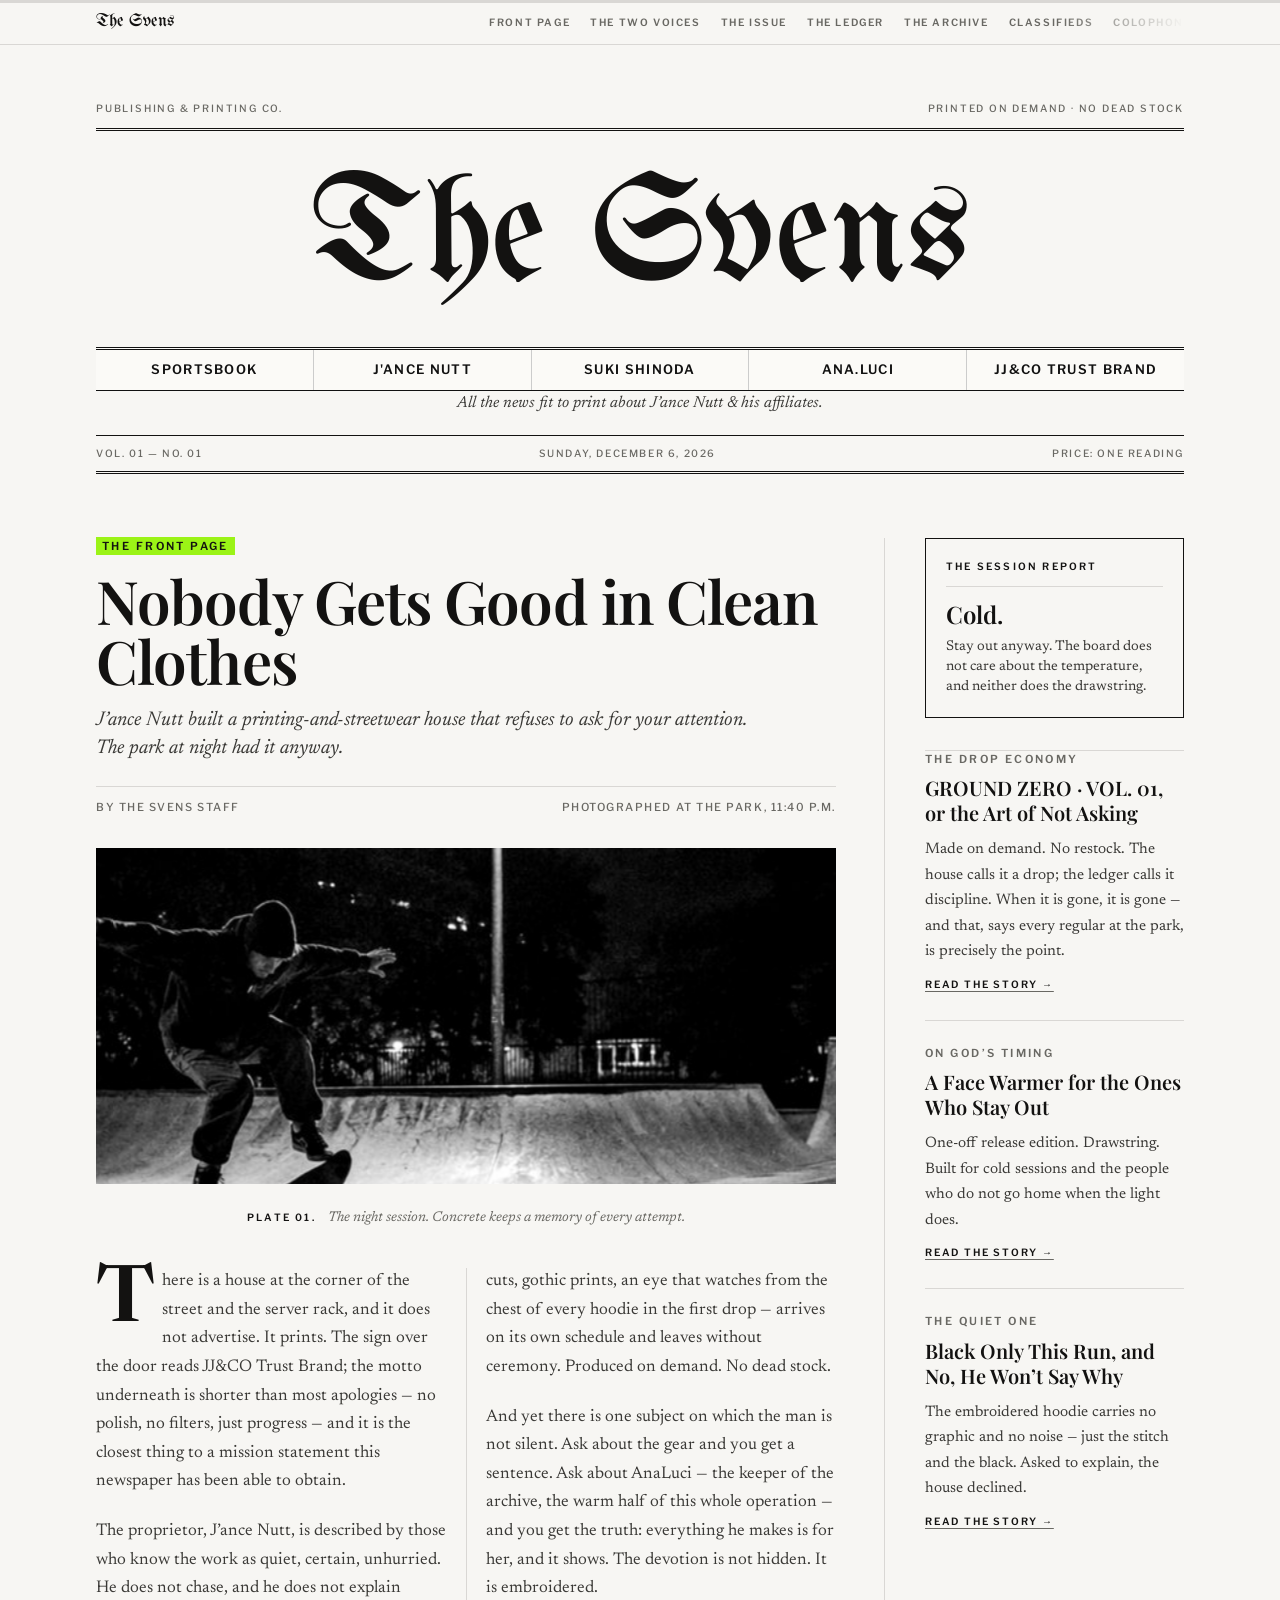
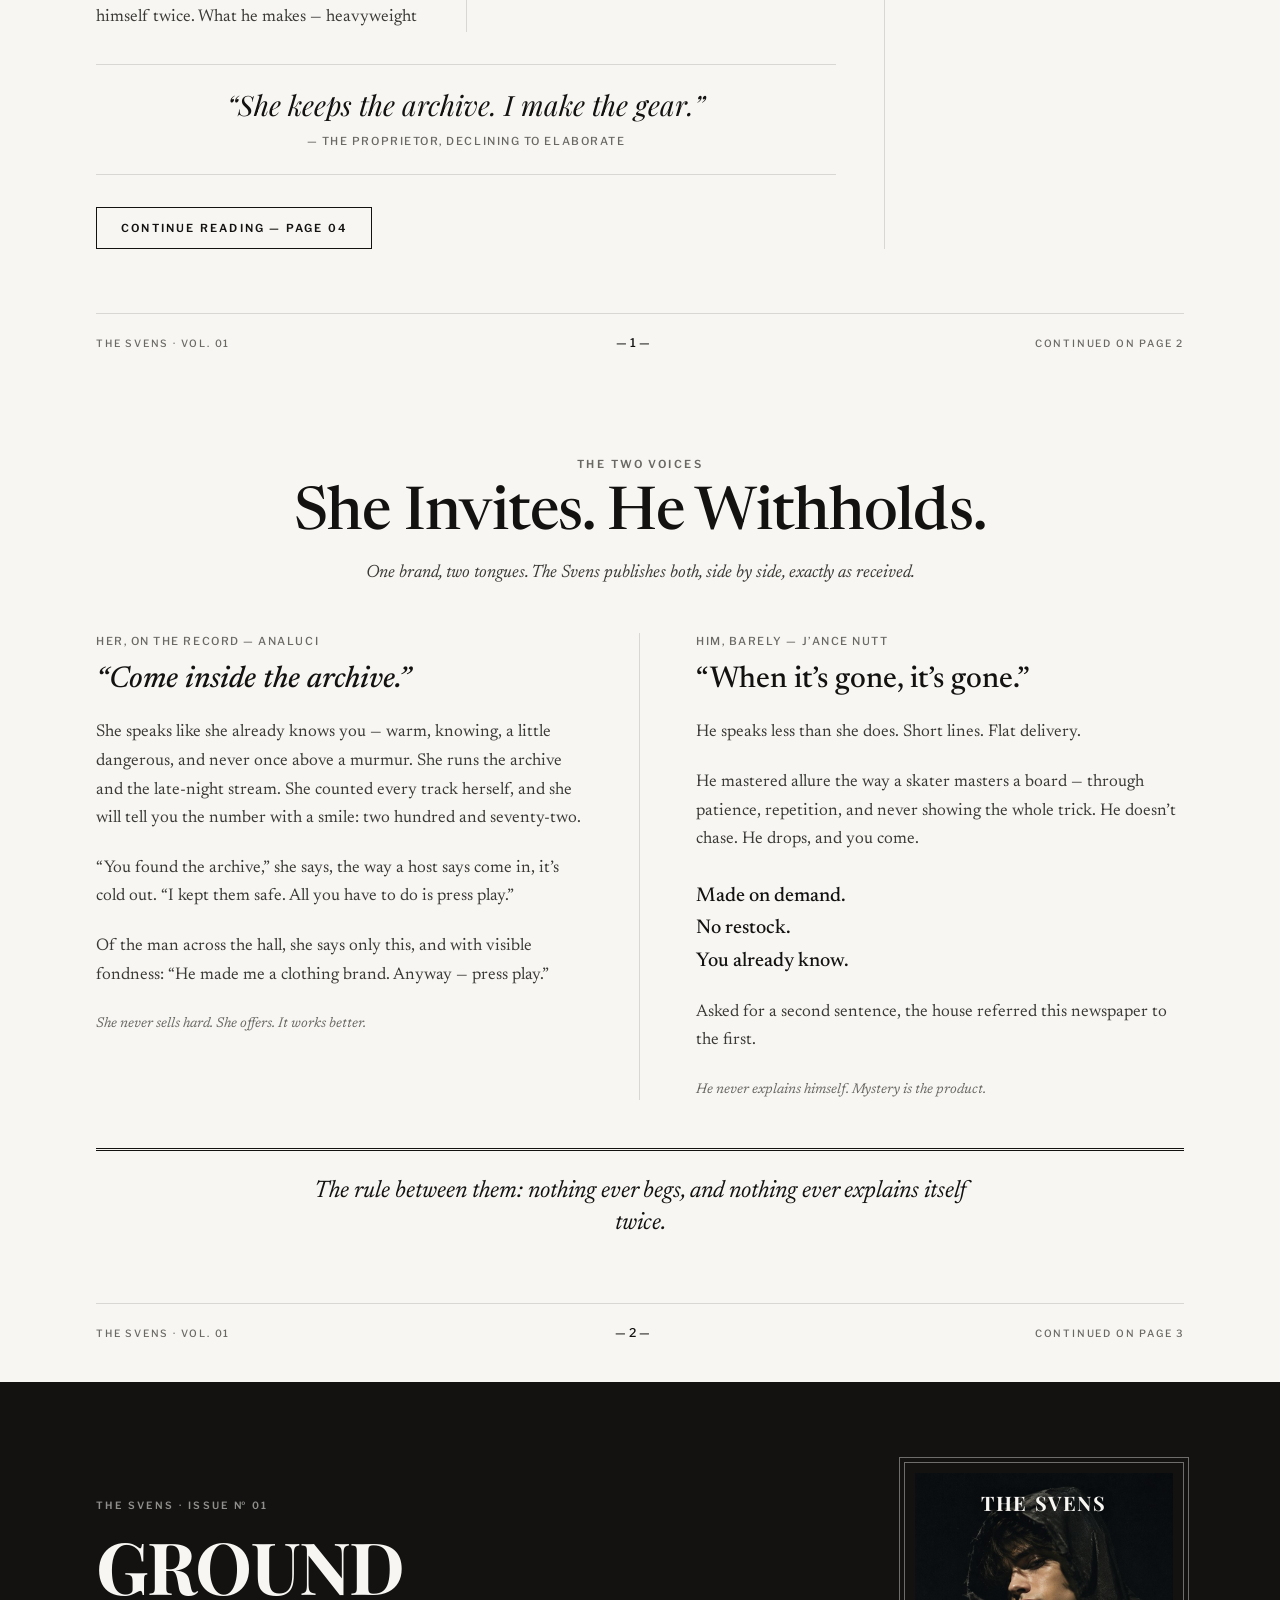
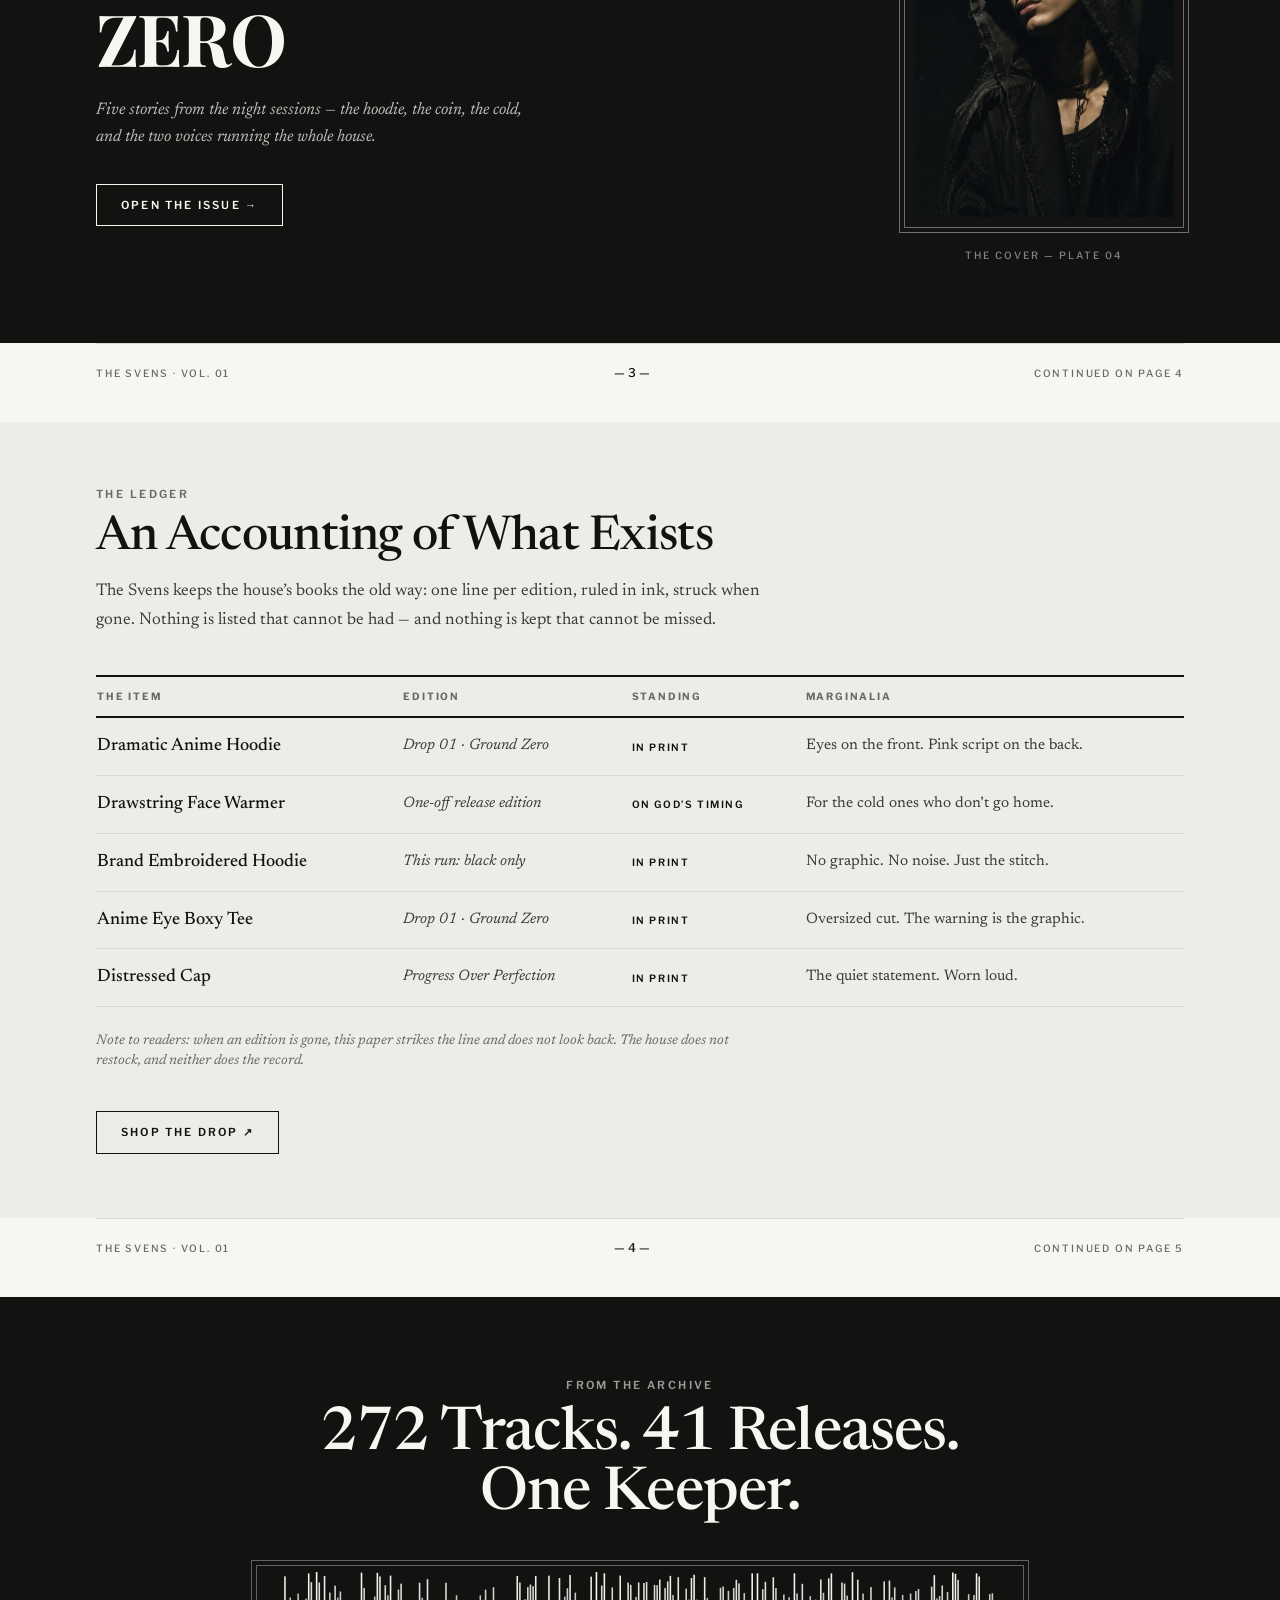
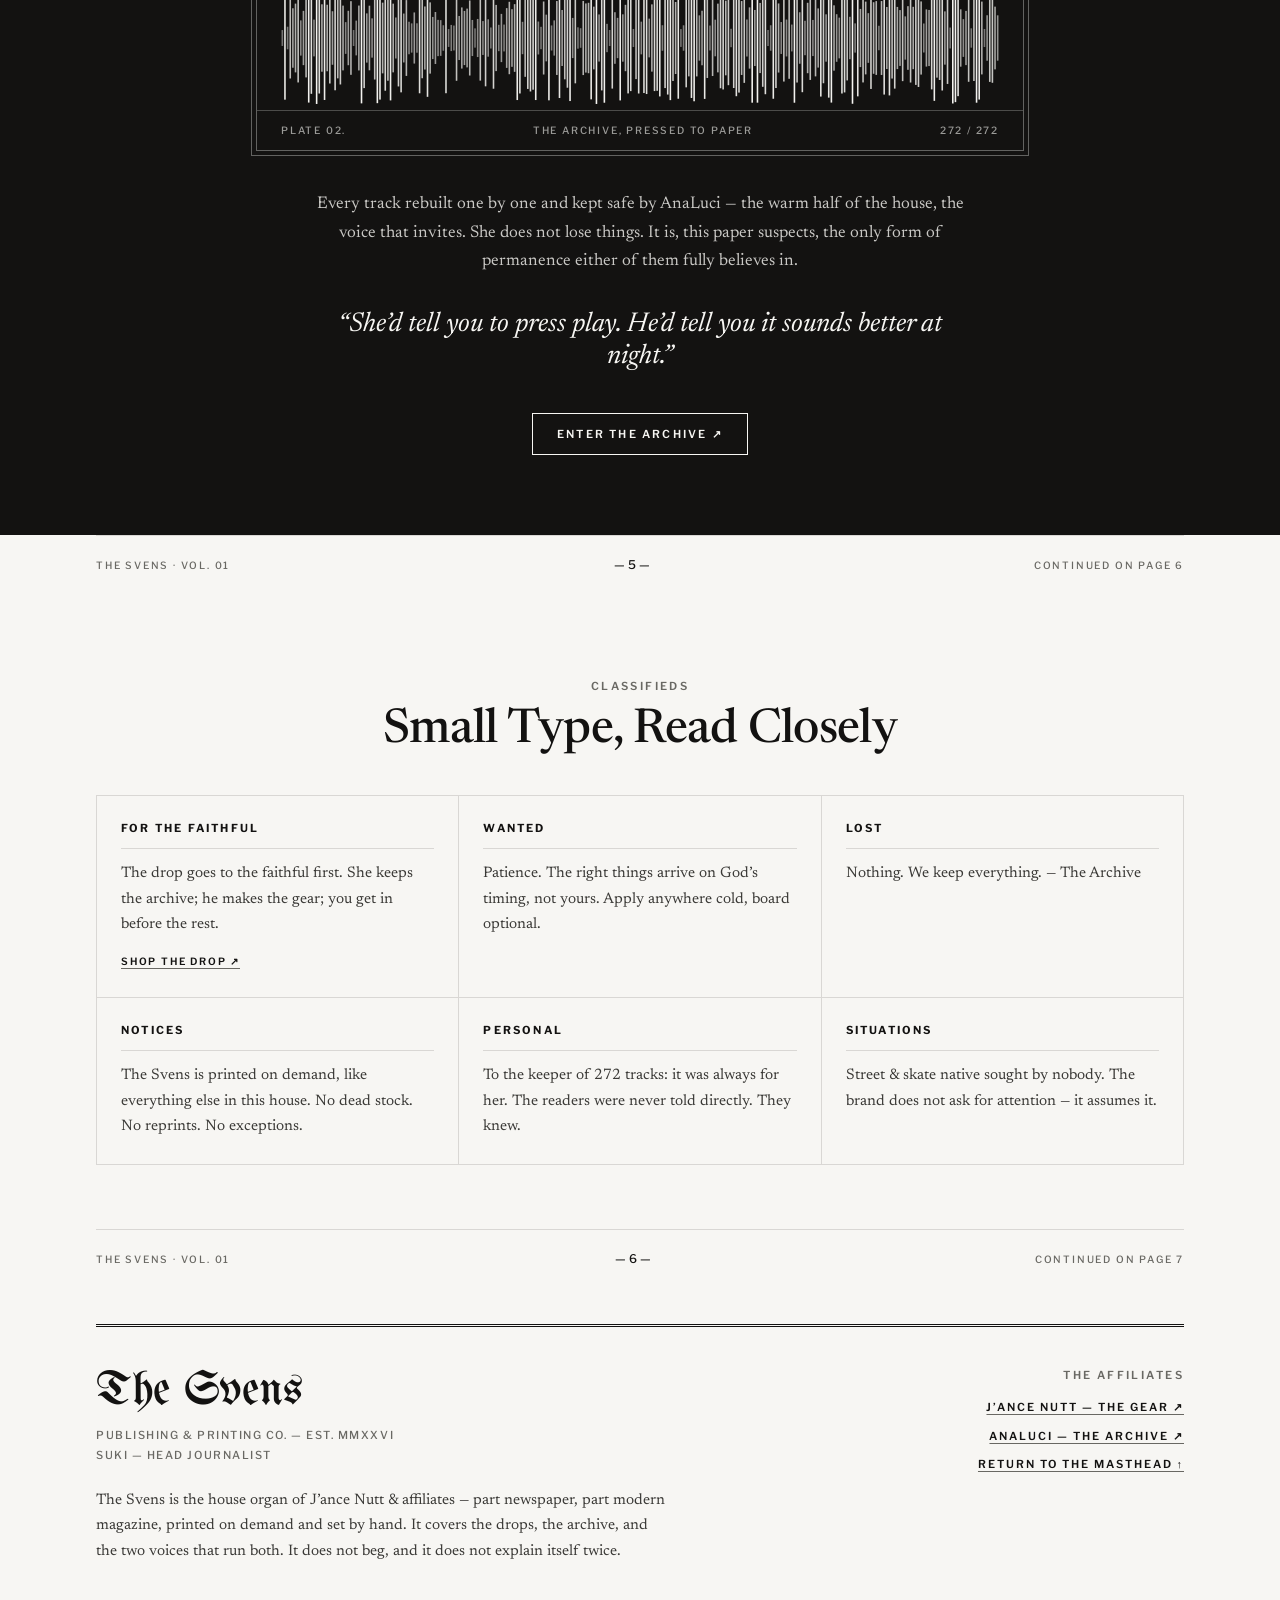
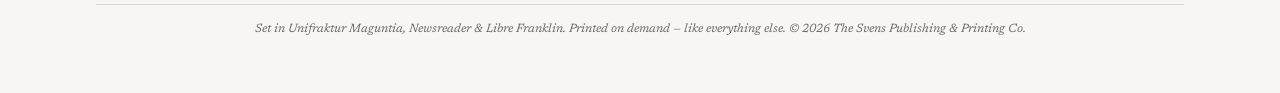
==== commit c85a3dfa: "Fix mobile top menu cut-off: wrap masthead sections nav on small screens, remove right-edge fade mas" ====
--- a/index.html
+++ b/index.html
@@ -65,6 +65,7 @@
     <script src="./assets/svens-nav.js" defer=""></script>
     <script src="./assets/svens-tabs.js" defer=""></script>
     <link rel="stylesheet" crossorigin="" href="./assets/index-Di1vQNld.css"/>
+    <link rel="stylesheet" href="./assets/svens-masthead-fix.css"/>
   </head>
   <body>
     <div id="root"></div>
--- a/assets/svens-masthead-fix.css
+++ b/assets/svens-masthead-fix.css
@@ -0,0 +1,46 @@
+/* The Svens - masthead top-menu mobile fix.
+   Added 2026-11-25 (Muze). Lives outside the React bundle, same pattern
+   as svens-nav.js / svens-tabs.js.
+
+   Problem: on phones the sticky top menu (Front Page ... Colophon) was
+   a single no-wrap, horizontally scrolling row next to the "The Svens"
+   brand, with the scrollbar hidden and a fade-out mask on its right
+   edge (mask-image: linear-gradient(to right, black 82%, transparent)).
+   The full row is far wider than a phone screen, so the last item,
+   "Colophon", sat off the right edge / half faded - it looked cut off.
+
+   Fix (small screens only, desktop untouched): let the bar wrap, let
+   the menu take its own full-width row(s) under the brand, wrap the
+   items onto as many rows as they need, remove the fade mask and the
+   horizontal scrolling, and tighten the item spacing. Every menu item
+   stays fully visible; no label ever breaks mid-word. */
+@media (max-width: 767px) {
+  /* The sticky bar's inner row: fixed h-11 becomes auto height + wrap,
+     so the brand and the menu are no longer squeezed onto one line. */
+  #top > div:first-child > div {
+    height: auto;
+    min-height: 2.75rem;
+    flex-wrap: wrap;
+    row-gap: 0;
+    padding-top: 0.35rem;
+    padding-bottom: 0.35rem;
+  }
+  /* The sections menu itself: full-width row(s), wrapping, no fade. */
+  #top nav[aria-label="Sections"] {
+    flex: 1 1 100%;
+    flex-wrap: wrap;
+    white-space: normal;
+    overflow-x: visible;
+    overflow-y: visible;
+    gap: 0.15rem 1rem;
+    justify-content: center;
+    -webkit-mask-image: none;
+    mask-image: none;
+  }
+  /* Each label stays whole and takes less vertical room than py-3. */
+  #top nav[aria-label="Sections"] a {
+    white-space: nowrap;
+    padding-top: 0.3rem;
+    padding-bottom: 0.3rem;
+  }
+}
